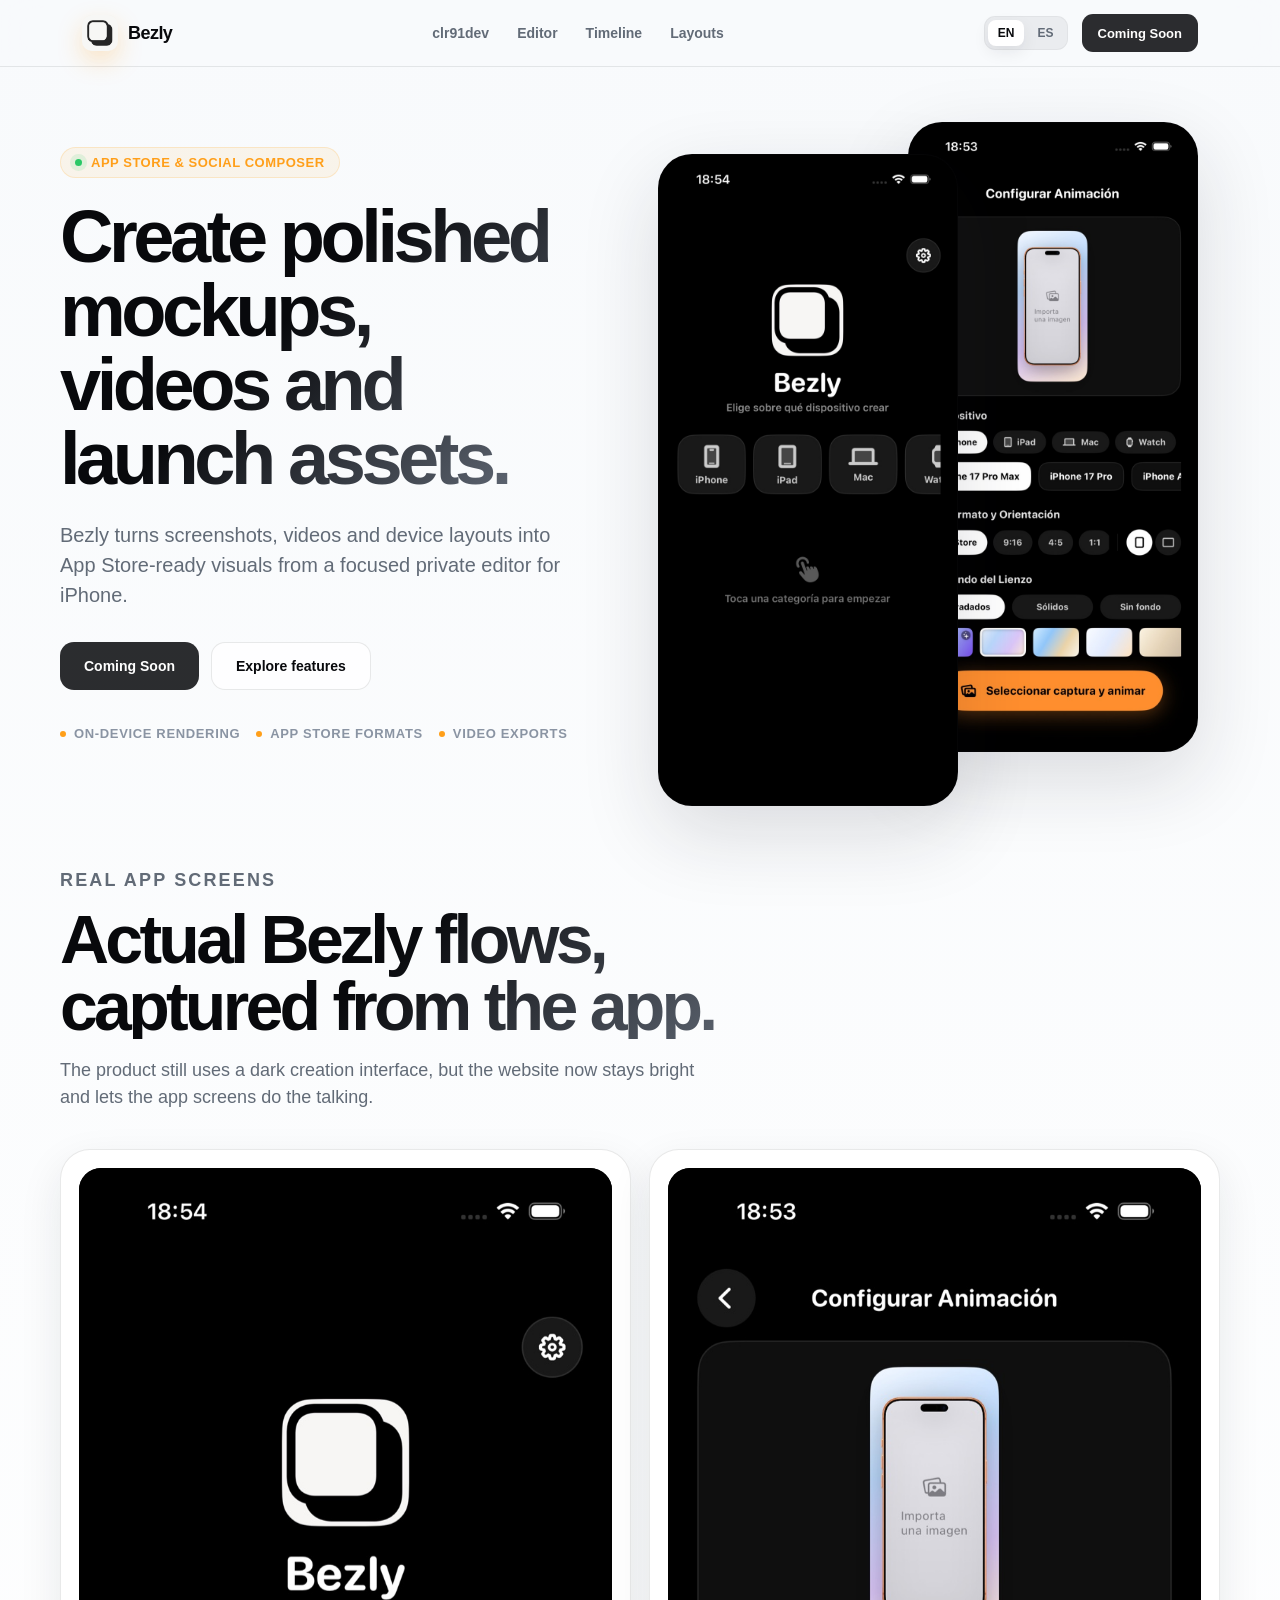
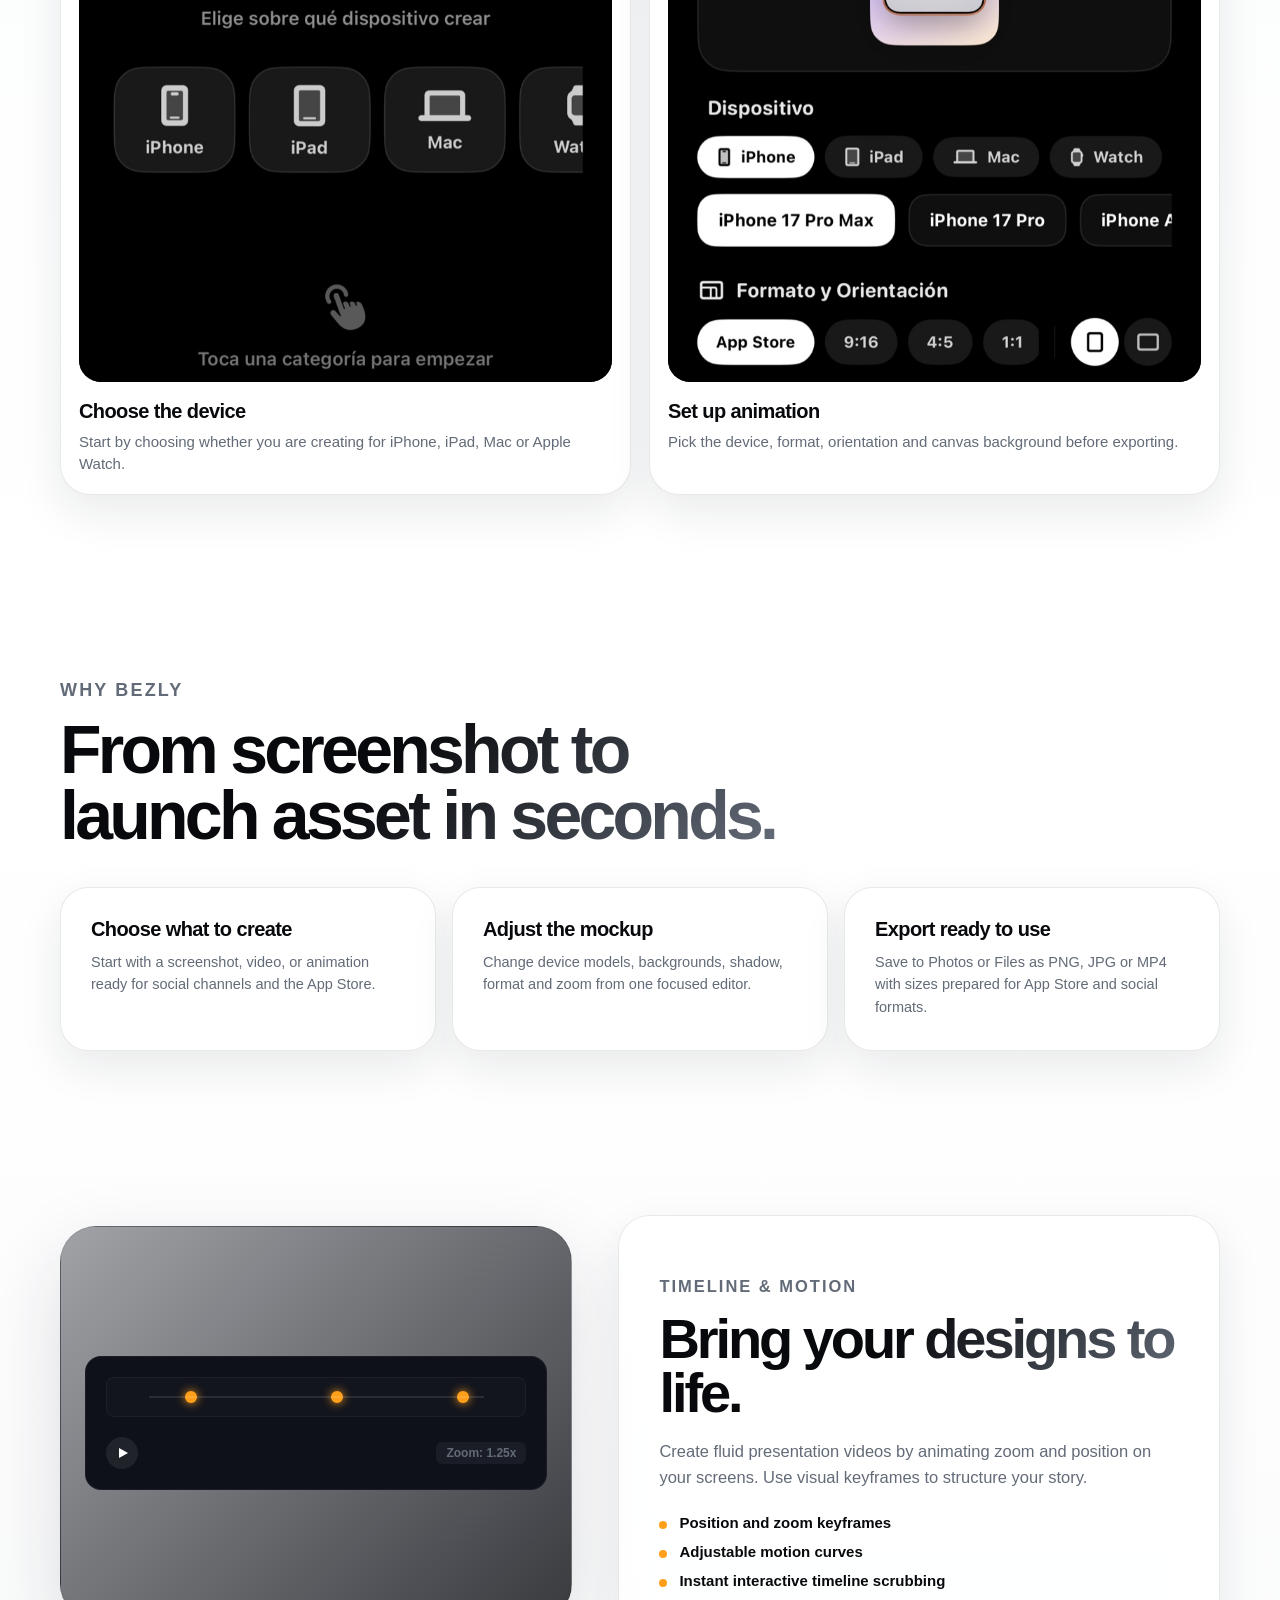
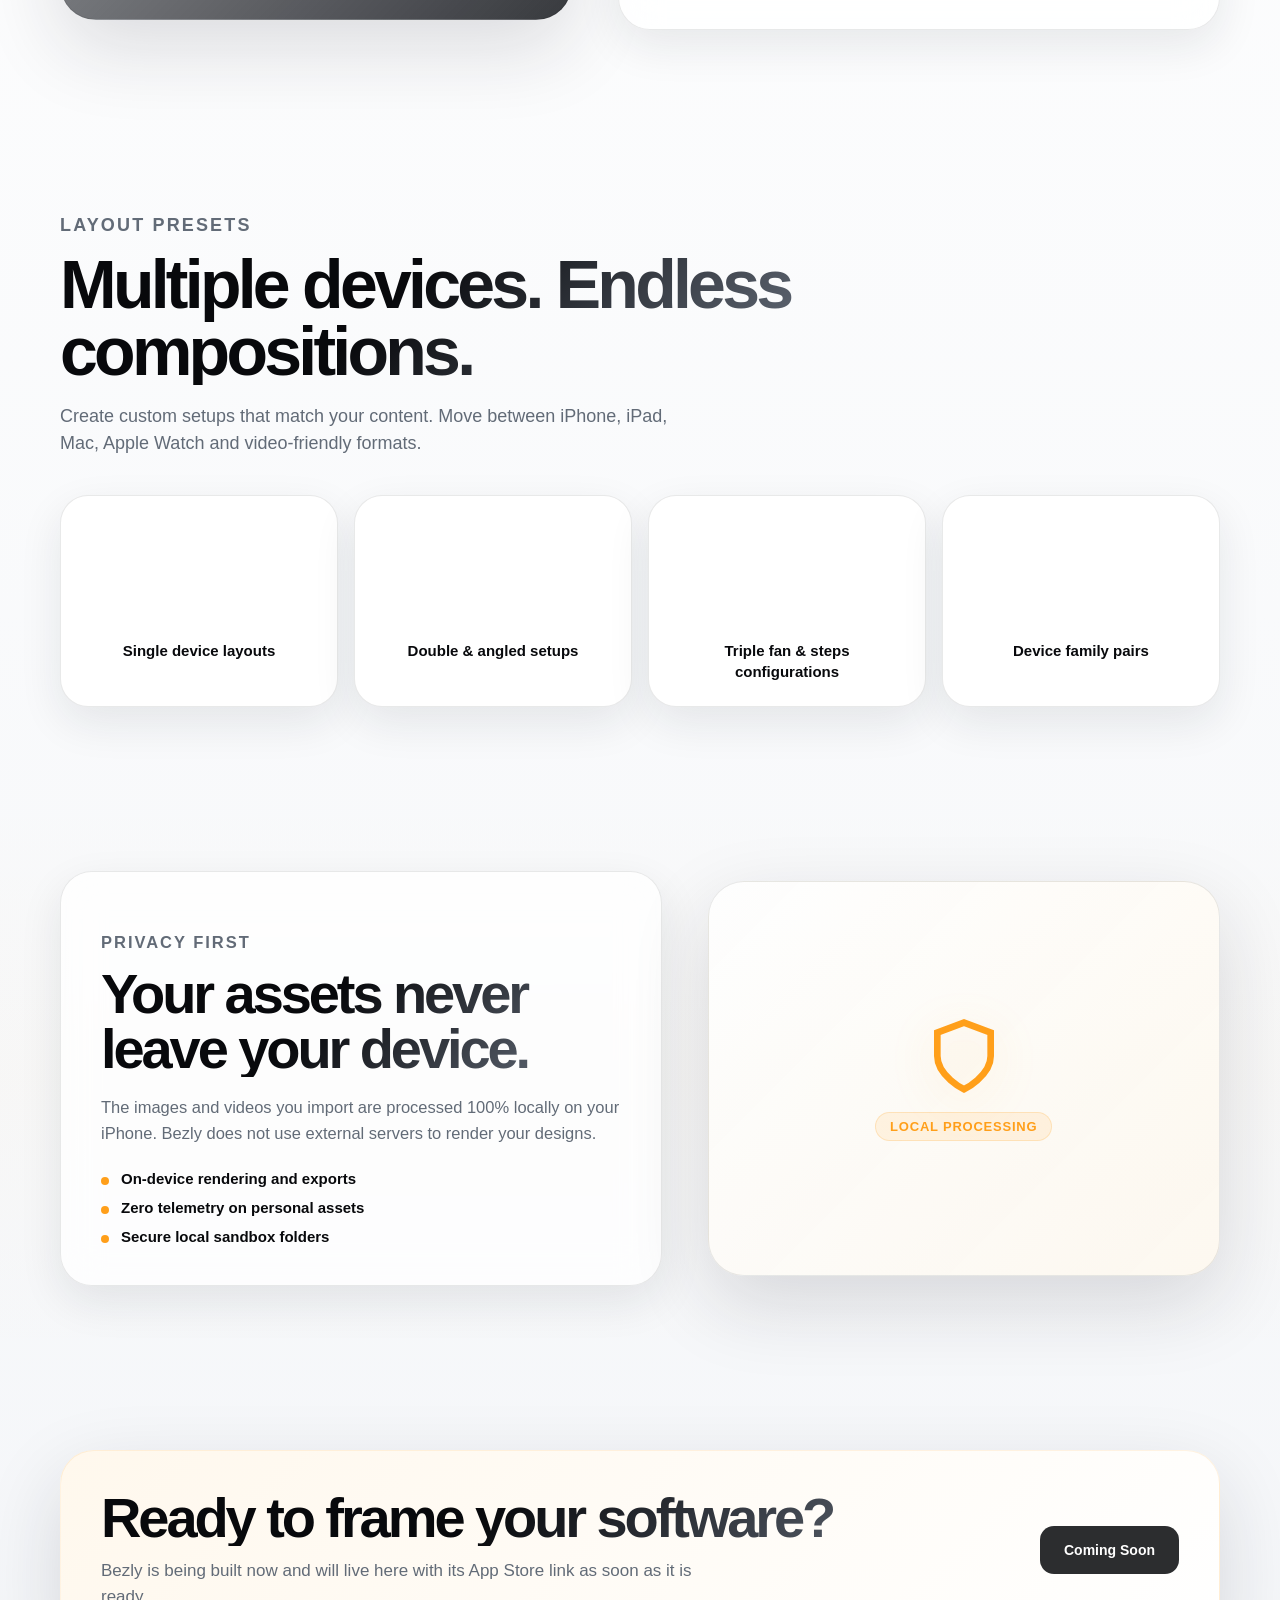
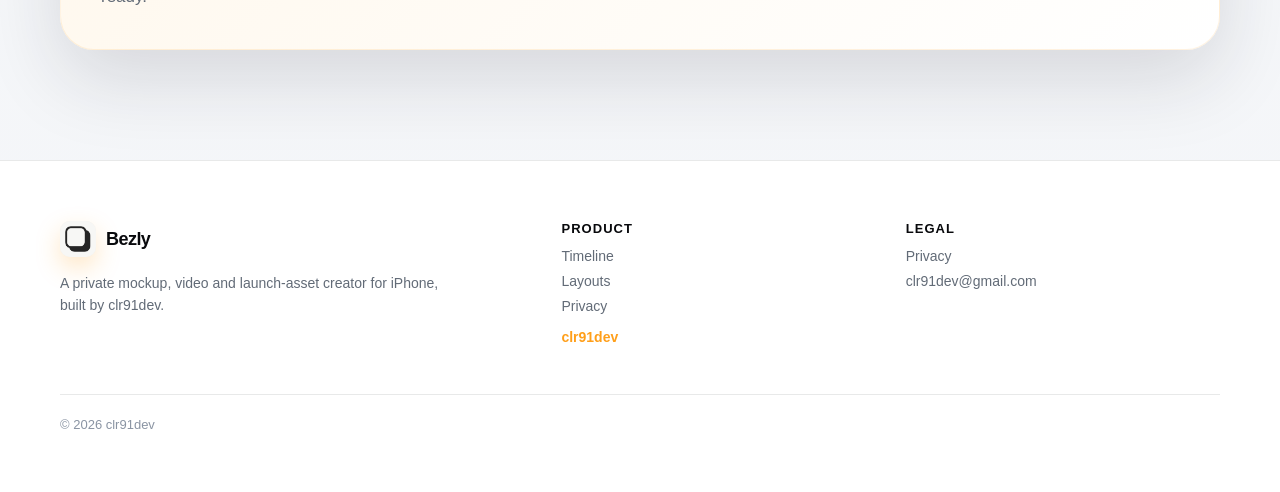
==== bezly/index.html @ 561a208e "Add Bezly landing page Commit directly to the main branch" ====
<!DOCTYPE html>
<html lang="en">
<head>
    <meta charset="UTF-8">
    <meta name="viewport" content="width=device-width, initial-scale=1.0">
    <title>Bezly — Mockup & Animation Creator for iOS</title>
    <meta name="description" content="Create stunning App Store screenshots, device-frame videos, and timeline animations ready for social channels from one private iPhone app.">
    <meta name="theme-color" content="#F7F8FA">

    <!-- Open Graph -->
    <meta property="og:title" content="Bezly — Mockup & Animation Creator for iOS">
    <meta property="og:description" content="Create stunning App Store screenshots, device-frame videos, and timeline animations ready for social channels from one private iPhone app.">
    <meta property="og:type" content="website">
    <meta property="og:url" content="https://samuelclr91-del.github.io/Trackle/bezly/">
    <meta property="og:image" content="https://samuelclr91-del.github.io/Trackle/assets/bezly-logo.png">

    <!-- Favicon -->
    <link rel="icon" href="../assets/bezly-logo.png">

    <link rel="stylesheet" href="./index.css">
</head>
<body>
    <div class="page">
        <header class="nav">
            <div class="nav-inner">
                <a href="../" class="brand" aria-label="clr91dev">
                    <div class="brand-logo-container">
                        <img src="../assets/bezly-logo.png" alt="">
                    </div>
                    <span>Bezly</span>
                </a>
                <div class="nav-links" aria-label="Primary navigation">
                    <a href="../" data-i18n="nav.home">clr91dev</a>
                    <a href="#features" data-i18n="nav.editor">Editor</a>
                    <a href="#timeline" data-i18n="nav.timeline">Timeline</a>
                    <a href="#layouts" data-i18n="nav.layouts">Layouts</a>
                </div>
                <div class="nav-right">
                    <div class="lang" aria-label="Language Selector">
                        <button class="active" data-lang="en">EN</button>
                        <button data-lang="es">ES</button>
                    </div>
                    <button class="app-button" disabled data-i18n="nav.download">Coming Soon</button>
                </div>
            </div>
        </header>

        <main>
            <section class="hero">
                <div class="hero-inner">
                    <div class="hero-copy">
                        <div class="eyebrow" data-i18n="hero.eyebrow">App Store & social composer</div>
                        <h1 data-i18n="hero.title">Create polished mockups, videos and launch assets.</h1>
                        <p data-i18n="hero.text">Bezly turns screenshots, videos and device layouts into App Store-ready visuals from a focused private editor for iPhone.</p>
                        <div class="hero-actions">
                            <button class="app-button-hero" disabled data-i18n="hero.primary">Coming Soon</button>
                            <a class="secondary-button" href="#features" data-i18n="hero.secondary">Explore features</a>
                        </div>
                        <div class="trust-row">
                            <span data-i18n="hero.trust1">On-device rendering</span>
                            <span data-i18n="hero.trust2">App Store formats</span>
                            <span data-i18n="hero.trust3">Video exports</span>
                        </div>
                    </div>

                    <div class="hero-visual-wrapper" aria-label="Bezly app screenshots">
                        <figure class="phone-shot phone-shot-main">
                            <img src="./assets/bezly-device-start.jpg" alt="Bezly device selection screen" fetchpriority="high">
                        </figure>
                        <figure class="phone-shot phone-shot-side">
                            <img src="./assets/bezly-animation-setup.jpg" alt="Bezly animation setup screen" loading="lazy">
                        </figure>
                    </div>
                </div>
            </section>

            <section id="screens" class="screens-section">
                <div class="section-inner">
                    <div class="section-head">
                        <p class="kicker" data-i18n="screens.kicker">Real app screens</p>
                        <h2 data-i18n="screens.title">Actual Bezly flows, captured from the app.</h2>
                        <p data-i18n="screens.text">The product still uses a dark creation interface, but the website now stays bright and lets the app screens do the talking.</p>
                    </div>
                    <div class="screen-gallery">
                        <article class="screen-card">
                            <img src="./assets/bezly-device-start.jpg" alt="Bezly start screen with device categories" loading="lazy">
                            <strong data-i18n="screens.one.title">Choose the device</strong>
                            <p data-i18n="screens.one.text">Start by choosing whether you are creating for iPhone, iPad, Mac or Apple Watch.</p>
                        </article>
                        <article class="screen-card">
                            <img src="./assets/bezly-animation-setup.jpg" alt="Bezly animation setup with device, format and background controls" loading="lazy">
                            <strong data-i18n="screens.two.title">Set up animation</strong>
                            <p data-i18n="screens.two.text">Pick the device, format, orientation and canvas background before exporting.</p>
                        </article>
                    </div>
                </div>
            </section>

            <section id="features">
                <div class="section-inner">
                    <div class="section-head">
                        <p class="kicker" data-i18n="features.kicker">Why Bezly</p>
                        <h2 data-i18n="features.title">From screenshot to launch asset in seconds.</h2>
                    </div>
                    <div class="feature-strip">
                        <article class="pill-card">
                            <strong data-i18n="features.one.title">Choose what to create</strong>
                            <p data-i18n="features.one.text">Start with a screenshot, video, or animation ready for social channels and the App Store.</p>
                        </article>
                        <article class="pill-card">
                            <strong data-i18n="features.two.title">Adjust the mockup</strong>
                            <p data-i18n="features.two.text">Change device models, backgrounds, shadow, format and zoom from one focused editor.</p>
                        </article>
                        <article class="pill-card">
                            <strong data-i18n="features.three.title">Export ready to use</strong>
                            <p data-i18n="features.three.text">Save to Photos or Files as PNG, JPG or MP4 with sizes prepared for App Store and social formats.</p>
                        </article>
                    </div>
                </div>
            </section>

            <section id="timeline">
                <div class="section-inner story">
                    <figure class="shot-timeline">
                        <!-- Simulation of timeline animation with keyframes -->
                        <div class="timeline-visual">
                            <div class="timeline-track">
                                <div class="timeline-keyframe" style="left: 20%;"></div>
                                <div class="timeline-keyframe" style="left: 55%;"></div>
                                <div class="timeline-keyframe" style="left: 85%;"></div>
                                <div class="timeline-line"></div>
                            </div>
                            <div class="timeline-controls">
                                <div class="timeline-play-btn"></div>
                                <div class="timeline-zoom-indicator" data-i18n="timeline.zoom">Zoom: 1.25x</div>
                            </div>
                        </div>
                    </figure>
                    <div class="copy-card">
                        <p class="kicker" data-i18n="timeline.kicker">Timeline & Motion</p>
                        <h2 data-i18n="timeline.title">Bring your designs to life.</h2>
                        <p data-i18n="timeline.text">Create fluid presentation videos by animating zoom and position on your screens. Use visual keyframes to structure your story.</p>
                        <ul>
                            <li data-i18n="timeline.b1">Position and zoom keyframes</li>
                            <li data-i18n="timeline.b2">Adjustable motion curves</li>
                            <li data-i18n="timeline.b3">Instant interactive timeline scrubbing</li>
                        </ul>
                    </div>
                </div>
            </section>

            <section id="layouts">
                <div class="section-inner">
                    <div class="section-head">
                        <p class="kicker" data-i18n="layouts.kicker">Layout presets</p>
                        <h2 data-i18n="layouts.title">Multiple devices. Endless compositions.</h2>
                        <p data-i18n="layouts.text">Create custom setups that match your content. Move between iPhone, iPad, Mac, Apple Watch and video-friendly formats.</p>
                    </div>
                    <div class="layout-grid">
                        <div class="layout-card">
                            <div class="layout-icon">
                                <div class="device-mini-bezel"></div>
                            </div>
                            <strong data-i18n="layouts.one">Single device layouts</strong>
                        </div>
                        <div class="layout-card">
                            <div class="layout-icon">
                                <div class="device-mini-bezel" style="margin-right: -10px;"></div>
                                <div class="device-mini-bezel"></div>
                            </div>
                            <strong data-i18n="layouts.two">Double & angled setups</strong>
                        </div>
                        <div class="layout-card">
                            <div class="layout-icon">
                                <div class="device-mini-bezel" style="transform: scale(0.85);"></div>
                                <div class="device-mini-bezel" style="transform: scale(1); margin: 0 -8px; z-index: 2;"></div>
                                <div class="device-mini-bezel" style="transform: scale(0.85);"></div>
                            </div>
                            <strong data-i18n="layouts.three">Triple fan & steps configurations</strong>
                        </div>
                        <div class="layout-card">
                            <div class="layout-icon">
                                <div class="device-mini-bezel" style="width: 26px; height: 44px;"></div>
                                <div class="watch-mini-bezel"></div>
                            </div>
                            <strong data-i18n="layouts.four">Device family pairs</strong>
                        </div>
                    </div>
                </div>
            </section>

            <section id="privacy" class="privacy-band">
                <div class="section-inner story reverse">
                    <div class="copy-card">
                        <p class="kicker" data-i18n="privacy.kicker">Privacy First</p>
                        <h2 data-i18n="privacy.title">Your assets never leave your device.</h2>
                        <p data-i18n="privacy.text">The images and videos you import are processed 100% locally on your iPhone. Bezly does not use external servers to render your designs.</p>
                        <ul>
                            <li data-i18n="privacy.b1">On-device rendering and exports</li>
                            <li data-i18n="privacy.b2">Zero telemetry on personal assets</li>
                            <li data-i18n="privacy.b3">Secure local sandbox folders</li>
                        </ul>
                    </div>
                    <div class="privacy-visual">
                        <div class="shield-container">
                            <svg viewBox="0 0 24 24" fill="none" stroke="currentColor" stroke-width="2">
                                <path d="M12 22s8-4 8-10V5l-8-3-8 3v7c0 6 8 10 8 10z"/>
                            </svg>
                            <span class="shield-tag" data-i18n="privacy.tag">Local processing</span>
                        </div>
                    </div>
                </div>
            </section>

            <section class="final">
                <div class="section-inner">
                    <div class="cta">
                        <div>
                            <h2 data-i18n="cta.title">Ready to frame your software?</h2>
                            <p data-i18n="cta.text">Bezly is being built now and will live here with its App Store link as soon as it is ready.</p>
                        </div>
                        <button class="app-button-cta" disabled data-i18n="cta.button">Coming Soon</button>
                    </div>
                </div>
            </section>
        </main>

        <footer>
            <div class="footer-inner">
                <div>
                    <a href="../" class="brand">
                        <div class="brand-logo-container">
                            <img src="../assets/bezly-logo.png" alt="">
                        </div>
                        <span>Bezly</span>
                    </a>
                    <p data-i18n="footer.text">A private mockup, video and launch-asset creator for iPhone, built by clr91dev.</p>
                </div>
                <div class="footer-col">
                    <h3 data-i18n="footer.product">Product</h3>
                    <a href="#timeline" data-i18n="nav.timeline">Timeline</a>
                    <a href="#layouts" data-i18n="nav.layouts">Layouts</a>
                    <a href="#privacy" data-i18n="nav.privacy">Privacy</a>
                    <a href="../" data-i18n="nav.clr91dev" style="margin-top: 15px; font-weight: 800; display: block; color: var(--orange);">clr91dev</a>
                </div>
                <div class="footer-col">
                    <h3 data-i18n="footer.legal">Legal</h3>
                    <a href="#privacy" data-i18n="nav.privacy">Privacy</a>
                    <a href="mailto:clr91dev@gmail.com">clr91dev@gmail.com</a>
                </div>
            </div>
            <div class="copyright">© 2026 clr91dev</div>
        </footer>
    </div>

    <script>
        const translations = {
            en: {
                "nav.home": "clr91dev",
                "nav.editor": "Editor",
                "nav.timeline": "Timeline",
                "nav.layouts": "Layouts",
                "nav.privacy": "Privacy",
                "nav.download": "Coming Soon",
                "nav.clr91dev": "clr91dev",
                "hero.eyebrow": "App Store & social composer",
                "hero.title": "Create polished mockups, videos and launch assets.",
                "hero.text": "Bezly turns screenshots, videos and device layouts into App Store-ready visuals from a focused private editor for iPhone.",
                "hero.primary": "Coming Soon",
                "hero.secondary": "Explore features",
                "hero.trust1": "On-device rendering",
                "hero.trust2": "App Store formats",
                "hero.trust3": "Video exports",
                "screens.kicker": "Real app screens",
                "screens.title": "Actual Bezly flows, captured from the app.",
                "screens.text": "The product still uses a dark creation interface, but the website now stays bright and lets the app screens do the talking.",
                "screens.one.title": "Choose the device",
                "screens.one.text": "Start by choosing whether you are creating for iPhone, iPad, Mac or Apple Watch.",
                "screens.two.title": "Set up animation",
                "screens.two.text": "Pick the device, format, orientation and canvas background before exporting.",
                "features.kicker": "Why Bezly",
                "features.title": "From screenshot to launch asset in seconds.",
                "features.one.title": "Choose what to create",
                "features.one.text": "Start with a screenshot, video, or animation ready for social channels and the App Store.",
                "features.two.title": "Adjust the mockup",
                "features.two.text": "Change device models, backgrounds, shadow, format and zoom from one focused editor.",
                "features.three.title": "Export ready to use",
                "features.three.text": "Save to Photos or Files as PNG, JPG or MP4 with sizes prepared for App Store and social formats.",
                "timeline.kicker": "Timeline & Motion",
                "timeline.title": "Bring your designs to life.",
                "timeline.text": "Create fluid presentation videos by animating zoom and position on your screens. Use visual keyframes to structure your story.",
                "timeline.zoom": "Zoom: 1.25x",
                "timeline.b1": "Position and zoom keyframes",
                "timeline.b2": "Adjustable motion curves",
                "timeline.b3": "Instant interactive timeline scrubbing",
                "layouts.kicker": "Layout presets",
                "layouts.title": "Multiple devices. Endless compositions.",
                "layouts.text": "Create custom setups that match your content. Move between iPhone, iPad, Mac, Apple Watch and video-friendly formats.",
                "layouts.one": "Single device layouts",
                "layouts.two": "Double & angled setups",
                "layouts.three": "Triple fan & steps configurations",
                "layouts.four": "Device family pairs",
                "privacy.kicker": "Privacy First",
                "privacy.title": "Your assets never leave your device.",
                "privacy.text": "The images and videos you import are processed 100% locally on your iPhone. Bezly does not use external servers to render your designs.",
                "privacy.b1": "On-device rendering and exports",
                "privacy.b2": "Zero telemetry on personal assets",
                "privacy.b3": "Secure local sandbox folders",
                "privacy.tag": "Local processing",
                "cta.title": "Ready to frame your software?",
                "cta.text": "Bezly is being built now and will live here with its App Store link as soon as it is ready.",
                "cta.button": "Coming Soon",
                "footer.text": "A private mockup, video and launch-asset creator for iPhone, built by clr91dev.",
                "footer.product": "Product",
                "footer.legal": "Legal",
                "footer.privacy": "Privacy Policy",
                "footer.terms": "Terms of Use"
            },
            es: {
                "nav.home": "clr91dev",
                "nav.editor": "Editor",
                "nav.timeline": "Línea de tiempo",
                "nav.layouts": "Composiciones",
                "nav.privacy": "Privacidad",
                "nav.download": "Próximamente",
                "nav.clr91dev": "clr91dev",
                "hero.eyebrow": "Editor para App Store y redes",
                "hero.title": "Crea mockups, vídeos y assets de lanzamiento pulidos.",
                "hero.text": "Bezly convierte capturas, vídeos y composiciones de dispositivo en visuales listos para App Store desde un editor privado para iPhone.",
                "hero.primary": "Próximamente",
                "hero.secondary": "Ver funciones",
                "hero.trust1": "Renderizado local",
                "hero.trust2": "Formatos App Store",
                "hero.trust3": "Exportación de vídeo",
                "screens.kicker": "Pantallas reales",
                "screens.title": "Flujos reales de Bezly, capturados desde la app.",
                "screens.text": "El producto mantiene una interfaz de creación oscura, pero la web ahora respira en claro y deja que las pantallas de la app hablen.",
                "screens.one.title": "Elige el dispositivo",
                "screens.one.text": "Empieza eligiendo si vas a crear para iPhone, iPad, Mac o Apple Watch.",
                "screens.two.title": "Configura la animación",
                "screens.two.text": "Selecciona dispositivo, formato, orientación y fondo del lienzo antes de exportar.",
                "features.kicker": "Por qué Bezly",
                "features.title": "De una captura a recurso de App Store en segundos.",
                "features.one.title": "Elige qué crear",
                "features.one.text": "Empieza con una captura, un vídeo o una animación preparada para redes y App Store.",
                "features.two.title": "Ajusta el mockup",
                "features.two.text": "Cambia dispositivo, fondo, sombra, relación de aspecto y zoom desde un editor enfocado.",
                "features.three.title": "Exporta listo para usar",
                "features.three.text": "Guarda en Fotos o Archivos como PNG, JPG o MP4 con tamaños preparados para App Store y redes.",
                "timeline.kicker": "Línea de Tiempo y Movimiento",
                "timeline.title": "Dale vida a tus diseños.",
                "timeline.text": "Crea vídeos fluidos animando zoom y posición sobre la imagen. Estructura el movimiento con fotogramas clave.",
                "timeline.zoom": "Zoom: 1.25x",
                "timeline.b1": "Fotogramas clave de zoom y posición",
                "timeline.b2": "Curvas de movimiento ajustables",
                "timeline.b3": "Previsualización interactiva al deslizar",
                "layouts.kicker": "Plantillas de diseño",
                "layouts.title": "Múltiples dispositivos. Composiciones sin fin.",
                "layouts.text": "Crea composiciones que se adapten a tu contenido. Cambia entre iPhone, iPad, Mac, Apple Watch y formatos de vídeo.",
                "layouts.one": "Diseños de dispositivo único",
                "layouts.two": "Composiciones dobles e inclinadas",
                "layouts.three": "Distribuciones triples y en abanico",
                "layouts.four": "Parejas de dispositivos diferentes",
                "privacy.kicker": "Privadas por Diseño",
                "privacy.title": "Tus capturas nunca salen del dispositivo.",
                "privacy.text": "Las imágenes y vídeos que importas se procesan de forma local en tu iPhone. Bezly nunca los sube a servidores externos.",
                "privacy.b1": "Renderizado y exportación local",
                "privacy.b2": "Sin telemetría en tus archivos personales",
                "privacy.b3": "Directorios locales completamente seguros",
                "privacy.tag": "Procesamiento local",
                "cta.title": "¿Listo para presentar tu app?",
                "cta.text": "Bezly está en desarrollo y aquí tendrá su enlace de App Store en cuanto esté listo.",
                "cta.button": "Próximamente",
                "footer.text": "Creador privado de mockups, vídeo y assets de lanzamiento para iPhone, por clr91dev.",
                "footer.product": "Producto",
                "footer.legal": "Legal",
                "footer.privacy": "Política de privacidad",
                "footer.terms": "Términos de uso"
            }
        };

        function applyLanguage(lang) {
            const dictionary = translations[lang] || translations.en;
            document.documentElement.lang = lang;
            document.querySelectorAll("[data-i18n]").forEach((node) => {
                const key = node.getAttribute("data-i18n");
                if (dictionary[key]) node.textContent = dictionary[key];
            });
            document.querySelectorAll("[data-lang]").forEach((button) => {
                button.classList.toggle("active", button.dataset.lang === lang);
            });
            try { localStorage.setItem("clr91dev-site-language", lang); } catch (_) {}
        }

        function initialLanguage() {
            try {
                const saved = localStorage.getItem("clr91dev-site-language") || localStorage.getItem("bezly-site-language");
                if (saved === "es" || saved === "en") return saved;
            } catch (_) {}
            return (navigator.language || "en").toLowerCase().startsWith("es") ? "es" : "en";
        }

        document.querySelectorAll("[data-lang]").forEach((button) => {
            button.addEventListener("click", () => applyLanguage(button.dataset.lang));
        });

        applyLanguage(initialLanguage());
    </script>
</body>
</html>
---- bezly/index.css ----
* {
    box-sizing: border-box;
    margin: 0;
    padding: 0;
}

:root {
    --bg: #f7f8fa;
    --paper: #ffffff;
    --muted: #626b77;
    --soft: #8a94a3;
    --line: rgba(10, 12, 18, 0.09);
    
    --orange: #ff9f1a;
    --teal: #0cd3ff;
    --green: #29c866;
    
    --ink: #08090c;
    --shadow: 0 28px 80px rgba(25, 30, 42, 0.14);
    --shadow-soft: 0 16px 44px rgba(25, 30, 42, 0.09);
}

html {
    scroll-behavior: smooth;
    background-color: var(--bg);
}

body {
    min-height: 100vh;
    font-family: -apple-system, BlinkMacSystemFont, "SF Pro Display", "SF Pro Text", "Helvetica Neue", Arial, sans-serif;
    color: var(--ink);
    background: linear-gradient(180deg, #f8fafc 0%, #ffffff 44%, #f3f5f8 100%);
    -webkit-font-smoothing: antialiased;
    text-rendering: optimizeLegibility;
    overflow-x: hidden;
}

a { color: inherit; text-decoration: none; }
button { border: 0; background: none; font: inherit; cursor: pointer; }
img { max-width: 100%; display: block; }

.page {
    overflow: hidden;
}

/* Nav */
.nav {
    position: sticky;
    top: 0;
    z-index: 100;
    backdrop-filter: blur(18px) saturate(160%);
    -webkit-backdrop-filter: blur(18px) saturate(160%);
    background: rgba(248, 250, 252, 0.86);
    border-bottom: 1px solid var(--line);
}

.nav-inner {
    max-width: 1160px;
    margin: 0 auto;
    padding: 14px 22px;
    display: flex;
    align-items: center;
    justify-content: space-between;
    gap: 18px;
}

.brand {
    display: inline-flex;
    align-items: center;
    gap: 10px;
    min-width: 0;
}

.brand-logo-container {
    width: 36px;
    height: 36px;
    border-radius: 10px;
    background: #f5f1e9;
    display: flex;
    align-items: center;
    justify-content: center;
    box-shadow: 0 10px 24px rgba(255, 159, 26, 0.25);
    overflow: hidden;
}

.brand-logo-container img {
    width: 100%;
    height: 100%;
    object-fit: cover;
}

.brand span {
    font-size: 18px;
    font-weight: 800;
    letter-spacing: -0.03em;
    background: none;
    -webkit-background-clip: text;
    -webkit-text-fill-color: currentColor;
    color: var(--ink);
}

.nav-links {
    display: flex;
    align-items: center;
    gap: 4px;
}

.nav-links a {
    padding: 9px 12px;
    border-radius: 10px;
    color: var(--muted);
    font-size: 14px;
    font-weight: 650;
    transition: all 0.2s ease;
}

.nav-links a:hover {
    color: var(--ink);
    background: rgba(10, 12, 18, 0.05);
}

.nav-right {
    display: flex;
    align-items: center;
    gap: 14px;
}

.lang {
    display: flex;
    gap: 3px;
    padding: 3px;
    border-radius: 11px;
    background: rgba(10, 12, 18, 0.055);
    border: 1px solid rgba(10, 12, 18, 0.04);
}

.lang button {
    padding: 6px 10px;
    border-radius: 8px;
    color: var(--muted);
    font-size: 12px;
    font-weight: 800;
    transition: all 0.2s ease;
}

.lang button.active {
    color: var(--ink);
    background: #ffffff;
    box-shadow: 0 6px 16px rgba(25, 30, 42, 0.08);
}

.app-button {
    display: inline-flex;
    align-items: center;
    justify-content: center;
    min-height: 38px;
    padding: 0 16px;
    border-radius: 11px;
    color: #ffffff;
    background: var(--ink);
    font-size: 13px;
    font-weight: 800;
    white-space: nowrap;
    opacity: 0.85;
    cursor: not-allowed;
}

/* Hero Section */
.hero {
    position: relative;
    padding: 80px 22px 60px;
}

.hero-inner {
    position: relative;
    max-width: 1160px;
    margin: 0 auto;
    display: grid;
    grid-template-columns: 0.95fr 1.05fr;
    gap: 46px;
    align-items: center;
}

.eyebrow {
    display: inline-flex;
    align-items: center;
    gap: 9px;
    margin-bottom: 22px;
    padding: 7px 14px;
    border: 1px solid rgba(255, 159, 26, 0.18);
    border-radius: 999px;
    background: rgba(255, 159, 26, 0.08);
    color: var(--orange);
    font-size: 13px;
    font-weight: 800;
    text-transform: uppercase;
    letter-spacing: 0.04em;
}

.eyebrow::before {
    content: "";
    width: 7px;
    height: 7px;
    border-radius: 50%;
    background: var(--green);
    box-shadow: 0 0 0 5px rgba(41, 200, 102, 0.12);
}

h1 {
    max-width: 760px;
    font-size: clamp(42px, 5.8vw, 74px);
    line-height: 1;
    letter-spacing: -0.06em;
    font-weight: 900;
    background: linear-gradient(135deg, #08090c 42%, #6f7886 100%);
    -webkit-background-clip: text;
    -webkit-text-fill-color: transparent;
}

.hero-copy p {
    max-width: 540px;
    margin-top: 24px;
    color: var(--muted);
    font-size: clamp(17px, 2.2vw, 20px);
    line-height: 1.5;
}

.hero-actions {
    display: flex;
    align-items: center;
    gap: 12px;
    flex-wrap: wrap;
    margin-top: 32px;
}

.app-button-hero {
    display: inline-flex;
    align-items: center;
    justify-content: center;
    min-height: 48px;
    padding: 0 24px;
    border-radius: 14px;
    color: #ffffff;
    background: var(--ink);
    font-size: 14px;
    font-weight: 800;
    white-space: nowrap;
    opacity: 0.85;
    cursor: not-allowed;
}

.secondary-button {
    display: inline-flex;
    align-items: center;
    justify-content: center;
    min-height: 48px;
    padding: 0 24px;
    border: 1px solid var(--line);
    border-radius: 14px;
    background: rgba(255, 255, 255, 0.75);
    color: var(--ink);
    font-size: 14px;
    font-weight: 800;
    transition: background 0.2s ease;
}

.secondary-button:hover {
    background: #ffffff;
}

.trust-row {
    display: flex;
    gap: 16px;
    flex-wrap: wrap;
    margin-top: 36px;
    color: var(--soft);
    font-size: 13px;
    font-weight: 700;
    text-transform: uppercase;
    letter-spacing: 0.05em;
}

.trust-row span {
    display: inline-flex;
    align-items: center;
    gap: 8px;
}

.trust-row span::before {
    content: "";
    width: 6px;
    height: 6px;
    border-radius: 50%;
    background: var(--orange);
}

.hero-visual-wrapper {
    position: relative;
    justify-self: center;
    width: min(540px, 100%);
    min-height: 580px;
}

.phone-shot {
    position: absolute;
    margin: 0;
    overflow: hidden;
    border-radius: 34px;
    background: #050505;
    border: 1px solid rgba(10, 12, 18, 0.12);
    box-shadow: var(--shadow);
}

.phone-shot img {
    width: 100%;
    height: 100%;
    object-fit: cover;
}

.phone-shot-main {
    top: 0;
    left: 0;
    z-index: 2;
    width: 300px;
    aspect-ratio: 760 / 1652;
}

.phone-shot-side {
    right: 0;
    bottom: 0;
    z-index: 1;
    width: 290px;
    aspect-ratio: 760 / 1652;
    transform: translateY(18px);
}

/* Section Setup */
section {
    padding: 82px 22px;
}

.section-inner {
    max-width: 1160px;
    margin: 0 auto;
}

.section-head {
    max-width: 770px;
    margin-bottom: 38px;
}

.kicker {
    margin-bottom: 12px;
    color: var(--orange);
    font-size: 13px;
    font-weight: 900;
    letter-spacing: 0.12em;
    text-transform: uppercase;
}

h2 {
    font-size: clamp(34px, 5.4vw, 68px);
    line-height: 0.98;
    letter-spacing: -0.055em;
    font-weight: 900;
    background: linear-gradient(135deg, #08090c 42%, #6f7886 100%);
    -webkit-background-clip: text;
    -webkit-text-fill-color: transparent;
}

.section-head p {
    max-width: 650px;
    margin-top: 18px;
    color: var(--muted);
    font-size: 18px;
    line-height: 1.5;
}

.screens-section {
    padding-top: 48px;
}

.screen-gallery {
    display: grid;
    grid-template-columns: repeat(2, minmax(0, 1fr));
    gap: 18px;
}

.screen-card {
    padding: 18px;
    border-radius: 30px;
    background: var(--paper);
    border: 1px solid var(--line);
    box-shadow: var(--shadow-soft);
}

.screen-card img {
    width: 100%;
    aspect-ratio: 760 / 1160;
    object-fit: cover;
    object-position: top center;
    border-radius: 22px;
    background: #050505;
}

.screen-card strong {
    display: block;
    margin-top: 18px;
    color: var(--ink);
    font-size: 20px;
    letter-spacing: -0.03em;
}

.screen-card p {
    margin-top: 8px;
    color: var(--muted);
    font-size: 15px;
    line-height: 1.5;
}

/* Feature cards */
.feature-strip {
    display: grid;
    grid-template-columns: repeat(3, 1fr);
    gap: 16px;
}

.pill-card {
    min-height: 164px;
    padding: 30px;
    border-radius: 28px;
    background: var(--paper);
    border: 1px solid var(--line);
    box-shadow: var(--shadow-soft);
    transition: all 0.3s cubic-bezier(0.16, 1, 0.3, 1);
}

.pill-card:hover {
    transform: translateY(-4px);
    border-color: rgba(255, 159, 26, 0.25);
}

.pill-card strong {
    display: block;
    margin-bottom: 10px;
    font-size: 20px;
    letter-spacing: -0.03em;
    color: var(--ink);
}

.pill-card p {
    color: var(--muted);
    font-size: 14.5px;
    line-height: 1.55;
}

/* Story columns */
.story {
    display: grid;
    grid-template-columns: 0.92fr 1.08fr;
    gap: 46px;
    align-items: center;
}

.story.reverse {
    grid-template-columns: 1.08fr 0.92fr;
}

.copy-card {
    padding: 40px;
    border-radius: 32px;
    background: rgba(255, 255, 255, 0.76);
    border: 1px solid var(--line);
    box-shadow: var(--shadow-soft);
    backdrop-filter: blur(20px);
}

.copy-card h2 {
    font-size: clamp(32px, 4.5vw, 56px);
}

.copy-card p {
    margin-top: 18px;
    color: var(--muted);
    font-size: 16.5px;
    line-height: 1.55;
}

.copy-card ul {
    list-style: none;
    display: grid;
    gap: 12px;
    margin-top: 24px;
}

.copy-card li {
    display: flex;
    gap: 12px;
    color: var(--ink);
    font-size: 15px;
    font-weight: 650;
}

.copy-card li::before {
    content: "";
    width: 8px;
    height: 8px;
    margin-top: 7px;
    border-radius: 50%;
    background: var(--orange);
    flex: none;
}

/* Simulation of motion keyframe editing */
.shot-timeline {
    width: 100%;
    aspect-ratio: 1.3 / 1;
    border-radius: 36px;
    padding: 24px;
    border: 1px solid var(--line);
    background: linear-gradient(135deg, rgba(22, 26, 37, 0.4), rgba(7, 9, 14, 0.8));
    display: flex;
    align-items: center;
    justify-content: center;
    box-shadow: var(--shadow);
}

.timeline-visual {
    width: 100%;
    background: #0f111a;
    border-radius: 16px;
    border: 1px solid rgba(255,255,255,0.05);
    padding: 20px;
    display: flex;
    flex-direction: column;
    gap: 20px;
}

.timeline-track {
    height: 40px;
    background: rgba(255,255,255,0.02);
    border-radius: 8px;
    position: relative;
    border: 1px solid rgba(255,255,255,0.04);
}

.timeline-line {
    position: absolute;
    top: 50%;
    left: 10%;
    right: 10%;
    height: 2px;
    background: rgba(255,255,255,0.1);
    transform: translateY(-50%);
}

.timeline-keyframe {
    position: absolute;
    width: 12px;
    height: 12px;
    background: var(--orange);
    border-radius: 50%;
    top: 50%;
    transform: translate(-50%, -50%) rotate(45deg);
    box-shadow: 0 0 10px var(--orange);
    cursor: pointer;
    transition: transform 0.2s ease;
}

.timeline-keyframe:hover {
    transform: translate(-50%, -50%) scale(1.3) rotate(45deg);
}

.timeline-controls {
    display: flex;
    justify-content: space-between;
    align-items: center;
}

.timeline-play-btn {
    width: 32px;
    height: 32px;
    border-radius: 50%;
    background: rgba(255,255,255,0.08);
    display: flex;
    align-items: center;
    justify-content: center;
    position: relative;
}

.timeline-play-btn::after {
    content: "";
    border-top: 5px solid transparent;
    border-bottom: 5px solid transparent;
    border-left: 9px solid #ffffff;
    margin-left: 3px;
}

.timeline-zoom-indicator {
    font-size: 12px;
    font-weight: 750;
    color: var(--muted);
    background: rgba(255,255,255,0.05);
    padding: 4px 10px;
    border-radius: 6px;
}

/* Layout Grid section */
.layout-grid {
    display: grid;
    grid-template-columns: repeat(4, 1fr);
    gap: 16px;
    margin-top: 20px;
}

.layout-card {
    padding: 24px;
    border-radius: 28px;
    background: var(--paper);
    border: 1px solid var(--line);
    box-shadow: var(--shadow-soft);
    display: flex;
    flex-direction: column;
    align-items: center;
    text-align: center;
    transition: border-color 0.3s ease;
}

.layout-card:hover {
    border-color: rgba(12, 211, 255, 0.25);
}

.layout-icon {
    height: 100px;
    display: flex;
    align-items: center;
    justify-content: center;
    margin-bottom: 20px;
}

.device-mini-bezel {
    width: 30px;
    height: 52px;
    border: 2px solid rgba(255,255,255,0.3);
    border-radius: 6px;
    background: rgba(255,255,255,0.02);
}

.watch-mini-bezel {
    width: 28px;
    height: 34px;
    border: 2px solid rgba(255,255,255,0.3);
    border-radius: 8px;
    background: rgba(255,255,255,0.02);
    margin-left: 8px;
}

.layout-card strong {
    font-size: 15px;
    font-weight: 700;
    color: var(--ink);
    line-height: 1.4;
}

/* Privacy shield band visual */
.privacy-band {
    background: linear-gradient(180deg, transparent 0%, rgba(255, 159, 26, 0.02) 50%, transparent 100%);
}

.privacy-visual {
    display: flex;
    align-items: center;
    justify-content: center;
    aspect-ratio: 1.3 / 1;
    border-radius: 36px;
    border: 1px solid var(--line);
    background: linear-gradient(135deg, rgba(255, 255, 255, 0.78), rgba(255, 248, 236, 0.76));
    position: relative;
    box-shadow: var(--shadow);
}

.shield-container {
    display: flex;
    flex-direction: column;
    align-items: center;
    gap: 16px;
    color: var(--orange);
}

.shield-container svg {
    width: 80px;
    height: 80px;
    filter: drop-shadow(0 10px 20px rgba(255, 159, 26, 0.2));
}

.shield-tag {
    font-size: 13px;
    font-weight: 800;
    text-transform: uppercase;
    letter-spacing: 0.06em;
    padding: 6px 14px;
    border-radius: 99px;
    background: rgba(255, 159, 26, 0.1);
    border: 1px solid rgba(255, 159, 26, 0.2);
}

/* CTA */
.final {
    padding-bottom: 110px;
}

.cta {
    display: grid;
    grid-template-columns: 1fr auto;
    gap: 24px;
    align-items: center;
    padding: 40px;
    border-radius: 34px;
    background: linear-gradient(135deg, #fff8ed 0%, #ffffff 100%);
    border: 1px solid rgba(255, 159, 26, 0.12);
    box-shadow: var(--shadow);
}

.cta h2 {
    font-size: clamp(32px, 5vw, 56px);
}

.cta p {
    max-width: 620px;
    margin-top: 12px;
    color: var(--muted);
    font-size: 17px;
    line-height: 1.5;
}

.app-button-cta {
    display: inline-flex;
    align-items: center;
    justify-content: center;
    min-height: 48px;
    padding: 0 24px;
    border-radius: 14px;
    color: #ffffff;
    background: var(--ink);
    font-size: 14px;
    font-weight: 800;
    opacity: 0.85;
    cursor: not-allowed;
}

/* Footer */
footer {
    padding: 60px 22px;
    border-top: 1px solid var(--line);
    background: #ffffff;
}

.footer-inner {
    max-width: 1160px;
    margin: 0 auto;
    display: grid;
    grid-template-columns: 1.5fr 1fr 1fr;
    gap: 30px;
    color: var(--muted);
    font-size: 14px;
}

.footer-inner p {
    max-width: 380px;
    margin-top: 12px;
    line-height: 1.6;
}

.footer-col h3 {
    margin-bottom: 12px;
    color: var(--ink);
    font-size: 13px;
    text-transform: uppercase;
    letter-spacing: 0.08em;
}

.footer-col a {
    display: block;
    margin: 9px 0;
    color: var(--muted);
    transition: color 0.2s ease;
}

.footer-col a:hover {
    color: var(--orange);
}

.copyright {
    max-width: 1160px;
    margin: 40px auto 0;
    padding-top: 22px;
    border-top: 1px solid var(--line);
    color: var(--soft);
    font-size: 13px;
}

@media (max-width: 980px) {
    .hero-inner,
    .story,
    .story.reverse,
    .cta {
        grid-template-columns: 1fr;
    }

    .hero-copy {
        text-align: center;
    }

    .hero-copy p,
    .trust-row,
    .hero-actions {
        justify-content: center;
        margin-left: auto;
        margin-right: auto;
    }

    .feature-strip,
    .screen-gallery,
    .layout-grid,
    .footer-inner {
        grid-template-columns: 1fr 1fr;
    }

    .hero-visual-wrapper {
        min-height: 540px;
    }
    
    .shot-timeline,
    .privacy-visual {
        max-width: 480px;
        margin: 0 auto;
    }
}

@media (max-width: 680px) {
    .nav-links {
        display: none;
    }

    .nav-inner {
        padding: 12px 16px;
    }

    .brand span {
        font-size: 16px;
    }

    .nav-right .app-button {
        display: none;
    }

    .hero {
        padding: 44px 16px 34px;
    }

    section {
        padding: 64px 16px;
    }

    h1 {
        font-size: clamp(34px, 10vw, 48px);
        line-height: 1.02;
    }

    .hero-copy p {
        font-size: 17px;
    }

    .feature-strip,
    .screen-gallery,
    .layout-grid,
    .footer-inner {
        grid-template-columns: 1fr;
    }

    .copy-card {
        padding: 24px;
    }

    .hero-visual-wrapper,
    .shot-timeline,
    .privacy-visual {
        width: 100%;
        max-width: 320px;
    }

    .hero-visual-wrapper {
        min-height: 520px;
    }

    .phone-shot-main {
        width: 220px;
    }

    .phone-shot-side {
        width: 210px;
    }

    .cta {
        padding: 26px;
        border-radius: 28px;
    }
}
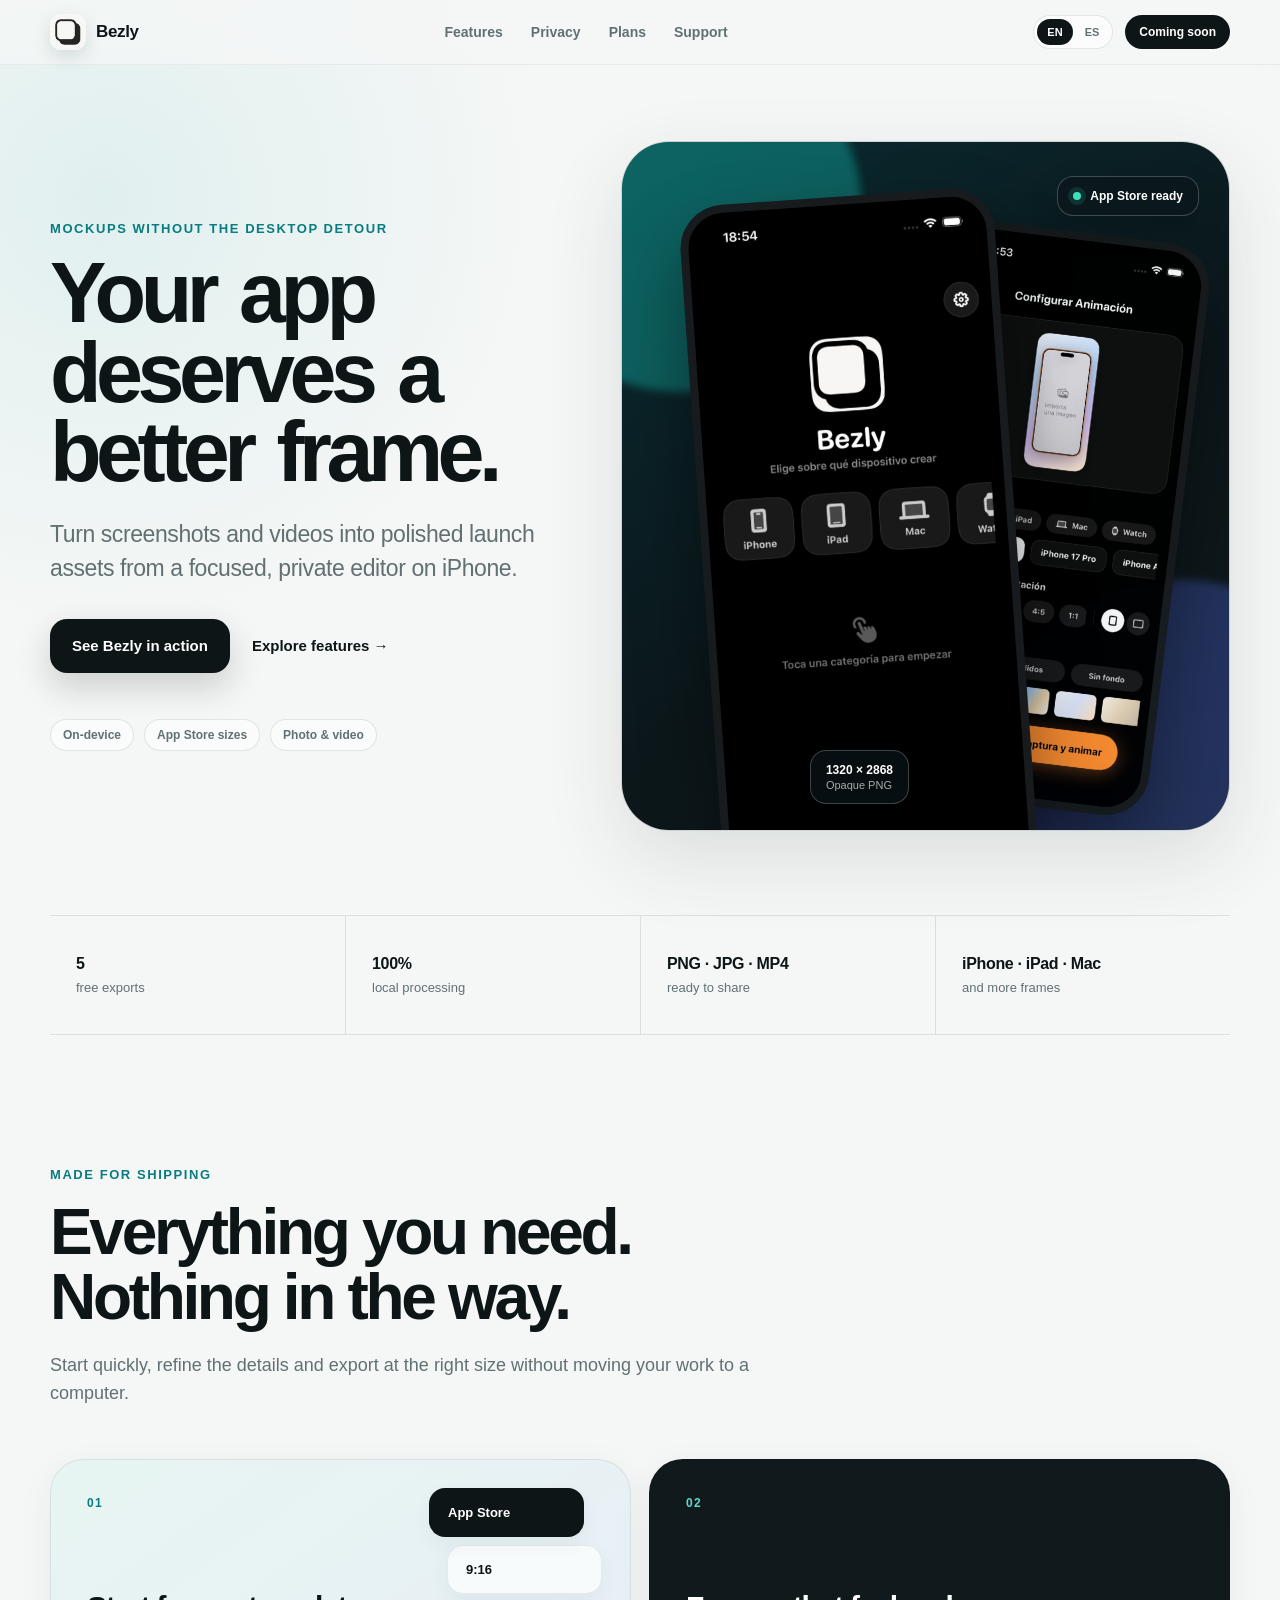
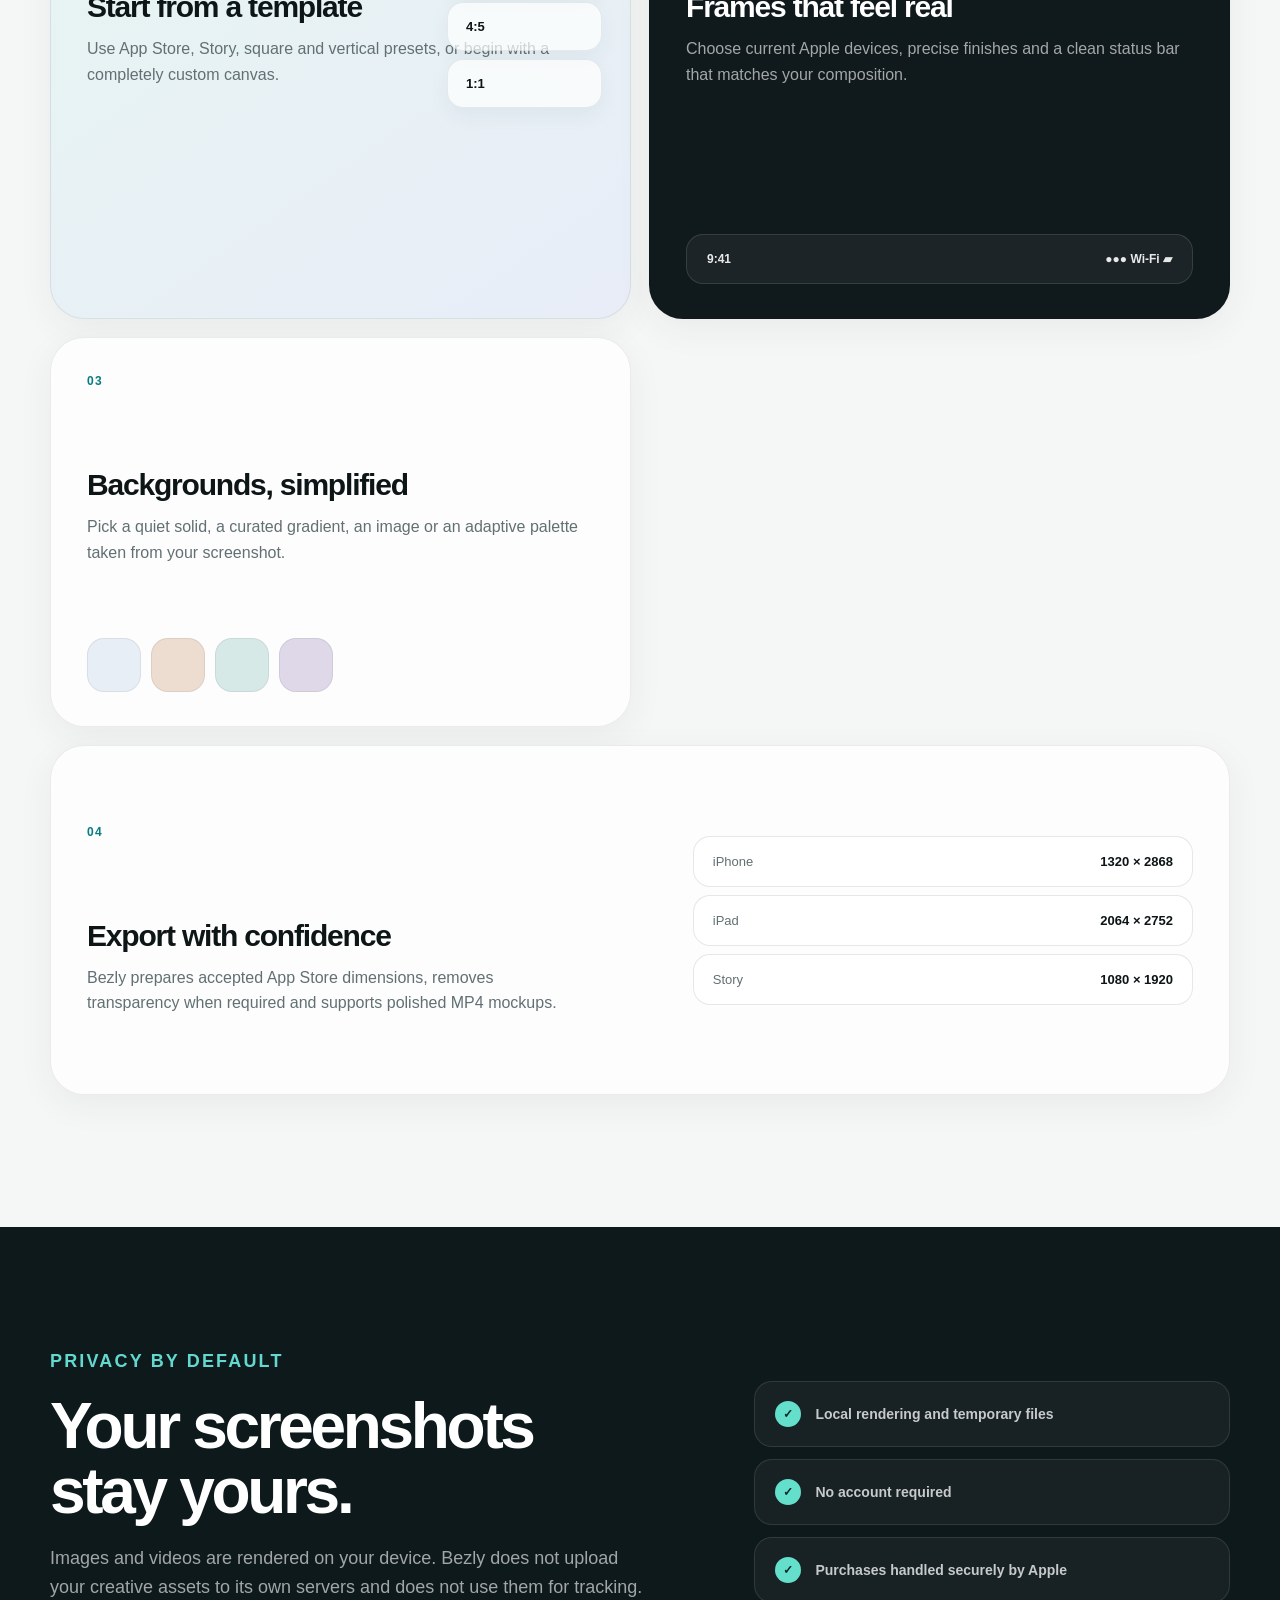
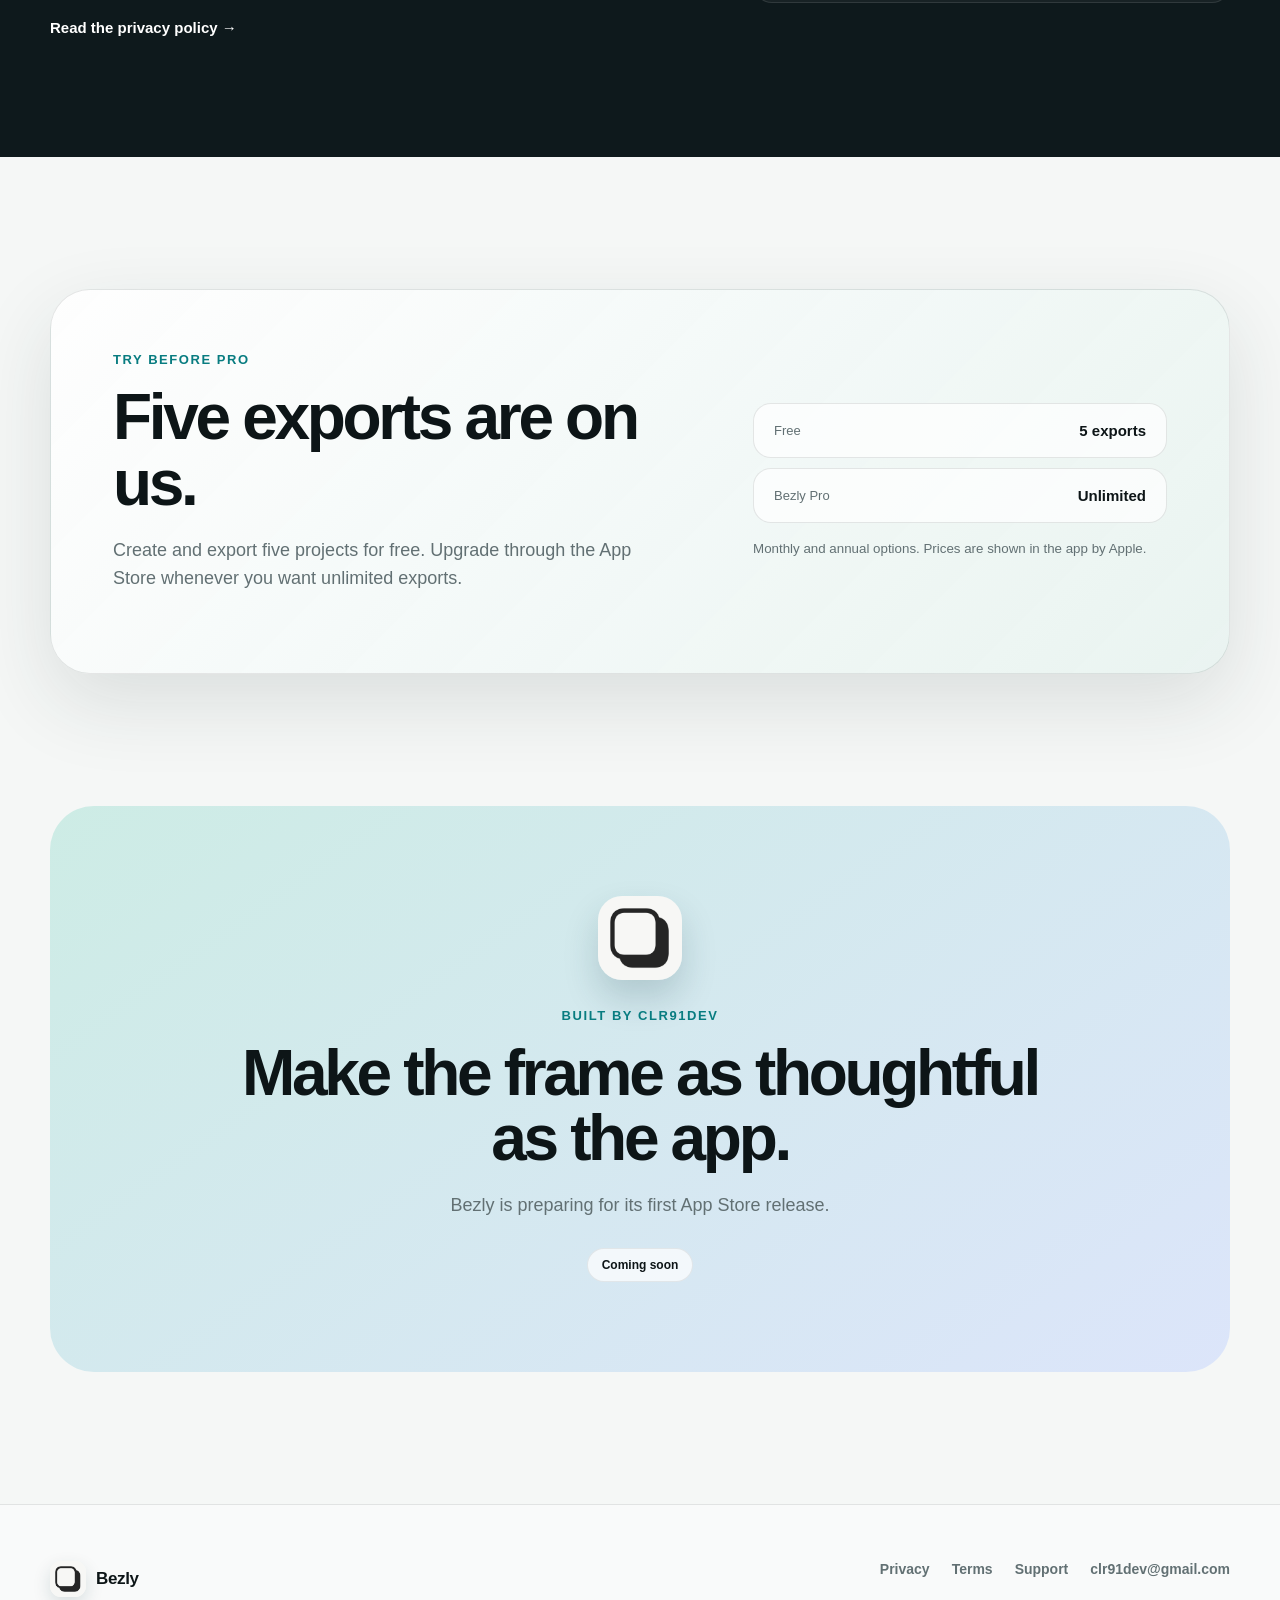
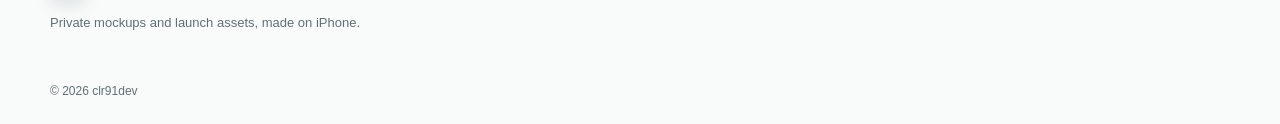
==== commit 8d8bb3f8: "Refresh Bezly website and legal pages" ====
--- a/bezly/index.html
+++ b/bezly/index.html
@@ -1,410 +1,284 @@
-<!DOCTYPE html>
+<!doctype html>
 <html lang="en">
 <head>
-    <meta charset="UTF-8">
-    <meta name="viewport" content="width=device-width, initial-scale=1.0">
-    <title>Bezly — Mockup & Animation Creator for iOS</title>
-    <meta name="description" content="Create stunning App Store screenshots, device-frame videos, and timeline animations ready for social channels from one private iPhone app.">
-    <meta name="theme-color" content="#F7F8FA">
-
-    <!-- Open Graph -->
-    <meta property="og:title" content="Bezly — Mockup & Animation Creator for iOS">
-    <meta property="og:description" content="Create stunning App Store screenshots, device-frame videos, and timeline animations ready for social channels from one private iPhone app.">
+    <meta charset="utf-8">
+    <meta name="viewport" content="width=device-width, initial-scale=1">
+    <meta name="theme-color" content="#f5f7f6">
+    <title>Bezly — App mockups, made on iPhone</title>
+    <meta name="description" content="Create polished App Store screenshots, social assets and device-frame videos privately on your iPhone.">
+    <link rel="canonical" href="https://samuelclr91-del.github.io/Trackle/bezly/">
     <meta property="og:type" content="website">
+    <meta property="og:title" content="Bezly — App mockups, made on iPhone">
+    <meta property="og:description" content="Create polished App Store screenshots, social assets and device-frame videos privately on your iPhone.">
     <meta property="og:url" content="https://samuelclr91-del.github.io/Trackle/bezly/">
     <meta property="og:image" content="https://samuelclr91-del.github.io/Trackle/assets/bezly-logo.png">
-
-    <!-- Favicon -->
     <link rel="icon" href="../assets/bezly-logo.png">
-
     <link rel="stylesheet" href="./index.css">
 </head>
 <body>
-    <div class="page">
-        <header class="nav">
-            <div class="nav-inner">
-                <a href="../" class="brand" aria-label="clr91dev">
-                    <div class="brand-logo-container">
-                        <img src="../assets/bezly-logo.png" alt="">
-                    </div>
+    <header class="site-header">
+        <nav class="nav-shell" aria-label="Primary navigation">
+            <a class="brand" href="../" aria-label="Bezly home">
+                <img src="../assets/bezly-logo.png" alt="">
+                <span>Bezly</span>
+            </a>
+            <div class="nav-links">
+                <a href="#features" data-i18n="nav.features">Features</a>
+                <a href="#privacy" data-i18n="nav.privacy">Privacy</a>
+                <a href="#plans" data-i18n="nav.plans">Plans</a>
+                <a href="./support/" data-i18n="nav.support">Support</a>
+            </div>
+            <div class="nav-actions">
+                <div class="language-switch" aria-label="Language">
+                    <button class="active" type="button" data-language="en">EN</button>
+                    <button type="button" data-language="es">ES</button>
+                </div>
+                <span class="release-pill" data-i18n="nav.status">Coming soon</span>
+            </div>
+        </nav>
+    </header>
+
+    <main>
+        <section class="hero section-shell">
+            <div class="hero-copy">
+                <p class="eyebrow" data-i18n="hero.eyebrow">Mockups without the desktop detour</p>
+                <h1 data-i18n="hero.title">Your app deserves a better frame.</h1>
+                <p class="hero-lead" data-i18n="hero.text">Turn screenshots and videos into polished launch assets from a focused, private editor on iPhone.</p>
+                <div class="hero-actions">
+                    <a class="primary-button" href="#preview" data-i18n="hero.primary">See Bezly in action</a>
+                    <a class="text-button" href="#features" data-i18n="hero.secondary">Explore features <span aria-hidden="true">→</span></a>
+                </div>
+                <div class="trust-list" aria-label="Highlights">
+                    <span data-i18n="hero.trust1">On-device</span>
+                    <span data-i18n="hero.trust2">App Store sizes</span>
+                    <span data-i18n="hero.trust3">Photo & video</span>
+                </div>
+            </div>
+
+            <div class="hero-stage" id="preview" aria-label="Bezly app preview">
+                <div class="stage-glow stage-glow-one"></div>
+                <div class="stage-glow stage-glow-two"></div>
+                <figure class="device-card device-card-main">
+                    <img src="./assets/bezly-device-start.jpg" alt="Bezly device selection screen" fetchpriority="high">
+                </figure>
+                <figure class="device-card device-card-secondary">
+                    <img src="./assets/bezly-animation-setup.jpg" alt="Bezly editor setup screen" fetchpriority="high">
+                </figure>
+                <div class="floating-note floating-note-top">
+                    <span class="note-dot"></span>
+                    <strong data-i18n="preview.note1">App Store ready</strong>
+                </div>
+                <div class="floating-note floating-note-bottom">
+                    <strong>1320 × 2868</strong>
+                    <span data-i18n="preview.note2">Opaque PNG</span>
+                </div>
+            </div>
+        </section>
+
+        <section class="proof-strip" aria-label="Product facts">
+            <div class="proof-item">
+                <strong>5</strong>
+                <span data-i18n="proof.free">free exports</span>
+            </div>
+            <div class="proof-item">
+                <strong>100%</strong>
+                <span data-i18n="proof.local">local processing</span>
+            </div>
+            <div class="proof-item">
+                <strong>PNG · JPG · MP4</strong>
+                <span data-i18n="proof.formats">ready to share</span>
+            </div>
+            <div class="proof-item">
+                <strong>iPhone · iPad · Mac</strong>
+                <span data-i18n="proof.devices">and more frames</span>
+            </div>
+        </section>
+
+        <section class="content-section section-shell" id="features">
+            <div class="section-heading">
+                <p class="eyebrow" data-i18n="features.eyebrow">Made for shipping</p>
+                <h2 data-i18n="features.title">Everything you need. Nothing in the way.</h2>
+                <p data-i18n="features.text">Start quickly, refine the details and export at the right size without moving your work to a computer.</p>
+            </div>
+
+            <div class="bento-grid">
+                <article class="feature-card feature-card-large feature-gradient">
+                    <div class="feature-copy">
+                        <span class="feature-index">01</span>
+                        <h3 data-i18n="features.one.title">Start from a template</h3>
+                        <p data-i18n="features.one.text">Use App Store, Story, square and vertical presets, or begin with a completely custom canvas.</p>
+                    </div>
+                    <div class="template-stack" aria-hidden="true">
+                        <div class="template-chip active">App Store</div>
+                        <div class="template-chip">9:16</div>
+                        <div class="template-chip">4:5</div>
+                        <div class="template-chip">1:1</div>
+                    </div>
+                </article>
+
+                <article class="feature-card feature-card-dark">
+                    <span class="feature-index">02</span>
+                    <h3 data-i18n="features.two.title">Frames that feel real</h3>
+                    <p data-i18n="features.two.text">Choose current Apple devices, precise finishes and a clean status bar that matches your composition.</p>
+                    <div class="status-preview" aria-hidden="true">
+                        <span>9:41</span>
+                        <span>●●●  Wi‑Fi  ▰</span>
+                    </div>
+                </article>
+
+                <article class="feature-card">
+                    <span class="feature-index">03</span>
+                    <h3 data-i18n="features.three.title">Backgrounds, simplified</h3>
+                    <p data-i18n="features.three.text">Pick a quiet solid, a curated gradient, an image or an adaptive palette taken from your screenshot.</p>
+                    <div class="swatches" aria-hidden="true">
+                        <span style="--swatch:#e8eef5"></span>
+                        <span style="--swatch:#eddcd0"></span>
+                        <span style="--swatch:#d7e9e7"></span>
+                        <span style="--swatch:#ded8e9"></span>
+                    </div>
+                </article>
+
+                <article class="feature-card feature-card-wide">
+                    <div class="feature-copy">
+                        <span class="feature-index">04</span>
+                        <h3 data-i18n="features.four.title">Export with confidence</h3>
+                        <p data-i18n="features.four.text">Bezly prepares accepted App Store dimensions, removes transparency when required and supports polished MP4 mockups.</p>
+                    </div>
+                    <div class="export-list" aria-hidden="true">
+                        <div><span>iPhone</span><strong>1320 × 2868</strong></div>
+                        <div><span>iPad</span><strong>2064 × 2752</strong></div>
+                        <div><span>Story</span><strong>1080 × 1920</strong></div>
+                    </div>
+                </article>
+            </div>
+        </section>
+
+        <section class="privacy-section" id="privacy">
+            <div class="section-shell privacy-grid">
+                <div class="privacy-copy">
+                    <p class="eyebrow" data-i18n="privacy.eyebrow">Privacy by default</p>
+                    <h2 data-i18n="privacy.title">Your screenshots stay yours.</h2>
+                    <p data-i18n="privacy.text">Images and videos are rendered on your device. Bezly does not upload your creative assets to its own servers and does not use them for tracking.</p>
+                    <a class="text-button" href="./privacy/" data-i18n="privacy.link">Read the privacy policy <span aria-hidden="true">→</span></a>
+                </div>
+                <div class="privacy-points">
+                    <div><span aria-hidden="true">✓</span><p data-i18n="privacy.point1">Local rendering and temporary files</p></div>
+                    <div><span aria-hidden="true">✓</span><p data-i18n="privacy.point2">No account required</p></div>
+                    <div><span aria-hidden="true">✓</span><p data-i18n="privacy.point3">Purchases handled securely by Apple</p></div>
+                </div>
+            </div>
+        </section>
+
+        <section class="content-section section-shell" id="plans">
+            <div class="plans-card">
+                <div>
+                    <p class="eyebrow" data-i18n="plans.eyebrow">Try before Pro</p>
+                    <h2 data-i18n="plans.title">Five exports are on us.</h2>
+                    <p data-i18n="plans.text">Create and export five projects for free. Upgrade through the App Store whenever you want unlimited exports.</p>
+                </div>
+                <div class="plan-summary">
+                    <div>
+                        <span data-i18n="plans.free.label">Free</span>
+                        <strong data-i18n="plans.free.value">5 exports</strong>
+                    </div>
+                    <div>
+                        <span>Bezly Pro</span>
+                        <strong data-i18n="plans.pro.value">Unlimited</strong>
+                    </div>
+                    <small data-i18n="plans.note">Monthly and annual options. Prices are shown in the app by Apple.</small>
+                </div>
+            </div>
+        </section>
+
+        <section class="closing-section section-shell">
+            <div class="closing-card">
+                <img src="../assets/bezly-logo.png" alt="Bezly">
+                <p class="eyebrow" data-i18n="closing.eyebrow">Built by clr91dev</p>
+                <h2 data-i18n="closing.title">Make the frame as thoughtful as the app.</h2>
+                <p data-i18n="closing.text">Bezly is preparing for its first App Store release.</p>
+                <span class="release-pill release-pill-light" data-i18n="nav.status">Coming soon</span>
+            </div>
+        </section>
+    </main>
+
+    <footer class="site-footer">
+        <div class="footer-shell">
+            <div>
+                <a class="brand" href="../">
+                    <img src="../assets/bezly-logo.png" alt="">
                     <span>Bezly</span>
                 </a>
-                <div class="nav-links" aria-label="Primary navigation">
-                    <a href="../" data-i18n="nav.home">clr91dev</a>
-                    <a href="#features" data-i18n="nav.editor">Editor</a>
-                    <a href="#timeline" data-i18n="nav.timeline">Timeline</a>
-                    <a href="#layouts" data-i18n="nav.layouts">Layouts</a>
-                </div>
-                <div class="nav-right">
-                    <div class="lang" aria-label="Language Selector">
-                        <button class="active" data-lang="en">EN</button>
-                        <button data-lang="es">ES</button>
-                    </div>
-                    <button class="app-button" disabled data-i18n="nav.download">Coming Soon</button>
-                </div>
-            </div>
-        </header>
-
-        <main>
-            <section class="hero">
-                <div class="hero-inner">
-                    <div class="hero-copy">
-                        <div class="eyebrow" data-i18n="hero.eyebrow">App Store & social composer</div>
-                        <h1 data-i18n="hero.title">Create polished mockups, videos and launch assets.</h1>
-                        <p data-i18n="hero.text">Bezly turns screenshots, videos and device layouts into App Store-ready visuals from a focused private editor for iPhone.</p>
-                        <div class="hero-actions">
-                            <button class="app-button-hero" disabled data-i18n="hero.primary">Coming Soon</button>
-                            <a class="secondary-button" href="#features" data-i18n="hero.secondary">Explore features</a>
-                        </div>
-                        <div class="trust-row">
-                            <span data-i18n="hero.trust1">On-device rendering</span>
-                            <span data-i18n="hero.trust2">App Store formats</span>
-                            <span data-i18n="hero.trust3">Video exports</span>
-                        </div>
-                    </div>
-
-                    <div class="hero-visual-wrapper" aria-label="Bezly app screenshots">
-                        <figure class="phone-shot phone-shot-main">
-                            <img src="./assets/bezly-device-start.jpg" alt="Bezly device selection screen" fetchpriority="high">
-                        </figure>
-                        <figure class="phone-shot phone-shot-side">
-                            <img src="./assets/bezly-animation-setup.jpg" alt="Bezly animation setup screen" loading="lazy">
-                        </figure>
-                    </div>
-                </div>
-            </section>
-
-            <section id="screens" class="screens-section">
-                <div class="section-inner">
-                    <div class="section-head">
-                        <p class="kicker" data-i18n="screens.kicker">Real app screens</p>
-                        <h2 data-i18n="screens.title">Actual Bezly flows, captured from the app.</h2>
-                        <p data-i18n="screens.text">The product still uses a dark creation interface, but the website now stays bright and lets the app screens do the talking.</p>
-                    </div>
-                    <div class="screen-gallery">
-                        <article class="screen-card">
-                            <img src="./assets/bezly-device-start.jpg" alt="Bezly start screen with device categories" loading="lazy">
-                            <strong data-i18n="screens.one.title">Choose the device</strong>
-                            <p data-i18n="screens.one.text">Start by choosing whether you are creating for iPhone, iPad, Mac or Apple Watch.</p>
-                        </article>
-                        <article class="screen-card">
-                            <img src="./assets/bezly-animation-setup.jpg" alt="Bezly animation setup with device, format and background controls" loading="lazy">
-                            <strong data-i18n="screens.two.title">Set up animation</strong>
-                            <p data-i18n="screens.two.text">Pick the device, format, orientation and canvas background before exporting.</p>
-                        </article>
-                    </div>
-                </div>
-            </section>
-
-            <section id="features">
-                <div class="section-inner">
-                    <div class="section-head">
-                        <p class="kicker" data-i18n="features.kicker">Why Bezly</p>
-                        <h2 data-i18n="features.title">From screenshot to launch asset in seconds.</h2>
-                    </div>
-                    <div class="feature-strip">
-                        <article class="pill-card">
-                            <strong data-i18n="features.one.title">Choose what to create</strong>
-                            <p data-i18n="features.one.text">Start with a screenshot, video, or animation ready for social channels and the App Store.</p>
-                        </article>
-                        <article class="pill-card">
-                            <strong data-i18n="features.two.title">Adjust the mockup</strong>
-                            <p data-i18n="features.two.text">Change device models, backgrounds, shadow, format and zoom from one focused editor.</p>
-                        </article>
-                        <article class="pill-card">
-                            <strong data-i18n="features.three.title">Export ready to use</strong>
-                            <p data-i18n="features.three.text">Save to Photos or Files as PNG, JPG or MP4 with sizes prepared for App Store and social formats.</p>
-                        </article>
-                    </div>
-                </div>
-            </section>
-
-            <section id="timeline">
-                <div class="section-inner story">
-                    <figure class="shot-timeline">
-                        <!-- Simulation of timeline animation with keyframes -->
-                        <div class="timeline-visual">
-                            <div class="timeline-track">
-                                <div class="timeline-keyframe" style="left: 20%;"></div>
-                                <div class="timeline-keyframe" style="left: 55%;"></div>
-                                <div class="timeline-keyframe" style="left: 85%;"></div>
-                                <div class="timeline-line"></div>
-                            </div>
-                            <div class="timeline-controls">
-                                <div class="timeline-play-btn"></div>
-                                <div class="timeline-zoom-indicator" data-i18n="timeline.zoom">Zoom: 1.25x</div>
-                            </div>
-                        </div>
-                    </figure>
-                    <div class="copy-card">
-                        <p class="kicker" data-i18n="timeline.kicker">Timeline & Motion</p>
-                        <h2 data-i18n="timeline.title">Bring your designs to life.</h2>
-                        <p data-i18n="timeline.text">Create fluid presentation videos by animating zoom and position on your screens. Use visual keyframes to structure your story.</p>
-                        <ul>
-                            <li data-i18n="timeline.b1">Position and zoom keyframes</li>
-                            <li data-i18n="timeline.b2">Adjustable motion curves</li>
-                            <li data-i18n="timeline.b3">Instant interactive timeline scrubbing</li>
-                        </ul>
-                    </div>
-                </div>
-            </section>
-
-            <section id="layouts">
-                <div class="section-inner">
-                    <div class="section-head">
-                        <p class="kicker" data-i18n="layouts.kicker">Layout presets</p>
-                        <h2 data-i18n="layouts.title">Multiple devices. Endless compositions.</h2>
-                        <p data-i18n="layouts.text">Create custom setups that match your content. Move between iPhone, iPad, Mac, Apple Watch and video-friendly formats.</p>
-                    </div>
-                    <div class="layout-grid">
-                        <div class="layout-card">
-                            <div class="layout-icon">
-                                <div class="device-mini-bezel"></div>
-                            </div>
-                            <strong data-i18n="layouts.one">Single device layouts</strong>
-                        </div>
-                        <div class="layout-card">
-                            <div class="layout-icon">
-                                <div class="device-mini-bezel" style="margin-right: -10px;"></div>
-                                <div class="device-mini-bezel"></div>
-                            </div>
-                            <strong data-i18n="layouts.two">Double & angled setups</strong>
-                        </div>
-                        <div class="layout-card">
-                            <div class="layout-icon">
-                                <div class="device-mini-bezel" style="transform: scale(0.85);"></div>
-                                <div class="device-mini-bezel" style="transform: scale(1); margin: 0 -8px; z-index: 2;"></div>
-                                <div class="device-mini-bezel" style="transform: scale(0.85);"></div>
-                            </div>
-                            <strong data-i18n="layouts.three">Triple fan & steps configurations</strong>
-                        </div>
-                        <div class="layout-card">
-                            <div class="layout-icon">
-                                <div class="device-mini-bezel" style="width: 26px; height: 44px;"></div>
-                                <div class="watch-mini-bezel"></div>
-                            </div>
-                            <strong data-i18n="layouts.four">Device family pairs</strong>
-                        </div>
-                    </div>
-                </div>
-            </section>
-
-            <section id="privacy" class="privacy-band">
-                <div class="section-inner story reverse">
-                    <div class="copy-card">
-                        <p class="kicker" data-i18n="privacy.kicker">Privacy First</p>
-                        <h2 data-i18n="privacy.title">Your assets never leave your device.</h2>
-                        <p data-i18n="privacy.text">The images and videos you import are processed 100% locally on your iPhone. Bezly does not use external servers to render your designs.</p>
-                        <ul>
-                            <li data-i18n="privacy.b1">On-device rendering and exports</li>
-                            <li data-i18n="privacy.b2">Zero telemetry on personal assets</li>
-                            <li data-i18n="privacy.b3">Secure local sandbox folders</li>
-                        </ul>
-                    </div>
-                    <div class="privacy-visual">
-                        <div class="shield-container">
-                            <svg viewBox="0 0 24 24" fill="none" stroke="currentColor" stroke-width="2">
-                                <path d="M12 22s8-4 8-10V5l-8-3-8 3v7c0 6 8 10 8 10z"/>
-                            </svg>
-                            <span class="shield-tag" data-i18n="privacy.tag">Local processing</span>
-                        </div>
-                    </div>
-                </div>
-            </section>
-
-            <section class="final">
-                <div class="section-inner">
-                    <div class="cta">
-                        <div>
-                            <h2 data-i18n="cta.title">Ready to frame your software?</h2>
-                            <p data-i18n="cta.text">Bezly is being built now and will live here with its App Store link as soon as it is ready.</p>
-                        </div>
-                        <button class="app-button-cta" disabled data-i18n="cta.button">Coming Soon</button>
-                    </div>
-                </div>
-            </section>
-        </main>
-
-        <footer>
-            <div class="footer-inner">
-                <div>
-                    <a href="../" class="brand">
-                        <div class="brand-logo-container">
-                            <img src="../assets/bezly-logo.png" alt="">
-                        </div>
-                        <span>Bezly</span>
-                    </a>
-                    <p data-i18n="footer.text">A private mockup, video and launch-asset creator for iPhone, built by clr91dev.</p>
-                </div>
-                <div class="footer-col">
-                    <h3 data-i18n="footer.product">Product</h3>
-                    <a href="#timeline" data-i18n="nav.timeline">Timeline</a>
-                    <a href="#layouts" data-i18n="nav.layouts">Layouts</a>
-                    <a href="#privacy" data-i18n="nav.privacy">Privacy</a>
-                    <a href="../" data-i18n="nav.clr91dev" style="margin-top: 15px; font-weight: 800; display: block; color: var(--orange);">clr91dev</a>
-                </div>
-                <div class="footer-col">
-                    <h3 data-i18n="footer.legal">Legal</h3>
-                    <a href="#privacy" data-i18n="nav.privacy">Privacy</a>
-                    <a href="mailto:clr91dev@gmail.com">clr91dev@gmail.com</a>
-                </div>
-            </div>
-            <div class="copyright">© 2026 clr91dev</div>
-        </footer>
-    </div>
+                <p data-i18n="footer.text">Private mockups and launch assets, made on iPhone.</p>
+            </div>
+            <div class="footer-links">
+                <a href="./privacy/" data-i18n="footer.privacy">Privacy</a>
+                <a href="./terms/" data-i18n="footer.terms">Terms</a>
+                <a href="./support/" data-i18n="footer.support">Support</a>
+                <a href="mailto:clr91dev@gmail.com">clr91dev@gmail.com</a>
+            </div>
+        </div>
+        <p class="copyright">© 2026 clr91dev</p>
+    </footer>
 
     <script>
         const translations = {
             en: {
-                "nav.home": "clr91dev",
-                "nav.editor": "Editor",
-                "nav.timeline": "Timeline",
-                "nav.layouts": "Layouts",
-                "nav.privacy": "Privacy",
-                "nav.download": "Coming Soon",
-                "nav.clr91dev": "clr91dev",
-                "hero.eyebrow": "App Store & social composer",
-                "hero.title": "Create polished mockups, videos and launch assets.",
-                "hero.text": "Bezly turns screenshots, videos and device layouts into App Store-ready visuals from a focused private editor for iPhone.",
-                "hero.primary": "Coming Soon",
-                "hero.secondary": "Explore features",
-                "hero.trust1": "On-device rendering",
-                "hero.trust2": "App Store formats",
-                "hero.trust3": "Video exports",
-                "screens.kicker": "Real app screens",
-                "screens.title": "Actual Bezly flows, captured from the app.",
-                "screens.text": "The product still uses a dark creation interface, but the website now stays bright and lets the app screens do the talking.",
-                "screens.one.title": "Choose the device",
-                "screens.one.text": "Start by choosing whether you are creating for iPhone, iPad, Mac or Apple Watch.",
-                "screens.two.title": "Set up animation",
-                "screens.two.text": "Pick the device, format, orientation and canvas background before exporting.",
-                "features.kicker": "Why Bezly",
-                "features.title": "From screenshot to launch asset in seconds.",
-                "features.one.title": "Choose what to create",
-                "features.one.text": "Start with a screenshot, video, or animation ready for social channels and the App Store.",
-                "features.two.title": "Adjust the mockup",
-                "features.two.text": "Change device models, backgrounds, shadow, format and zoom from one focused editor.",
-                "features.three.title": "Export ready to use",
-                "features.three.text": "Save to Photos or Files as PNG, JPG or MP4 with sizes prepared for App Store and social formats.",
-                "timeline.kicker": "Timeline & Motion",
-                "timeline.title": "Bring your designs to life.",
-                "timeline.text": "Create fluid presentation videos by animating zoom and position on your screens. Use visual keyframes to structure your story.",
-                "timeline.zoom": "Zoom: 1.25x",
-                "timeline.b1": "Position and zoom keyframes",
-                "timeline.b2": "Adjustable motion curves",
-                "timeline.b3": "Instant interactive timeline scrubbing",
-                "layouts.kicker": "Layout presets",
-                "layouts.title": "Multiple devices. Endless compositions.",
-                "layouts.text": "Create custom setups that match your content. Move between iPhone, iPad, Mac, Apple Watch and video-friendly formats.",
-                "layouts.one": "Single device layouts",
-                "layouts.two": "Double & angled setups",
-                "layouts.three": "Triple fan & steps configurations",
-                "layouts.four": "Device family pairs",
-                "privacy.kicker": "Privacy First",
-                "privacy.title": "Your assets never leave your device.",
-                "privacy.text": "The images and videos you import are processed 100% locally on your iPhone. Bezly does not use external servers to render your designs.",
-                "privacy.b1": "On-device rendering and exports",
-                "privacy.b2": "Zero telemetry on personal assets",
-                "privacy.b3": "Secure local sandbox folders",
-                "privacy.tag": "Local processing",
-                "cta.title": "Ready to frame your software?",
-                "cta.text": "Bezly is being built now and will live here with its App Store link as soon as it is ready.",
-                "cta.button": "Coming Soon",
-                "footer.text": "A private mockup, video and launch-asset creator for iPhone, built by clr91dev.",
-                "footer.product": "Product",
-                "footer.legal": "Legal",
-                "footer.privacy": "Privacy Policy",
-                "footer.terms": "Terms of Use"
+                "nav.features": "Features", "nav.privacy": "Privacy", "nav.plans": "Plans", "nav.support": "Support", "nav.status": "Coming soon",
+                "hero.eyebrow": "Mockups without the desktop detour", "hero.title": "Your app deserves a better frame.", "hero.text": "Turn screenshots and videos into polished launch assets from a focused, private editor on iPhone.", "hero.primary": "See Bezly in action", "hero.secondary": "Explore features →", "hero.trust1": "On-device", "hero.trust2": "App Store sizes", "hero.trust3": "Photo & video",
+                "preview.note1": "App Store ready", "preview.note2": "Opaque PNG",
+                "proof.free": "free exports", "proof.local": "local processing", "proof.formats": "ready to share", "proof.devices": "and more frames",
+                "features.eyebrow": "Made for shipping", "features.title": "Everything you need. Nothing in the way.", "features.text": "Start quickly, refine the details and export at the right size without moving your work to a computer.",
+                "features.one.title": "Start from a template", "features.one.text": "Use App Store, Story, square and vertical presets, or begin with a completely custom canvas.",
+                "features.two.title": "Frames that feel real", "features.two.text": "Choose current Apple devices, precise finishes and a clean status bar that matches your composition.",
+                "features.three.title": "Backgrounds, simplified", "features.three.text": "Pick a quiet solid, a curated gradient, an image or an adaptive palette taken from your screenshot.",
+                "features.four.title": "Export with confidence", "features.four.text": "Bezly prepares accepted App Store dimensions, removes transparency when required and supports polished MP4 mockups.",
+                "privacy.eyebrow": "Privacy by default", "privacy.title": "Your screenshots stay yours.", "privacy.text": "Images and videos are rendered on your device. Bezly does not upload your creative assets to its own servers and does not use them for tracking.", "privacy.link": "Read the privacy policy →", "privacy.point1": "Local rendering and temporary files", "privacy.point2": "No account required", "privacy.point3": "Purchases handled securely by Apple",
+                "plans.eyebrow": "Try before Pro", "plans.title": "Five exports are on us.", "plans.text": "Create and export five projects for free. Upgrade through the App Store whenever you want unlimited exports.", "plans.free.label": "Free", "plans.free.value": "5 exports", "plans.pro.value": "Unlimited", "plans.note": "Monthly and annual options. Prices are shown in the app by Apple.",
+                "closing.eyebrow": "Built by clr91dev", "closing.title": "Make the frame as thoughtful as the app.", "closing.text": "Bezly is preparing for its first App Store release.",
+                "footer.text": "Private mockups and launch assets, made on iPhone.", "footer.privacy": "Privacy", "footer.terms": "Terms", "footer.support": "Support"
             },
             es: {
-                "nav.home": "clr91dev",
-                "nav.editor": "Editor",
-                "nav.timeline": "Línea de tiempo",
-                "nav.layouts": "Composiciones",
-                "nav.privacy": "Privacidad",
-                "nav.download": "Próximamente",
-                "nav.clr91dev": "clr91dev",
-                "hero.eyebrow": "Editor para App Store y redes",
-                "hero.title": "Crea mockups, vídeos y assets de lanzamiento pulidos.",
-                "hero.text": "Bezly convierte capturas, vídeos y composiciones de dispositivo en visuales listos para App Store desde un editor privado para iPhone.",
-                "hero.primary": "Próximamente",
-                "hero.secondary": "Ver funciones",
-                "hero.trust1": "Renderizado local",
-                "hero.trust2": "Formatos App Store",
-                "hero.trust3": "Exportación de vídeo",
-                "screens.kicker": "Pantallas reales",
-                "screens.title": "Flujos reales de Bezly, capturados desde la app.",
-                "screens.text": "El producto mantiene una interfaz de creación oscura, pero la web ahora respira en claro y deja que las pantallas de la app hablen.",
-                "screens.one.title": "Elige el dispositivo",
-                "screens.one.text": "Empieza eligiendo si vas a crear para iPhone, iPad, Mac o Apple Watch.",
-                "screens.two.title": "Configura la animación",
-                "screens.two.text": "Selecciona dispositivo, formato, orientación y fondo del lienzo antes de exportar.",
-                "features.kicker": "Por qué Bezly",
-                "features.title": "De una captura a recurso de App Store en segundos.",
-                "features.one.title": "Elige qué crear",
-                "features.one.text": "Empieza con una captura, un vídeo o una animación preparada para redes y App Store.",
-                "features.two.title": "Ajusta el mockup",
-                "features.two.text": "Cambia dispositivo, fondo, sombra, relación de aspecto y zoom desde un editor enfocado.",
-                "features.three.title": "Exporta listo para usar",
-                "features.three.text": "Guarda en Fotos o Archivos como PNG, JPG o MP4 con tamaños preparados para App Store y redes.",
-                "timeline.kicker": "Línea de Tiempo y Movimiento",
-                "timeline.title": "Dale vida a tus diseños.",
-                "timeline.text": "Crea vídeos fluidos animando zoom y posición sobre la imagen. Estructura el movimiento con fotogramas clave.",
-                "timeline.zoom": "Zoom: 1.25x",
-                "timeline.b1": "Fotogramas clave de zoom y posición",
-                "timeline.b2": "Curvas de movimiento ajustables",
-                "timeline.b3": "Previsualización interactiva al deslizar",
-                "layouts.kicker": "Plantillas de diseño",
-                "layouts.title": "Múltiples dispositivos. Composiciones sin fin.",
-                "layouts.text": "Crea composiciones que se adapten a tu contenido. Cambia entre iPhone, iPad, Mac, Apple Watch y formatos de vídeo.",
-                "layouts.one": "Diseños de dispositivo único",
-                "layouts.two": "Composiciones dobles e inclinadas",
-                "layouts.three": "Distribuciones triples y en abanico",
-                "layouts.four": "Parejas de dispositivos diferentes",
-                "privacy.kicker": "Privadas por Diseño",
-                "privacy.title": "Tus capturas nunca salen del dispositivo.",
-                "privacy.text": "Las imágenes y vídeos que importas se procesan de forma local en tu iPhone. Bezly nunca los sube a servidores externos.",
-                "privacy.b1": "Renderizado y exportación local",
-                "privacy.b2": "Sin telemetría en tus archivos personales",
-                "privacy.b3": "Directorios locales completamente seguros",
-                "privacy.tag": "Procesamiento local",
-                "cta.title": "¿Listo para presentar tu app?",
-                "cta.text": "Bezly está en desarrollo y aquí tendrá su enlace de App Store en cuanto esté listo.",
-                "cta.button": "Próximamente",
-                "footer.text": "Creador privado de mockups, vídeo y assets de lanzamiento para iPhone, por clr91dev.",
-                "footer.product": "Producto",
-                "footer.legal": "Legal",
-                "footer.privacy": "Política de privacidad",
-                "footer.terms": "Términos de uso"
+                "nav.features": "Funciones", "nav.privacy": "Privacidad", "nav.plans": "Planes", "nav.support": "Soporte", "nav.status": "Próximamente",
+                "hero.eyebrow": "Mockups sin pasar por el ordenador", "hero.title": "Tu app merece un marco mejor.", "hero.text": "Convierte capturas y vídeos en assets de lanzamiento pulidos desde un editor privado y enfocado en el iPhone.", "hero.primary": "Ver Bezly en acción", "hero.secondary": "Explorar funciones →", "hero.trust1": "En el dispositivo", "hero.trust2": "Tamaños App Store", "hero.trust3": "Foto y vídeo",
+                "preview.note1": "Listo para App Store", "preview.note2": "PNG sin transparencia",
+                "proof.free": "exportaciones gratis", "proof.local": "procesamiento local", "proof.formats": "listos para compartir", "proof.devices": "y más dispositivos",
+                "features.eyebrow": "Hecho para publicar", "features.title": "Todo lo necesario. Nada que estorbe.", "features.text": "Empieza rápido, cuida los detalles y exporta al tamaño correcto sin trasladar el trabajo al ordenador.",
+                "features.one.title": "Empieza con una plantilla", "features.one.text": "Usa ajustes para App Store, Stories, cuadrados y verticales, o crea un lienzo totalmente personalizado.",
+                "features.two.title": "Marcos que se sienten reales", "features.two.text": "Elige dispositivos Apple actuales, acabados precisos y una barra de estado limpia que encaje con tu composición.",
+                "features.three.title": "Fondos, simplificados", "features.three.text": "Elige un color sólido, un degradado cuidado, una imagen o una paleta adaptada a tu captura.",
+                "features.four.title": "Exporta con confianza", "features.four.text": "Bezly prepara dimensiones admitidas por App Store, elimina la transparencia cuando hace falta y crea mockups MP4 pulidos.",
+                "privacy.eyebrow": "Privacidad desde el principio", "privacy.title": "Tus capturas siguen siendo tuyas.", "privacy.text": "Las imágenes y vídeos se procesan en tu dispositivo. Bezly no sube tus assets creativos a servidores propios ni los utiliza para seguimiento.", "privacy.link": "Leer la política de privacidad →", "privacy.point1": "Renderizado local y archivos temporales", "privacy.point2": "Sin cuenta obligatoria", "privacy.point3": "Compras gestionadas de forma segura por Apple",
+                "plans.eyebrow": "Pruébalo antes de Pro", "plans.title": "Las primeras cinco exportaciones corren de nuestra cuenta.", "plans.text": "Crea y exporta cinco proyectos gratis. Pásate a Pro desde App Store cuando quieras exportaciones ilimitadas.", "plans.free.label": "Gratis", "plans.free.value": "5 exportaciones", "plans.pro.value": "Ilimitadas", "plans.note": "Opciones mensual y anual. Apple muestra los precios dentro de la app.",
+                "closing.eyebrow": "Creado por clr91dev", "closing.title": "Cuida el marco tanto como cuidaste la app.", "closing.text": "Bezly se está preparando para su primer lanzamiento en App Store.",
+                "footer.text": "Mockups y assets de lanzamiento privados, creados en iPhone.", "footer.privacy": "Privacidad", "footer.terms": "Términos", "footer.support": "Soporte"
             }
         };
 
-        function applyLanguage(lang) {
-            const dictionary = translations[lang] || translations.en;
-            document.documentElement.lang = lang;
-            document.querySelectorAll("[data-i18n]").forEach((node) => {
-                const key = node.getAttribute("data-i18n");
-                if (dictionary[key]) node.textContent = dictionary[key];
+        function applyLanguage(language) {
+            const dictionary = translations[language] || translations.en;
+            document.documentElement.lang = language;
+            document.querySelectorAll("[data-i18n]").forEach((element) => {
+                const value = dictionary[element.dataset.i18n];
+                if (value) element.textContent = value;
             });
-            document.querySelectorAll("[data-lang]").forEach((button) => {
-                button.classList.toggle("active", button.dataset.lang === lang);
+            document.querySelectorAll("[data-language]").forEach((button) => {
+                button.classList.toggle("active", button.dataset.language === language);
             });
-            try { localStorage.setItem("clr91dev-site-language", lang); } catch (_) {}
+            try { localStorage.setItem("clr91dev-site-language", language); } catch (_) {}
         }
 
-        function initialLanguage() {
+        function preferredLanguage() {
             try {
-                const saved = localStorage.getItem("clr91dev-site-language") || localStorage.getItem("bezly-site-language");
-                if (saved === "es" || saved === "en") return saved;
+                const saved = localStorage.getItem("clr91dev-site-language");
+                if (saved === "en" || saved === "es") return saved;
             } catch (_) {}
             return (navigator.language || "en").toLowerCase().startsWith("es") ? "es" : "en";
         }
 
-        document.querySelectorAll("[data-lang]").forEach((button) => {
-            button.addEventListener("click", () => applyLanguage(button.dataset.lang));
+        document.querySelectorAll("[data-language]").forEach((button) => {
+            button.addEventListener("click", () => applyLanguage(button.dataset.language));
         });
-
-        applyLanguage(initialLanguage());
+        applyLanguage(preferredLanguage());
     </script>
 </body>
 </html>
--- a/bezly/index.css
+++ b/bezly/index.css
@@ -1,908 +1,361 @@
-* {
-    box-sizing: border-box;
+:root {
+    --ink: #0d1517;
+    --muted: #627073;
+    --line: rgba(13, 21, 23, 0.1);
+    --paper: #f5f7f6;
+    --card: rgba(255, 255, 255, 0.78);
+    --accent: #0fa7a7;
+    --accent-dark: #087c80;
+    --blue: #4f6ce8;
+    --radius-lg: 34px;
+    --radius-md: 24px;
+    --shadow: 0 28px 80px rgba(30, 50, 53, 0.12);
+}
+
+* { box-sizing: border-box; }
+html { scroll-behavior: smooth; }
+body {
     margin: 0;
-    padding: 0;
-}
-
-:root {
-    --bg: #f7f8fa;
-    --paper: #ffffff;
-    --muted: #626b77;
-    --soft: #8a94a3;
-    --line: rgba(10, 12, 18, 0.09);
-    
-    --orange: #ff9f1a;
-    --teal: #0cd3ff;
-    --green: #29c866;
-    
-    --ink: #08090c;
-    --shadow: 0 28px 80px rgba(25, 30, 42, 0.14);
-    --shadow-soft: 0 16px 44px rgba(25, 30, 42, 0.09);
-}
-
-html {
-    scroll-behavior: smooth;
-    background-color: var(--bg);
-}
-
-body {
-    min-height: 100vh;
-    font-family: -apple-system, BlinkMacSystemFont, "SF Pro Display", "SF Pro Text", "Helvetica Neue", Arial, sans-serif;
+    background:
+        radial-gradient(circle at 8% 4%, rgba(15, 167, 167, 0.09), transparent 28rem),
+        var(--paper);
     color: var(--ink);
-    background: linear-gradient(180deg, #f8fafc 0%, #ffffff 44%, #f3f5f8 100%);
+    font-family: -apple-system, BlinkMacSystemFont, "SF Pro Display", "Helvetica Neue", sans-serif;
     -webkit-font-smoothing: antialiased;
-    text-rendering: optimizeLegibility;
-    overflow-x: hidden;
-}
-
-a { color: inherit; text-decoration: none; }
-button { border: 0; background: none; font: inherit; cursor: pointer; }
+}
+
 img { max-width: 100%; display: block; }
-
-.page {
-    overflow: hidden;
-}
-
-/* Nav */
-.nav {
+a { color: inherit; }
+button, a { -webkit-tap-highlight-color: transparent; }
+
+.section-shell,
+.nav-shell,
+.footer-shell,
+.proof-strip {
+    width: min(1180px, calc(100% - 40px));
+    margin-inline: auto;
+}
+
+.site-header {
     position: sticky;
     top: 0;
-    z-index: 100;
-    backdrop-filter: blur(18px) saturate(160%);
-    -webkit-backdrop-filter: blur(18px) saturate(160%);
-    background: rgba(248, 250, 252, 0.86);
-    border-bottom: 1px solid var(--line);
-}
-
-.nav-inner {
-    max-width: 1160px;
-    margin: 0 auto;
-    padding: 14px 22px;
+    z-index: 20;
+    padding: 14px 0;
+    backdrop-filter: blur(20px);
+    -webkit-backdrop-filter: blur(20px);
+    background: rgba(245, 247, 246, 0.78);
+    border-bottom: 1px solid rgba(13, 21, 23, 0.05);
+}
+
+.nav-shell,
+.nav-actions,
+.nav-links,
+.brand,
+.language-switch,
+.hero-actions,
+.trust-list,
+.footer-links {
     display: flex;
     align-items: center;
-    justify-content: space-between;
-    gap: 18px;
-}
-
-.brand {
+}
+
+.nav-shell { justify-content: space-between; gap: 28px; }
+.brand { gap: 10px; font-size: 17px; font-weight: 760; text-decoration: none; letter-spacing: -0.02em; }
+.brand img { width: 36px; height: 36px; border-radius: 11px; box-shadow: 0 7px 18px rgba(15, 58, 64, 0.14); }
+.nav-links { gap: 28px; }
+.nav-links a,
+.footer-links a {
+    color: var(--muted);
+    font-size: 14px;
+    font-weight: 620;
+    text-decoration: none;
+    transition: color 160ms ease;
+}
+.nav-links a:hover,
+.footer-links a:hover { color: var(--ink); }
+.nav-actions { gap: 12px; }
+.language-switch { padding: 3px; gap: 2px; border: 1px solid var(--line); border-radius: 999px; background: rgba(255,255,255,.64); }
+.language-switch button {
+    border: 0;
+    background: transparent;
+    color: var(--muted);
+    border-radius: 999px;
+    padding: 7px 10px;
+    font: inherit;
+    font-size: 11px;
+    font-weight: 760;
+    cursor: pointer;
+}
+.language-switch button.active { background: var(--ink); color: white; }
+.release-pill {
     display: inline-flex;
     align-items: center;
-    gap: 10px;
-    min-width: 0;
-}
-
-.brand-logo-container {
-    width: 36px;
-    height: 36px;
-    border-radius: 10px;
-    background: #f5f1e9;
-    display: flex;
+    min-height: 34px;
+    padding: 0 14px;
+    border-radius: 999px;
+    background: var(--ink);
+    color: white;
+    font-size: 12px;
+    font-weight: 720;
+}
+
+.hero {
+    min-height: 820px;
+    display: grid;
+    grid-template-columns: 0.9fr 1.1fr;
+    align-items: center;
+    gap: 72px;
+    padding-block: 76px 84px;
+}
+.hero-copy { max-width: 590px; position: relative; z-index: 2; }
+.eyebrow {
+    margin: 0 0 18px;
+    color: var(--accent-dark);
+    font-size: 13px;
+    font-weight: 760;
+    letter-spacing: .12em;
+    text-transform: uppercase;
+}
+h1, h2, h3, p { margin-top: 0; }
+h1 {
+    max-width: 680px;
+    margin-bottom: 24px;
+    font-size: clamp(58px, 6.6vw, 92px);
+    line-height: .94;
+    letter-spacing: -.065em;
+    word-spacing: .08em;
+    font-weight: 800;
+}
+.hero-lead {
+    max-width: 570px;
+    margin-bottom: 34px;
+    color: var(--muted);
+    font-size: clamp(19px, 2vw, 23px);
+    line-height: 1.48;
+    letter-spacing: -.018em;
+}
+.hero-actions { gap: 22px; flex-wrap: wrap; }
+.primary-button {
+    display: inline-flex;
     align-items: center;
     justify-content: center;
-    box-shadow: 0 10px 24px rgba(255, 159, 26, 0.25);
+    min-height: 54px;
+    padding: 0 22px;
+    border-radius: 17px;
+    background: var(--ink);
+    color: white;
+    text-decoration: none;
+    font-size: 15px;
+    font-weight: 700;
+    box-shadow: 0 14px 34px rgba(13, 21, 23, .18);
+    transition: transform 160ms ease, box-shadow 160ms ease;
+}
+.primary-button:hover { transform: translateY(-2px); box-shadow: 0 18px 40px rgba(13, 21, 23, .23); }
+.text-button { color: var(--ink); font-size: 15px; font-weight: 700; text-decoration: none; }
+.trust-list { margin-top: 46px; gap: 10px; flex-wrap: wrap; }
+.trust-list span {
+    padding: 8px 12px;
+    border: 1px solid var(--line);
+    border-radius: 999px;
+    background: rgba(255,255,255,.5);
+    color: var(--muted);
+    font-size: 12px;
+    font-weight: 680;
+}
+
+.hero-stage {
+    position: relative;
+    min-height: 690px;
     overflow: hidden;
-}
-
-.brand-logo-container img {
-    width: 100%;
-    height: 100%;
-    object-fit: cover;
-}
-
-.brand span {
-    font-size: 18px;
-    font-weight: 800;
-    letter-spacing: -0.03em;
-    background: none;
-    -webkit-background-clip: text;
-    -webkit-text-fill-color: currentColor;
-    color: var(--ink);
-}
-
-.nav-links {
-    display: flex;
-    align-items: center;
-    gap: 4px;
-}
-
-.nav-links a {
-    padding: 9px 12px;
-    border-radius: 10px;
-    color: var(--muted);
-    font-size: 14px;
-    font-weight: 650;
-    transition: all 0.2s ease;
-}
-
-.nav-links a:hover {
-    color: var(--ink);
-    background: rgba(10, 12, 18, 0.05);
-}
-
-.nav-right {
-    display: flex;
-    align-items: center;
-    gap: 14px;
-}
-
-.lang {
-    display: flex;
-    gap: 3px;
-    padding: 3px;
-    border-radius: 11px;
-    background: rgba(10, 12, 18, 0.055);
-    border: 1px solid rgba(10, 12, 18, 0.04);
-}
-
-.lang button {
-    padding: 6px 10px;
-    border-radius: 8px;
-    color: var(--muted);
-    font-size: 12px;
-    font-weight: 800;
-    transition: all 0.2s ease;
-}
-
-.lang button.active {
-    color: var(--ink);
-    background: #ffffff;
-    box-shadow: 0 6px 16px rgba(25, 30, 42, 0.08);
-}
-
-.app-button {
-    display: inline-flex;
-    align-items: center;
-    justify-content: center;
-    min-height: 38px;
-    padding: 0 16px;
-    border-radius: 11px;
-    color: #ffffff;
-    background: var(--ink);
-    font-size: 13px;
-    font-weight: 800;
-    white-space: nowrap;
-    opacity: 0.85;
-    cursor: not-allowed;
-}
-
-/* Hero Section */
-.hero {
-    position: relative;
-    padding: 80px 22px 60px;
-}
-
-.hero-inner {
-    position: relative;
-    max-width: 1160px;
-    margin: 0 auto;
-    display: grid;
-    grid-template-columns: 0.95fr 1.05fr;
-    gap: 46px;
-    align-items: center;
-}
-
-.eyebrow {
-    display: inline-flex;
-    align-items: center;
-    gap: 9px;
-    margin-bottom: 22px;
-    padding: 7px 14px;
-    border: 1px solid rgba(255, 159, 26, 0.18);
-    border-radius: 999px;
-    background: rgba(255, 159, 26, 0.08);
-    color: var(--orange);
-    font-size: 13px;
-    font-weight: 800;
-    text-transform: uppercase;
-    letter-spacing: 0.04em;
-}
-
-.eyebrow::before {
-    content: "";
-    width: 7px;
-    height: 7px;
-    border-radius: 50%;
-    background: var(--green);
-    box-shadow: 0 0 0 5px rgba(41, 200, 102, 0.12);
-}
-
-h1 {
-    max-width: 760px;
-    font-size: clamp(42px, 5.8vw, 74px);
-    line-height: 1;
-    letter-spacing: -0.06em;
-    font-weight: 900;
-    background: linear-gradient(135deg, #08090c 42%, #6f7886 100%);
-    -webkit-background-clip: text;
-    -webkit-text-fill-color: transparent;
-}
-
-.hero-copy p {
-    max-width: 540px;
-    margin-top: 24px;
-    color: var(--muted);
-    font-size: clamp(17px, 2.2vw, 20px);
-    line-height: 1.5;
-}
-
-.hero-actions {
-    display: flex;
-    align-items: center;
-    gap: 12px;
-    flex-wrap: wrap;
-    margin-top: 32px;
-}
-
-.app-button-hero {
-    display: inline-flex;
-    align-items: center;
-    justify-content: center;
-    min-height: 48px;
-    padding: 0 24px;
-    border-radius: 14px;
-    color: #ffffff;
-    background: var(--ink);
-    font-size: 14px;
-    font-weight: 800;
-    white-space: nowrap;
-    opacity: 0.85;
-    cursor: not-allowed;
-}
-
-.secondary-button {
-    display: inline-flex;
-    align-items: center;
-    justify-content: center;
-    min-height: 48px;
-    padding: 0 24px;
-    border: 1px solid var(--line);
-    border-radius: 14px;
-    background: rgba(255, 255, 255, 0.75);
-    color: var(--ink);
-    font-size: 14px;
-    font-weight: 800;
-    transition: background 0.2s ease;
-}
-
-.secondary-button:hover {
-    background: #ffffff;
-}
-
-.trust-row {
-    display: flex;
-    gap: 16px;
-    flex-wrap: wrap;
-    margin-top: 36px;
-    color: var(--soft);
-    font-size: 13px;
-    font-weight: 700;
-    text-transform: uppercase;
-    letter-spacing: 0.05em;
-}
-
-.trust-row span {
-    display: inline-flex;
-    align-items: center;
-    gap: 8px;
-}
-
-.trust-row span::before {
-    content: "";
-    width: 6px;
-    height: 6px;
-    border-radius: 50%;
-    background: var(--orange);
-}
-
-.hero-visual-wrapper {
-    position: relative;
-    justify-self: center;
-    width: min(540px, 100%);
-    min-height: 580px;
-}
-
-.phone-shot {
+    border: 1px solid rgba(255,255,255,.8);
+    border-radius: 48px;
+    background: linear-gradient(145deg, #092c32 0%, #0c171b 56%, #11171a 100%);
+    box-shadow: var(--shadow);
+    isolation: isolate;
+}
+.stage-glow { position: absolute; border-radius: 50%; filter: blur(4px); opacity: .65; }
+.stage-glow-one { width: 360px; height: 360px; left: -120px; top: -110px; background: rgba(20, 202, 190, .55); }
+.stage-glow-two { width: 420px; height: 420px; right: -160px; bottom: -170px; background: rgba(79, 108, 232, .5); }
+.device-card {
     position: absolute;
     margin: 0;
     overflow: hidden;
-    border-radius: 34px;
-    background: #050505;
-    border: 1px solid rgba(10, 12, 18, 0.12);
-    box-shadow: var(--shadow);
-}
-
-.phone-shot img {
-    width: 100%;
-    height: 100%;
-    object-fit: cover;
-}
-
-.phone-shot-main {
-    top: 0;
-    left: 0;
-    z-index: 2;
-    width: 300px;
-    aspect-ratio: 760 / 1652;
-}
-
-.phone-shot-side {
-    right: 0;
-    bottom: 0;
-    z-index: 1;
-    width: 290px;
-    aspect-ratio: 760 / 1652;
-    transform: translateY(18px);
-}
-
-/* Section Setup */
-section {
-    padding: 82px 22px;
-}
-
-.section-inner {
-    max-width: 1160px;
-    margin: 0 auto;
-}
-
-.section-head {
-    max-width: 770px;
-    margin-bottom: 38px;
-}
-
-.kicker {
-    margin-bottom: 12px;
-    color: var(--orange);
-    font-size: 13px;
-    font-weight: 900;
-    letter-spacing: 0.12em;
-    text-transform: uppercase;
-}
-
-h2 {
-    font-size: clamp(34px, 5.4vw, 68px);
-    line-height: 0.98;
-    letter-spacing: -0.055em;
-    font-weight: 900;
-    background: linear-gradient(135deg, #08090c 42%, #6f7886 100%);
-    -webkit-background-clip: text;
-    -webkit-text-fill-color: transparent;
-}
-
-.section-head p {
-    max-width: 650px;
-    margin-top: 18px;
-    color: var(--muted);
-    font-size: 18px;
-    line-height: 1.5;
-}
-
-.screens-section {
-    padding-top: 48px;
-}
-
-.screen-gallery {
-    display: grid;
-    grid-template-columns: repeat(2, minmax(0, 1fr));
-    gap: 18px;
-}
-
-.screen-card {
-    padding: 18px;
-    border-radius: 30px;
-    background: var(--paper);
-    border: 1px solid var(--line);
-    box-shadow: var(--shadow-soft);
-}
-
-.screen-card img {
-    width: 100%;
-    aspect-ratio: 760 / 1160;
-    object-fit: cover;
-    object-position: top center;
-    border-radius: 22px;
-    background: #050505;
-}
-
-.screen-card strong {
-    display: block;
-    margin-top: 18px;
-    color: var(--ink);
-    font-size: 20px;
-    letter-spacing: -0.03em;
-}
-
-.screen-card p {
-    margin-top: 8px;
-    color: var(--muted);
-    font-size: 15px;
-    line-height: 1.5;
-}
-
-/* Feature cards */
-.feature-strip {
-    display: grid;
-    grid-template-columns: repeat(3, 1fr);
-    gap: 16px;
-}
-
-.pill-card {
-    min-height: 164px;
-    padding: 30px;
-    border-radius: 28px;
-    background: var(--paper);
-    border: 1px solid var(--line);
-    box-shadow: var(--shadow-soft);
-    transition: all 0.3s cubic-bezier(0.16, 1, 0.3, 1);
-}
-
-.pill-card:hover {
-    transform: translateY(-4px);
-    border-color: rgba(255, 159, 26, 0.25);
-}
-
-.pill-card strong {
-    display: block;
-    margin-bottom: 10px;
-    font-size: 20px;
-    letter-spacing: -0.03em;
-    color: var(--ink);
-}
-
-.pill-card p {
-    color: var(--muted);
-    font-size: 14.5px;
-    line-height: 1.55;
-}
-
-/* Story columns */
-.story {
-    display: grid;
-    grid-template-columns: 0.92fr 1.08fr;
-    gap: 46px;
-    align-items: center;
-}
-
-.story.reverse {
-    grid-template-columns: 1.08fr 0.92fr;
-}
-
-.copy-card {
-    padding: 40px;
-    border-radius: 32px;
-    background: rgba(255, 255, 255, 0.76);
-    border: 1px solid var(--line);
-    box-shadow: var(--shadow-soft);
-    backdrop-filter: blur(20px);
-}
-
-.copy-card h2 {
-    font-size: clamp(32px, 4.5vw, 56px);
-}
-
-.copy-card p {
-    margin-top: 18px;
-    color: var(--muted);
-    font-size: 16.5px;
-    line-height: 1.55;
-}
-
-.copy-card ul {
-    list-style: none;
-    display: grid;
-    gap: 12px;
-    margin-top: 24px;
-}
-
-.copy-card li {
+    border: 8px solid #171b1d;
+    border-radius: 44px;
+    background: #111;
+    box-shadow: 0 36px 70px rgba(0,0,0,.42);
+}
+.device-card img { width: 100%; height: 100%; object-fit: cover; }
+.device-card-main { width: 315px; height: 684px; left: 13%; top: 54px; transform: rotate(-4deg); z-index: 3; }
+.device-card-secondary { width: 265px; height: 576px; right: 8%; top: 88px; transform: rotate(7deg); z-index: 2; opacity: .95; }
+.floating-note {
+    position: absolute;
+    z-index: 5;
     display: flex;
-    gap: 12px;
-    color: var(--ink);
-    font-size: 15px;
-    font-weight: 650;
-}
-
-.copy-card li::before {
-    content: "";
-    width: 8px;
-    height: 8px;
-    margin-top: 7px;
-    border-radius: 50%;
-    background: var(--orange);
-    flex: none;
-}
-
-/* Simulation of motion keyframe editing */
-.shot-timeline {
-    width: 100%;
-    aspect-ratio: 1.3 / 1;
-    border-radius: 36px;
-    padding: 24px;
-    border: 1px solid var(--line);
-    background: linear-gradient(135deg, rgba(22, 26, 37, 0.4), rgba(7, 9, 14, 0.8));
-    display: flex;
-    align-items: center;
-    justify-content: center;
-    box-shadow: var(--shadow);
-}
-
-.timeline-visual {
-    width: 100%;
-    background: #0f111a;
+    align-items: center;
+    gap: 9px;
+    padding: 12px 15px;
+    border: 1px solid rgba(255,255,255,.22);
     border-radius: 16px;
-    border: 1px solid rgba(255,255,255,0.05);
-    padding: 20px;
-    display: flex;
-    flex-direction: column;
-    gap: 20px;
-}
-
-.timeline-track {
-    height: 40px;
-    background: rgba(255,255,255,0.02);
-    border-radius: 8px;
-    position: relative;
-    border: 1px solid rgba(255,255,255,0.04);
-}
-
-.timeline-line {
-    position: absolute;
-    top: 50%;
-    left: 10%;
-    right: 10%;
-    height: 2px;
-    background: rgba(255,255,255,0.1);
-    transform: translateY(-50%);
-}
-
-.timeline-keyframe {
-    position: absolute;
-    width: 12px;
-    height: 12px;
-    background: var(--orange);
-    border-radius: 50%;
-    top: 50%;
-    transform: translate(-50%, -50%) rotate(45deg);
-    box-shadow: 0 0 10px var(--orange);
-    cursor: pointer;
-    transition: transform 0.2s ease;
-}
-
-.timeline-keyframe:hover {
-    transform: translate(-50%, -50%) scale(1.3) rotate(45deg);
-}
-
-.timeline-controls {
-    display: flex;
-    justify-content: space-between;
-    align-items: center;
-}
-
-.timeline-play-btn {
-    width: 32px;
-    height: 32px;
-    border-radius: 50%;
-    background: rgba(255,255,255,0.08);
-    display: flex;
-    align-items: center;
-    justify-content: center;
-    position: relative;
-}
-
-.timeline-play-btn::after {
-    content: "";
-    border-top: 5px solid transparent;
-    border-bottom: 5px solid transparent;
-    border-left: 9px solid #ffffff;
-    margin-left: 3px;
-}
-
-.timeline-zoom-indicator {
-    font-size: 12px;
-    font-weight: 750;
-    color: var(--muted);
-    background: rgba(255,255,255,0.05);
-    padding: 4px 10px;
-    border-radius: 6px;
-}
-
-/* Layout Grid section */
-.layout-grid {
+    color: white;
+    background: rgba(12, 22, 26, .66);
+    backdrop-filter: blur(16px);
+    -webkit-backdrop-filter: blur(16px);
+    box-shadow: 0 12px 30px rgba(0,0,0,.2);
+}
+.floating-note strong { font-size: 12px; }
+.floating-note span { font-size: 11px; color: rgba(255,255,255,.65); }
+.floating-note-top { top: 34px; right: 30px; }
+.floating-note-bottom { bottom: 26px; left: 31%; flex-direction: column; align-items: flex-start; gap: 2px; }
+.note-dot { width: 8px; height: 8px; border-radius: 50%; background: #3de0bd; box-shadow: 0 0 0 5px rgba(61,224,189,.12); }
+
+.proof-strip {
     display: grid;
     grid-template-columns: repeat(4, 1fr);
-    gap: 16px;
-    margin-top: 20px;
-}
-
-.layout-card {
-    padding: 24px;
-    border-radius: 28px;
-    background: var(--paper);
-    border: 1px solid var(--line);
-    box-shadow: var(--shadow-soft);
-    display: flex;
-    flex-direction: column;
-    align-items: center;
-    text-align: center;
-    transition: border-color 0.3s ease;
-}
-
-.layout-card:hover {
-    border-color: rgba(12, 211, 255, 0.25);
-}
-
-.layout-icon {
-    height: 100px;
-    display: flex;
-    align-items: center;
-    justify-content: center;
+    border-top: 1px solid var(--line);
+    border-bottom: 1px solid var(--line);
+}
+.proof-item { min-height: 118px; padding: 28px 26px; display: flex; flex-direction: column; justify-content: center; gap: 7px; }
+.proof-item + .proof-item { border-left: 1px solid var(--line); }
+.proof-item strong { font-size: 16px; letter-spacing: -.02em; }
+.proof-item span { color: var(--muted); font-size: 13px; }
+
+.content-section { padding-block: 132px; }
+.section-heading { max-width: 760px; margin-bottom: 52px; }
+.section-heading h2,
+.privacy-copy h2,
+.plans-card h2,
+.closing-card h2 {
     margin-bottom: 20px;
-}
-
-.device-mini-bezel {
-    width: 30px;
-    height: 52px;
-    border: 2px solid rgba(255,255,255,0.3);
-    border-radius: 6px;
-    background: rgba(255,255,255,0.02);
-}
-
-.watch-mini-bezel {
-    width: 28px;
-    height: 34px;
-    border: 2px solid rgba(255,255,255,0.3);
-    border-radius: 8px;
-    background: rgba(255,255,255,0.02);
-    margin-left: 8px;
-}
-
-.layout-card strong {
-    font-size: 15px;
-    font-weight: 700;
-    color: var(--ink);
-    line-height: 1.4;
-}
-
-/* Privacy shield band visual */
-.privacy-band {
-    background: linear-gradient(180deg, transparent 0%, rgba(255, 159, 26, 0.02) 50%, transparent 100%);
-}
-
-.privacy-visual {
-    display: flex;
-    align-items: center;
-    justify-content: center;
-    aspect-ratio: 1.3 / 1;
-    border-radius: 36px;
-    border: 1px solid var(--line);
-    background: linear-gradient(135deg, rgba(255, 255, 255, 0.78), rgba(255, 248, 236, 0.76));
+    font-size: clamp(42px, 5vw, 68px);
+    line-height: 1.02;
+    letter-spacing: -.052em;
+}
+.section-heading > p:last-child,
+.privacy-copy > p,
+.plans-card > div > p:last-child,
+.closing-card > p:not(.eyebrow) {
+    color: var(--muted);
+    font-size: 18px;
+    line-height: 1.58;
+}
+.bento-grid { display: grid; grid-template-columns: repeat(2, 1fr); gap: 18px; }
+.feature-card {
     position: relative;
-    box-shadow: var(--shadow);
-}
-
-.shield-container {
-    display: flex;
-    flex-direction: column;
-    align-items: center;
-    gap: 16px;
-    color: var(--orange);
-}
-
-.shield-container svg {
-    width: 80px;
-    height: 80px;
-    filter: drop-shadow(0 10px 20px rgba(255, 159, 26, 0.2));
-}
-
-.shield-tag {
-    font-size: 13px;
-    font-weight: 800;
-    text-transform: uppercase;
-    letter-spacing: 0.06em;
-    padding: 6px 14px;
-    border-radius: 99px;
-    background: rgba(255, 159, 26, 0.1);
-    border: 1px solid rgba(255, 159, 26, 0.2);
-}
-
-/* CTA */
-.final {
-    padding-bottom: 110px;
-}
-
-.cta {
-    display: grid;
-    grid-template-columns: 1fr auto;
-    gap: 24px;
-    align-items: center;
-    padding: 40px;
-    border-radius: 34px;
-    background: linear-gradient(135deg, #fff8ed 0%, #ffffff 100%);
-    border: 1px solid rgba(255, 159, 26, 0.12);
-    box-shadow: var(--shadow);
-}
-
-.cta h2 {
-    font-size: clamp(32px, 5vw, 56px);
-}
-
-.cta p {
-    max-width: 620px;
-    margin-top: 12px;
-    color: var(--muted);
-    font-size: 17px;
-    line-height: 1.5;
-}
-
-.app-button-cta {
-    display: inline-flex;
-    align-items: center;
-    justify-content: center;
-    min-height: 48px;
-    padding: 0 24px;
-    border-radius: 14px;
-    color: #ffffff;
-    background: var(--ink);
-    font-size: 14px;
-    font-weight: 800;
-    opacity: 0.85;
-    cursor: not-allowed;
-}
-
-/* Footer */
-footer {
-    padding: 60px 22px;
-    border-top: 1px solid var(--line);
-    background: #ffffff;
-}
-
-.footer-inner {
-    max-width: 1160px;
-    margin: 0 auto;
-    display: grid;
-    grid-template-columns: 1.5fr 1fr 1fr;
-    gap: 30px;
-    color: var(--muted);
-    font-size: 14px;
-}
-
-.footer-inner p {
-    max-width: 380px;
-    margin-top: 12px;
-    line-height: 1.6;
-}
-
-.footer-col h3 {
-    margin-bottom: 12px;
-    color: var(--ink);
-    font-size: 13px;
-    text-transform: uppercase;
-    letter-spacing: 0.08em;
-}
-
-.footer-col a {
-    display: block;
-    margin: 9px 0;
-    color: var(--muted);
-    transition: color 0.2s ease;
-}
-
-.footer-col a:hover {
-    color: var(--orange);
-}
-
-.copyright {
-    max-width: 1160px;
-    margin: 40px auto 0;
-    padding-top: 22px;
-    border-top: 1px solid var(--line);
-    color: var(--soft);
-    font-size: 13px;
-}
-
-@media (max-width: 980px) {
-    .hero-inner,
-    .story,
-    .story.reverse,
-    .cta {
-        grid-template-columns: 1fr;
-    }
-
-    .hero-copy {
-        text-align: center;
-    }
-
-    .hero-copy p,
-    .trust-row,
-    .hero-actions {
-        justify-content: center;
-        margin-left: auto;
-        margin-right: auto;
-    }
-
-    .feature-strip,
-    .screen-gallery,
-    .layout-grid,
-    .footer-inner {
-        grid-template-columns: 1fr 1fr;
-    }
-
-    .hero-visual-wrapper {
-        min-height: 540px;
-    }
-    
-    .shot-timeline,
-    .privacy-visual {
-        max-width: 480px;
-        margin: 0 auto;
-    }
-}
-
-@media (max-width: 680px) {
-    .nav-links {
-        display: none;
-    }
-
-    .nav-inner {
-        padding: 12px 16px;
-    }
-
-    .brand span {
-        font-size: 16px;
-    }
-
-    .nav-right .app-button {
-        display: none;
-    }
-
-    .hero {
-        padding: 44px 16px 34px;
-    }
-
-    section {
-        padding: 64px 16px;
-    }
-
-    h1 {
-        font-size: clamp(34px, 10vw, 48px);
-        line-height: 1.02;
-    }
-
-    .hero-copy p {
-        font-size: 17px;
-    }
-
-    .feature-strip,
-    .screen-gallery,
-    .layout-grid,
-    .footer-inner {
-        grid-template-columns: 1fr;
-    }
-
-    .copy-card {
-        padding: 24px;
-    }
-
-    .hero-visual-wrapper,
-    .shot-timeline,
-    .privacy-visual {
-        width: 100%;
-        max-width: 320px;
-    }
-
-    .hero-visual-wrapper {
-        min-height: 520px;
-    }
-
-    .phone-shot-main {
-        width: 220px;
-    }
-
-    .phone-shot-side {
-        width: 210px;
-    }
-
-    .cta {
-        padding: 26px;
-        border-radius: 28px;
-    }
-}
+    min-height: 390px;
+    padding: 36px;
+    overflow: hidden;
+    border: 1px solid rgba(13,21,23,.08);
+    border-radius: var(--radius-lg);
+    background: var(--card);
+    box-shadow: 0 10px 36px rgba(28, 52, 55, .06);
+}
+.feature-card-large { min-height: 460px; }
+.feature-card-wide { grid-column: 1 / -1; min-height: 350px; display: grid; grid-template-columns: 1fr .9fr; align-items: center; gap: 50px; }
+.feature-gradient { background: linear-gradient(145deg, #e7f5f2, #e8edf8); }
+.feature-card-dark { background: #10191c; color: white; }
+.feature-index { display: block; margin-bottom: 80px; color: var(--accent-dark); font-size: 12px; font-weight: 780; letter-spacing: .12em; }
+.feature-card-dark .feature-index { color: #60d7ce; }
+.feature-card h3 { max-width: 420px; margin-bottom: 12px; font-size: 30px; letter-spacing: -.04em; }
+.feature-card p { max-width: 500px; margin-bottom: 0; color: var(--muted); font-size: 16px; line-height: 1.58; }
+.feature-card-dark p { color: rgba(255,255,255,.62); }
+.template-stack { position: absolute; right: 28px; top: 28px; display: grid; gap: 8px; width: 155px; }
+.template-chip { padding: 16px 18px; border: 1px solid rgba(13,21,23,.08); border-radius: 16px; background: rgba(255,255,255,.7); font-size: 13px; font-weight: 720; box-shadow: 0 8px 20px rgba(28,52,55,.05); }
+.template-chip.active { background: var(--ink); color: white; transform: translateX(-18px); }
+.status-preview { position: absolute; left: 36px; right: 36px; bottom: 34px; display: flex; justify-content: space-between; padding: 17px 20px; border: 1px solid rgba(255,255,255,.12); border-radius: 17px; color: rgba(255,255,255,.9); background: rgba(255,255,255,.05); font-size: 12px; font-weight: 700; }
+.swatches { position: absolute; left: 36px; bottom: 34px; display: flex; gap: 10px; }
+.swatches span { width: 54px; height: 54px; border-radius: 17px; background: var(--swatch); border: 1px solid rgba(13,21,23,.07); }
+.export-list { display: grid; gap: 8px; }
+.export-list div { display: flex; justify-content: space-between; padding: 17px 19px; border: 1px solid var(--line); border-radius: 17px; background: rgba(255,255,255,.72); font-size: 13px; }
+.export-list span { color: var(--muted); }
+
+.privacy-section { padding-block: 120px; background: #0e191c; color: white; }
+.privacy-grid { display: grid; grid-template-columns: 1fr .8fr; gap: 110px; align-items: center; }
+.privacy-copy .eyebrow { color: #62d8cf; }
+.privacy-copy > p { color: rgba(255,255,255,.61); }
+.privacy-copy .text-button { color: white; }
+.privacy-points { display: grid; gap: 12px; }
+.privacy-points div { display: flex; align-items: center; gap: 14px; padding: 19px 20px; border: 1px solid rgba(255,255,255,.1); border-radius: 18px; background: rgba(255,255,255,.045); }
+.privacy-points span { display: grid; place-items: center; flex: 0 0 auto; width: 26px; height: 26px; border-radius: 50%; color: #082927; background: #64dfcc; font-size: 12px; font-weight: 900; }
+.privacy-points p { margin: 0; color: rgba(255,255,255,.76); font-size: 14px; font-weight: 620; }
+
+.plans-card { display: grid; grid-template-columns: 1.15fr .85fr; gap: 80px; align-items: center; padding: 62px; border: 1px solid var(--line); border-radius: 40px; background: linear-gradient(135deg, rgba(255,255,255,.84), rgba(230,242,239,.78)); box-shadow: var(--shadow); }
+.plan-summary { display: grid; gap: 10px; }
+.plan-summary > div { display: flex; justify-content: space-between; align-items: center; padding: 18px 20px; border: 1px solid var(--line); border-radius: 18px; background: rgba(255,255,255,.7); }
+.plan-summary span { color: var(--muted); font-size: 13px; }
+.plan-summary strong { font-size: 15px; }
+.plan-summary small { margin-top: 6px; color: var(--muted); line-height: 1.5; }
+
+.closing-section { padding-bottom: 132px; }
+.closing-card { padding: 90px 30px; text-align: center; border-radius: 44px; background: linear-gradient(145deg, #cdece5, #dce5fa); }
+.closing-card img { width: 84px; height: 84px; margin: 0 auto 28px; border-radius: 24px; box-shadow: 0 18px 35px rgba(15,58,64,.18); }
+.closing-card h2 { max-width: 800px; margin-inline: auto; }
+.closing-card > p:not(.eyebrow) { margin-bottom: 28px; }
+.release-pill-light { background: rgba(255,255,255,.7); color: var(--ink); border: 1px solid rgba(13,21,23,.08); }
+
+.site-footer { padding: 56px 0 26px; border-top: 1px solid var(--line); background: rgba(255,255,255,.38); }
+.footer-shell { display: flex; justify-content: space-between; gap: 50px; }
+.footer-shell > div > p { margin: 18px 0 0; color: var(--muted); font-size: 13px; }
+.footer-links { align-items: flex-start; gap: 22px; flex-wrap: wrap; }
+.copyright { width: min(1180px, calc(100% - 40px)); margin: 54px auto 0; color: var(--muted); font-size: 12px; }
+
+@media (max-width: 1020px) {
+    .nav-links { display: none; }
+    .hero { min-height: auto; grid-template-columns: 1fr; gap: 54px; padding-top: 70px; }
+    .hero-copy { max-width: 760px; }
+    .hero-stage { width: min(720px, 100%); min-height: 660px; margin-inline: auto; }
+    .proof-strip { grid-template-columns: repeat(2, 1fr); }
+    .proof-item:nth-child(3) { border-left: 0; border-top: 1px solid var(--line); }
+    .proof-item:nth-child(4) { border-top: 1px solid var(--line); }
+    .privacy-grid, .plans-card { grid-template-columns: 1fr; gap: 48px; }
+}
+
+@media (max-width: 720px) {
+    .section-shell, .nav-shell, .footer-shell, .proof-strip { width: min(100% - 28px, 1180px); }
+    .site-header { padding: 10px 0; }
+    .brand span, .release-pill { display: none; }
+    .nav-actions { margin-left: auto; }
+    .hero { padding-block: 54px 64px; gap: 42px; }
+    h1 { font-size: clamp(52px, 15vw, 72px); }
+    .hero-lead { font-size: 18px; }
+    .trust-list { margin-top: 34px; }
+    .hero-stage { min-height: 550px; border-radius: 32px; }
+    .device-card { border-width: 6px; border-radius: 34px; }
+    .device-card-main { width: 238px; height: 518px; left: 8%; top: 44px; }
+    .device-card-secondary { width: 205px; height: 446px; right: 3%; top: 75px; }
+    .floating-note-top { right: 15px; top: 18px; }
+    .floating-note-bottom { left: 24%; bottom: 16px; }
+    .proof-strip { grid-template-columns: 1fr; }
+    .proof-item { min-height: 90px; }
+    .proof-item + .proof-item { border-left: 0; border-top: 1px solid var(--line); }
+    .content-section { padding-block: 90px; }
+    .bento-grid { grid-template-columns: 1fr; }
+    .feature-card, .feature-card-large { min-height: 410px; padding: 28px; }
+    .feature-card-wide { grid-column: auto; display: block; min-height: auto; }
+    .feature-card-wide .export-list { margin-top: 34px; }
+    .feature-index { margin-bottom: 64px; }
+    .template-stack { width: 130px; }
+    .privacy-section { padding-block: 90px; }
+    .plans-card { padding: 36px 24px; border-radius: 30px; }
+    .closing-section { padding-bottom: 90px; }
+    .closing-card { padding: 70px 20px; border-radius: 32px; }
+    .footer-shell { flex-direction: column; }
+    .footer-shell .brand span { display: inline; }
+    .footer-links { flex-direction: column; gap: 14px; }
+}
+
+@media (max-width: 430px) {
+    .hero-stage { min-height: 500px; }
+    .device-card-main { width: 210px; height: 456px; left: 5%; }
+    .device-card-secondary { width: 178px; height: 387px; right: 1%; }
+    .floating-note-top { display: none; }
+    .floating-note-bottom { left: auto; right: 12px; }
+    .template-stack { right: 18px; top: 20px; width: 115px; }
+    .template-chip { padding: 13px 14px; }
+    .swatches span { width: 46px; height: 46px; }
+}
+
+@media (prefers-reduced-motion: reduce) {
+    html { scroll-behavior: auto; }
+    *, *::before, *::after { transition: none !important; }
+}
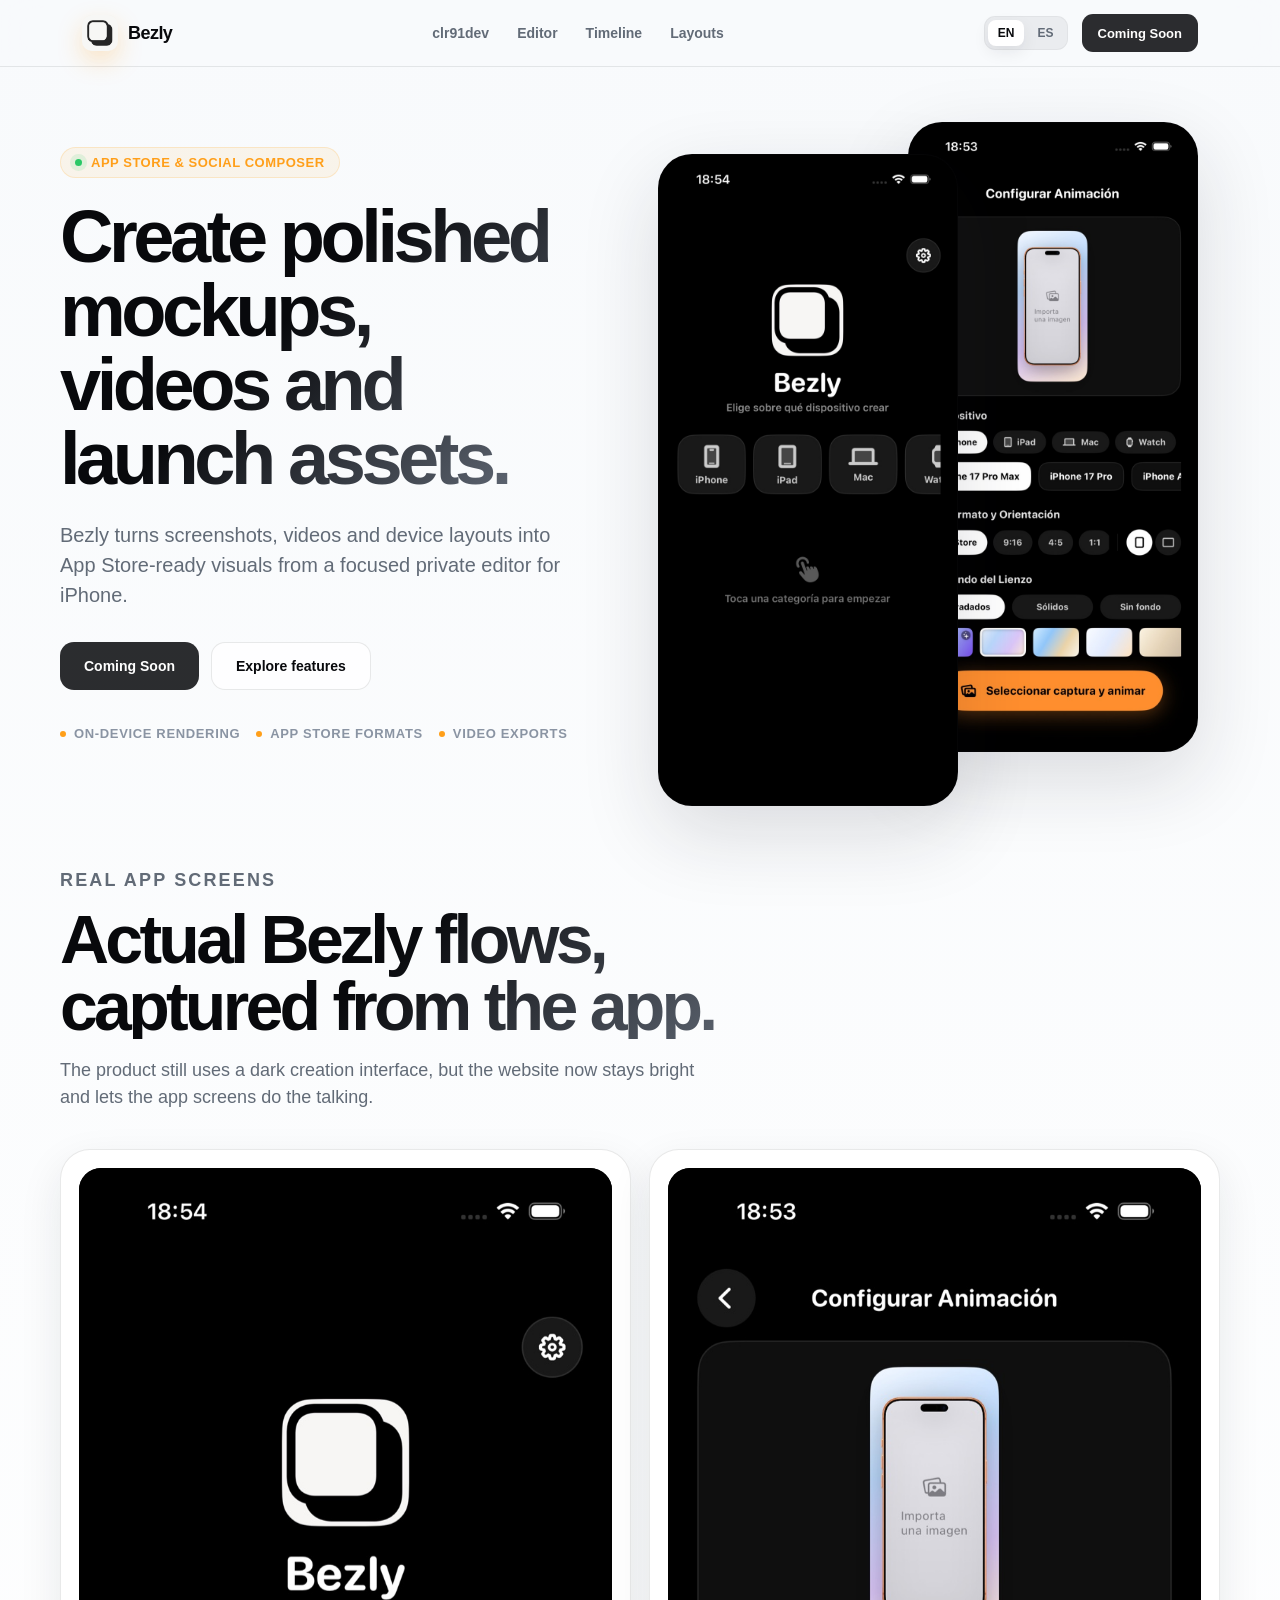
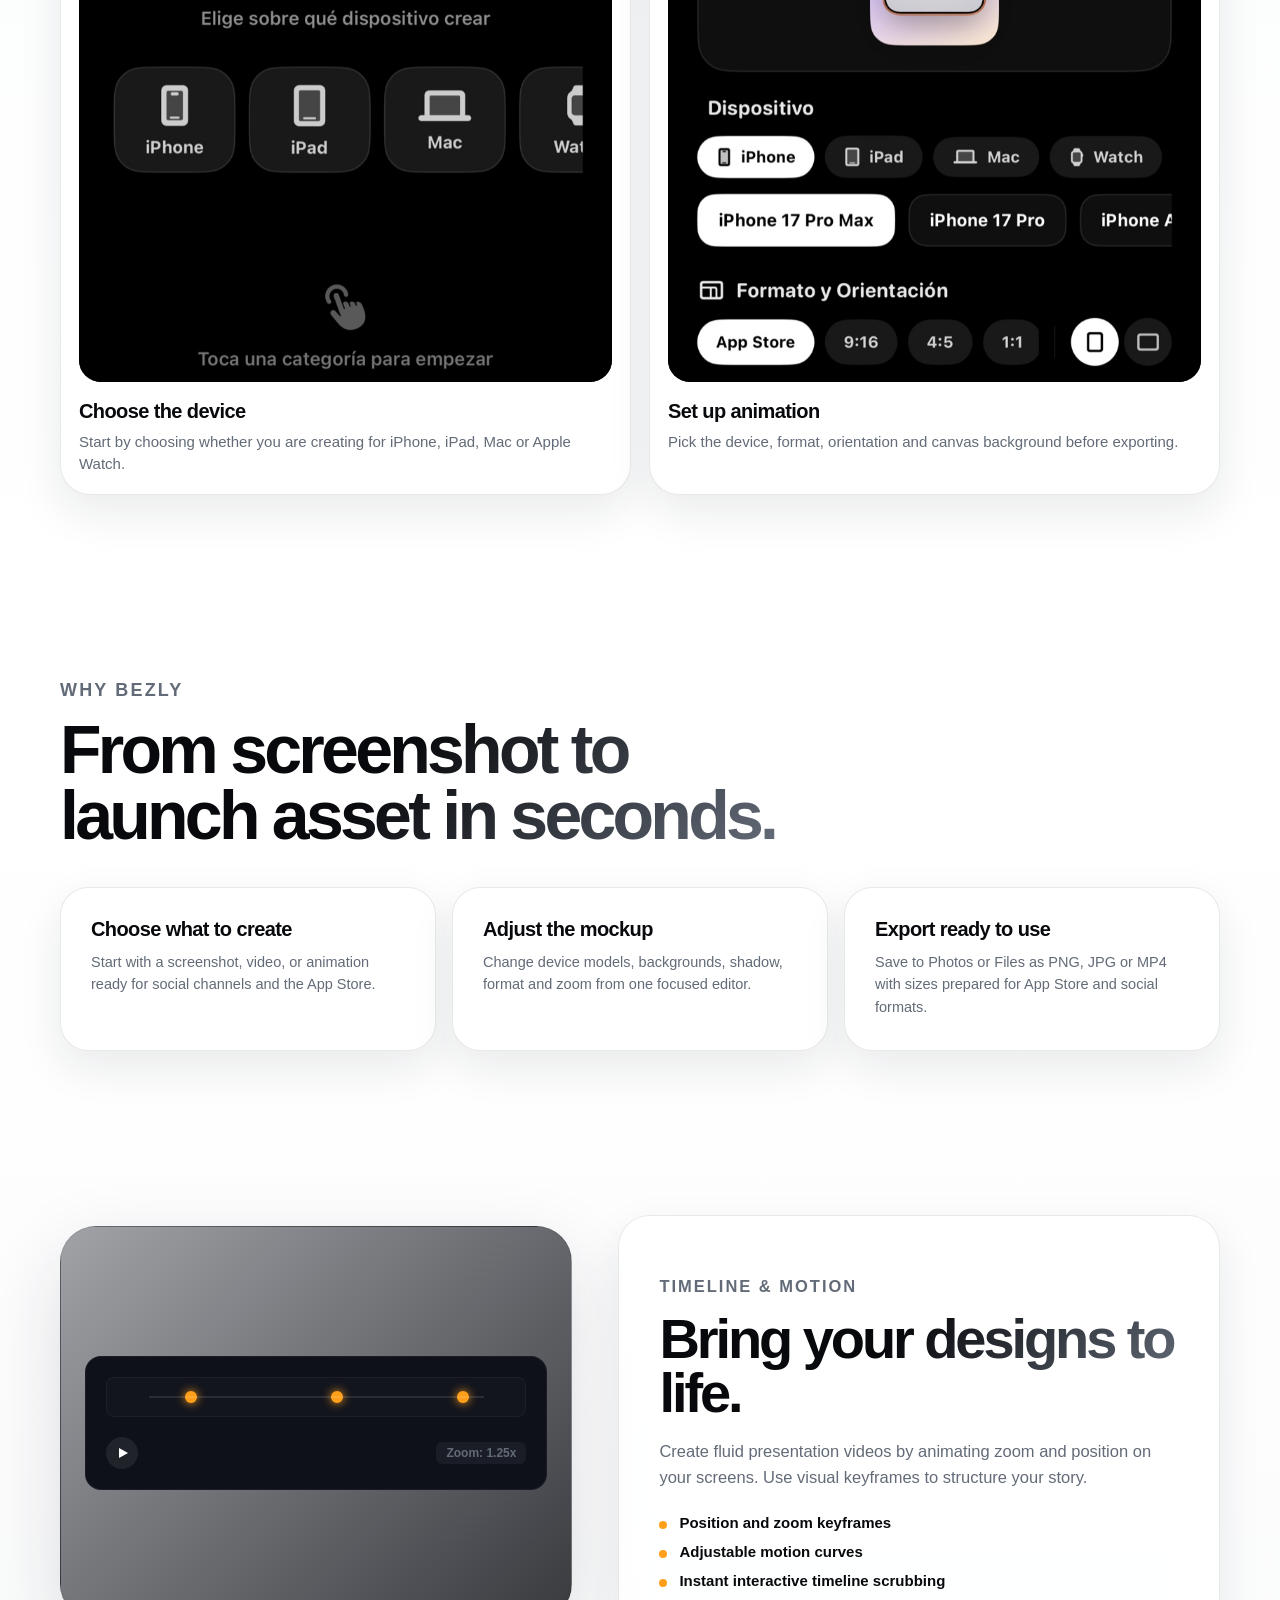
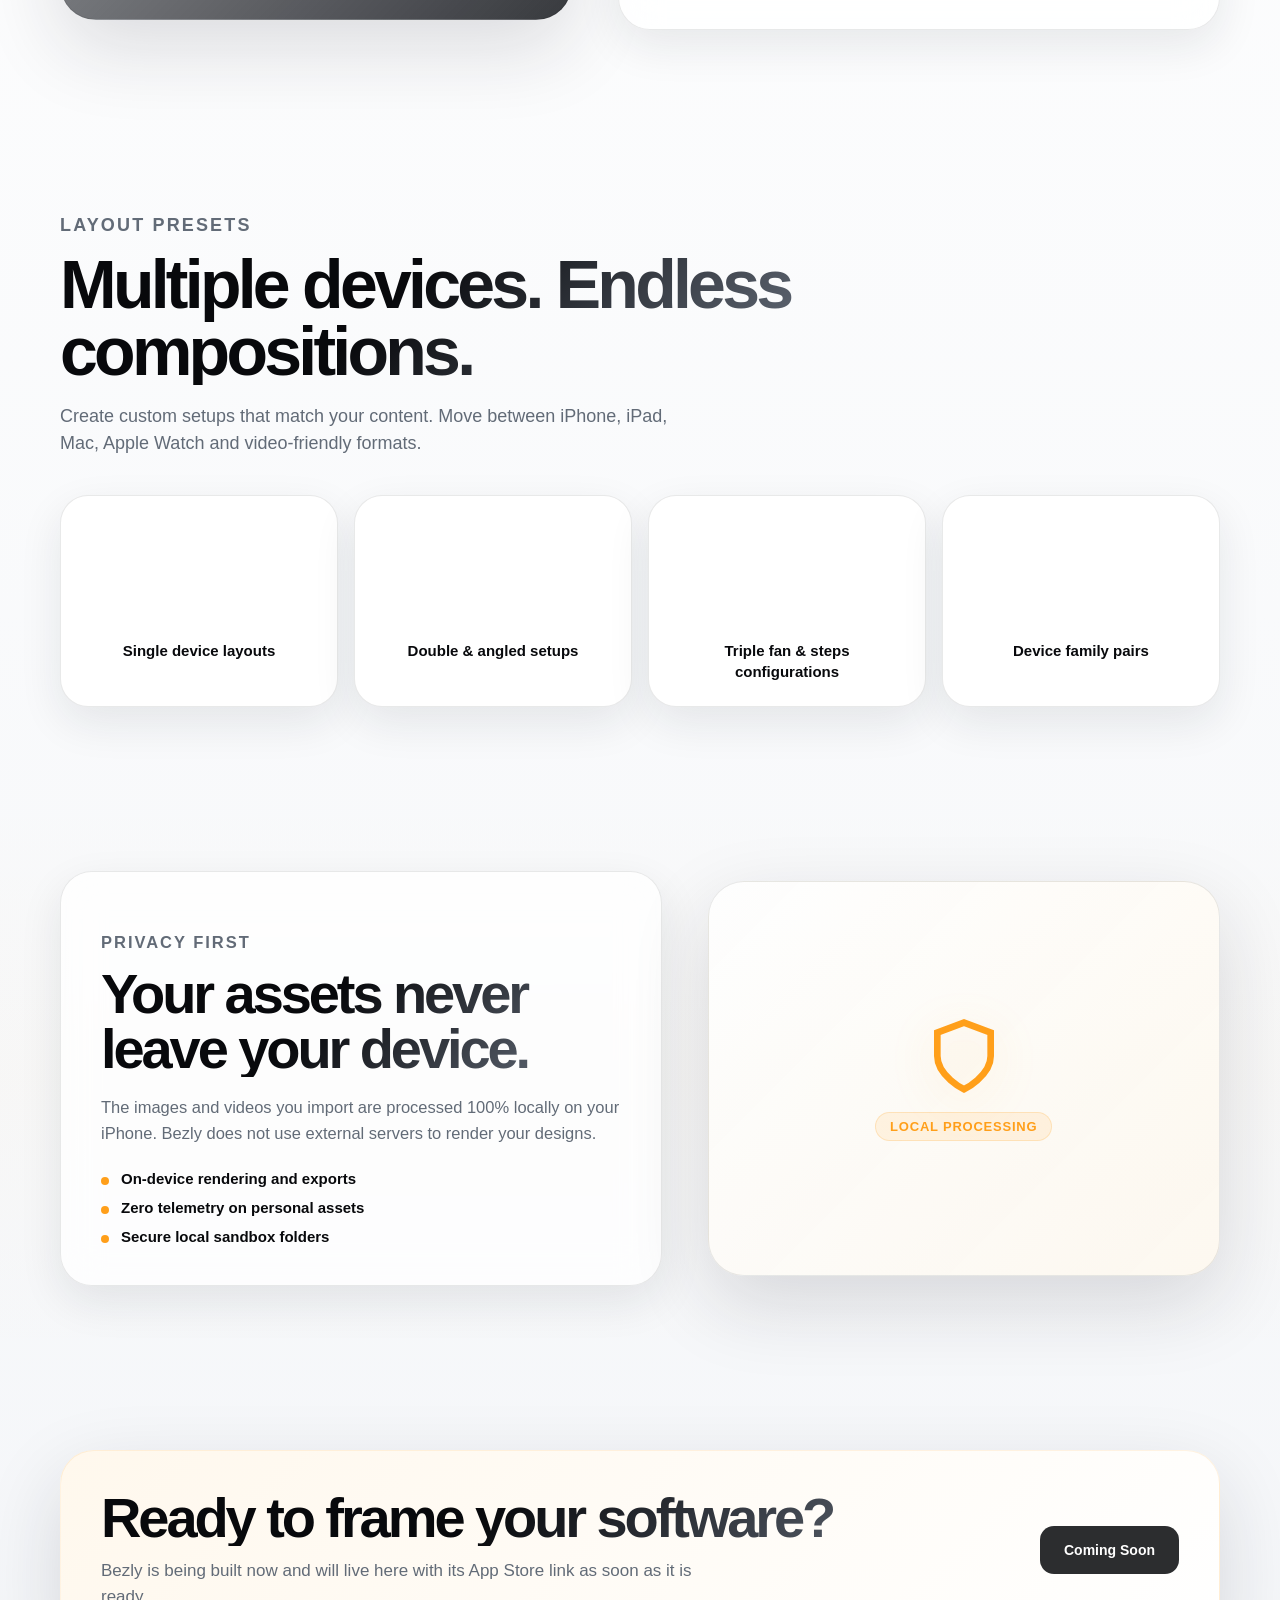
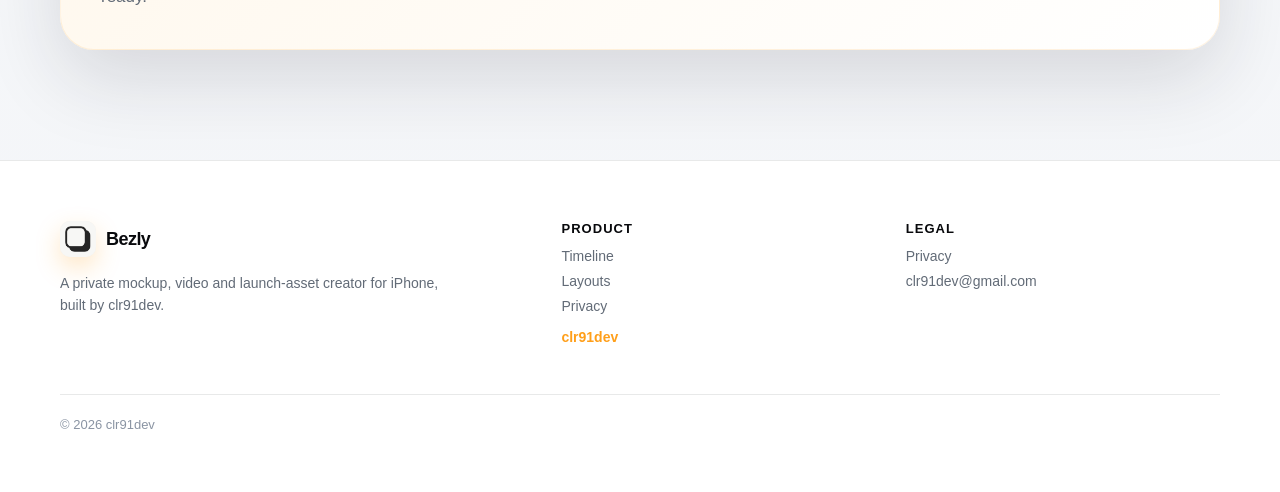
==== commit 53c09727: "Refresh clr91dev branding and app visuals" ====
--- a/bezly/index.html
+++ b/bezly/index.html
@@ -1,284 +1,410 @@
-<!doctype html>
+<!DOCTYPE html>
 <html lang="en">
 <head>
-    <meta charset="utf-8">
-    <meta name="viewport" content="width=device-width, initial-scale=1">
-    <meta name="theme-color" content="#f5f7f6">
-    <title>Bezly — App mockups, made on iPhone</title>
-    <meta name="description" content="Create polished App Store screenshots, social assets and device-frame videos privately on your iPhone.">
-    <link rel="canonical" href="https://samuelclr91-del.github.io/Trackle/bezly/">
+    <meta charset="UTF-8">
+    <meta name="viewport" content="width=device-width, initial-scale=1.0">
+    <title>Bezly — Mockup & Animation Creator for iOS</title>
+    <meta name="description" content="Create stunning App Store screenshots, device-frame videos, and timeline animations ready for social channels from one private iPhone app.">
+    <meta name="theme-color" content="#F7F8FA">
+
+    <!-- Open Graph -->
+    <meta property="og:title" content="Bezly — Mockup & Animation Creator for iOS">
+    <meta property="og:description" content="Create stunning App Store screenshots, device-frame videos, and timeline animations ready for social channels from one private iPhone app.">
     <meta property="og:type" content="website">
-    <meta property="og:title" content="Bezly — App mockups, made on iPhone">
-    <meta property="og:description" content="Create polished App Store screenshots, social assets and device-frame videos privately on your iPhone.">
     <meta property="og:url" content="https://samuelclr91-del.github.io/Trackle/bezly/">
     <meta property="og:image" content="https://samuelclr91-del.github.io/Trackle/assets/bezly-logo.png">
+
+    <!-- Favicon -->
     <link rel="icon" href="../assets/bezly-logo.png">
+
     <link rel="stylesheet" href="./index.css">
 </head>
 <body>
-    <header class="site-header">
-        <nav class="nav-shell" aria-label="Primary navigation">
-            <a class="brand" href="../" aria-label="Bezly home">
-                <img src="../assets/bezly-logo.png" alt="">
-                <span>Bezly</span>
-            </a>
-            <div class="nav-links">
-                <a href="#features" data-i18n="nav.features">Features</a>
-                <a href="#privacy" data-i18n="nav.privacy">Privacy</a>
-                <a href="#plans" data-i18n="nav.plans">Plans</a>
-                <a href="./support/" data-i18n="nav.support">Support</a>
-            </div>
-            <div class="nav-actions">
-                <div class="language-switch" aria-label="Language">
-                    <button class="active" type="button" data-language="en">EN</button>
-                    <button type="button" data-language="es">ES</button>
-                </div>
-                <span class="release-pill" data-i18n="nav.status">Coming soon</span>
-            </div>
-        </nav>
-    </header>
-
-    <main>
-        <section class="hero section-shell">
-            <div class="hero-copy">
-                <p class="eyebrow" data-i18n="hero.eyebrow">Mockups without the desktop detour</p>
-                <h1 data-i18n="hero.title">Your app deserves a better frame.</h1>
-                <p class="hero-lead" data-i18n="hero.text">Turn screenshots and videos into polished launch assets from a focused, private editor on iPhone.</p>
-                <div class="hero-actions">
-                    <a class="primary-button" href="#preview" data-i18n="hero.primary">See Bezly in action</a>
-                    <a class="text-button" href="#features" data-i18n="hero.secondary">Explore features <span aria-hidden="true">→</span></a>
-                </div>
-                <div class="trust-list" aria-label="Highlights">
-                    <span data-i18n="hero.trust1">On-device</span>
-                    <span data-i18n="hero.trust2">App Store sizes</span>
-                    <span data-i18n="hero.trust3">Photo & video</span>
-                </div>
-            </div>
-
-            <div class="hero-stage" id="preview" aria-label="Bezly app preview">
-                <div class="stage-glow stage-glow-one"></div>
-                <div class="stage-glow stage-glow-two"></div>
-                <figure class="device-card device-card-main">
-                    <img src="./assets/bezly-device-start.jpg" alt="Bezly device selection screen" fetchpriority="high">
-                </figure>
-                <figure class="device-card device-card-secondary">
-                    <img src="./assets/bezly-animation-setup.jpg" alt="Bezly editor setup screen" fetchpriority="high">
-                </figure>
-                <div class="floating-note floating-note-top">
-                    <span class="note-dot"></span>
-                    <strong data-i18n="preview.note1">App Store ready</strong>
-                </div>
-                <div class="floating-note floating-note-bottom">
-                    <strong>1320 × 2868</strong>
-                    <span data-i18n="preview.note2">Opaque PNG</span>
-                </div>
-            </div>
-        </section>
-
-        <section class="proof-strip" aria-label="Product facts">
-            <div class="proof-item">
-                <strong>5</strong>
-                <span data-i18n="proof.free">free exports</span>
-            </div>
-            <div class="proof-item">
-                <strong>100%</strong>
-                <span data-i18n="proof.local">local processing</span>
-            </div>
-            <div class="proof-item">
-                <strong>PNG · JPG · MP4</strong>
-                <span data-i18n="proof.formats">ready to share</span>
-            </div>
-            <div class="proof-item">
-                <strong>iPhone · iPad · Mac</strong>
-                <span data-i18n="proof.devices">and more frames</span>
-            </div>
-        </section>
-
-        <section class="content-section section-shell" id="features">
-            <div class="section-heading">
-                <p class="eyebrow" data-i18n="features.eyebrow">Made for shipping</p>
-                <h2 data-i18n="features.title">Everything you need. Nothing in the way.</h2>
-                <p data-i18n="features.text">Start quickly, refine the details and export at the right size without moving your work to a computer.</p>
-            </div>
-
-            <div class="bento-grid">
-                <article class="feature-card feature-card-large feature-gradient">
-                    <div class="feature-copy">
-                        <span class="feature-index">01</span>
-                        <h3 data-i18n="features.one.title">Start from a template</h3>
-                        <p data-i18n="features.one.text">Use App Store, Story, square and vertical presets, or begin with a completely custom canvas.</p>
-                    </div>
-                    <div class="template-stack" aria-hidden="true">
-                        <div class="template-chip active">App Store</div>
-                        <div class="template-chip">9:16</div>
-                        <div class="template-chip">4:5</div>
-                        <div class="template-chip">1:1</div>
-                    </div>
-                </article>
-
-                <article class="feature-card feature-card-dark">
-                    <span class="feature-index">02</span>
-                    <h3 data-i18n="features.two.title">Frames that feel real</h3>
-                    <p data-i18n="features.two.text">Choose current Apple devices, precise finishes and a clean status bar that matches your composition.</p>
-                    <div class="status-preview" aria-hidden="true">
-                        <span>9:41</span>
-                        <span>●●●  Wi‑Fi  ▰</span>
-                    </div>
-                </article>
-
-                <article class="feature-card">
-                    <span class="feature-index">03</span>
-                    <h3 data-i18n="features.three.title">Backgrounds, simplified</h3>
-                    <p data-i18n="features.three.text">Pick a quiet solid, a curated gradient, an image or an adaptive palette taken from your screenshot.</p>
-                    <div class="swatches" aria-hidden="true">
-                        <span style="--swatch:#e8eef5"></span>
-                        <span style="--swatch:#eddcd0"></span>
-                        <span style="--swatch:#d7e9e7"></span>
-                        <span style="--swatch:#ded8e9"></span>
-                    </div>
-                </article>
-
-                <article class="feature-card feature-card-wide">
-                    <div class="feature-copy">
-                        <span class="feature-index">04</span>
-                        <h3 data-i18n="features.four.title">Export with confidence</h3>
-                        <p data-i18n="features.four.text">Bezly prepares accepted App Store dimensions, removes transparency when required and supports polished MP4 mockups.</p>
-                    </div>
-                    <div class="export-list" aria-hidden="true">
-                        <div><span>iPhone</span><strong>1320 × 2868</strong></div>
-                        <div><span>iPad</span><strong>2064 × 2752</strong></div>
-                        <div><span>Story</span><strong>1080 × 1920</strong></div>
-                    </div>
-                </article>
-            </div>
-        </section>
-
-        <section class="privacy-section" id="privacy">
-            <div class="section-shell privacy-grid">
-                <div class="privacy-copy">
-                    <p class="eyebrow" data-i18n="privacy.eyebrow">Privacy by default</p>
-                    <h2 data-i18n="privacy.title">Your screenshots stay yours.</h2>
-                    <p data-i18n="privacy.text">Images and videos are rendered on your device. Bezly does not upload your creative assets to its own servers and does not use them for tracking.</p>
-                    <a class="text-button" href="./privacy/" data-i18n="privacy.link">Read the privacy policy <span aria-hidden="true">→</span></a>
-                </div>
-                <div class="privacy-points">
-                    <div><span aria-hidden="true">✓</span><p data-i18n="privacy.point1">Local rendering and temporary files</p></div>
-                    <div><span aria-hidden="true">✓</span><p data-i18n="privacy.point2">No account required</p></div>
-                    <div><span aria-hidden="true">✓</span><p data-i18n="privacy.point3">Purchases handled securely by Apple</p></div>
-                </div>
-            </div>
-        </section>
-
-        <section class="content-section section-shell" id="plans">
-            <div class="plans-card">
-                <div>
-                    <p class="eyebrow" data-i18n="plans.eyebrow">Try before Pro</p>
-                    <h2 data-i18n="plans.title">Five exports are on us.</h2>
-                    <p data-i18n="plans.text">Create and export five projects for free. Upgrade through the App Store whenever you want unlimited exports.</p>
-                </div>
-                <div class="plan-summary">
-                    <div>
-                        <span data-i18n="plans.free.label">Free</span>
-                        <strong data-i18n="plans.free.value">5 exports</strong>
-                    </div>
-                    <div>
-                        <span>Bezly Pro</span>
-                        <strong data-i18n="plans.pro.value">Unlimited</strong>
-                    </div>
-                    <small data-i18n="plans.note">Monthly and annual options. Prices are shown in the app by Apple.</small>
-                </div>
-            </div>
-        </section>
-
-        <section class="closing-section section-shell">
-            <div class="closing-card">
-                <img src="../assets/bezly-logo.png" alt="Bezly">
-                <p class="eyebrow" data-i18n="closing.eyebrow">Built by clr91dev</p>
-                <h2 data-i18n="closing.title">Make the frame as thoughtful as the app.</h2>
-                <p data-i18n="closing.text">Bezly is preparing for its first App Store release.</p>
-                <span class="release-pill release-pill-light" data-i18n="nav.status">Coming soon</span>
-            </div>
-        </section>
-    </main>
-
-    <footer class="site-footer">
-        <div class="footer-shell">
-            <div>
-                <a class="brand" href="../">
-                    <img src="../assets/bezly-logo.png" alt="">
+    <div class="page">
+        <header class="nav">
+            <div class="nav-inner">
+                <a href="../" class="brand" aria-label="clr91dev">
+                    <div class="brand-logo-container">
+                        <img src="../assets/bezly-logo.png" alt="">
+                    </div>
                     <span>Bezly</span>
                 </a>
-                <p data-i18n="footer.text">Private mockups and launch assets, made on iPhone.</p>
+                <div class="nav-links" aria-label="Primary navigation">
+                    <a href="../" data-i18n="nav.home">clr91dev</a>
+                    <a href="#features" data-i18n="nav.editor">Editor</a>
+                    <a href="#timeline" data-i18n="nav.timeline">Timeline</a>
+                    <a href="#layouts" data-i18n="nav.layouts">Layouts</a>
+                </div>
+                <div class="nav-right">
+                    <div class="lang" aria-label="Language Selector">
+                        <button class="active" data-lang="en">EN</button>
+                        <button data-lang="es">ES</button>
+                    </div>
+                    <button class="app-button" disabled data-i18n="nav.download">Coming Soon</button>
+                </div>
             </div>
-            <div class="footer-links">
-                <a href="./privacy/" data-i18n="footer.privacy">Privacy</a>
-                <a href="./terms/" data-i18n="footer.terms">Terms</a>
-                <a href="./support/" data-i18n="footer.support">Support</a>
-                <a href="mailto:clr91dev@gmail.com">clr91dev@gmail.com</a>
+        </header>
+
+        <main>
+            <section class="hero">
+                <div class="hero-inner">
+                    <div class="hero-copy">
+                        <div class="eyebrow" data-i18n="hero.eyebrow">App Store & social composer</div>
+                        <h1 data-i18n="hero.title">Create polished mockups, videos and launch assets.</h1>
+                        <p data-i18n="hero.text">Bezly turns screenshots, videos and device layouts into App Store-ready visuals from a focused private editor for iPhone.</p>
+                        <div class="hero-actions">
+                            <button class="app-button-hero" disabled data-i18n="hero.primary">Coming Soon</button>
+                            <a class="secondary-button" href="#features" data-i18n="hero.secondary">Explore features</a>
+                        </div>
+                        <div class="trust-row">
+                            <span data-i18n="hero.trust1">On-device rendering</span>
+                            <span data-i18n="hero.trust2">App Store formats</span>
+                            <span data-i18n="hero.trust3">Video exports</span>
+                        </div>
+                    </div>
+
+                    <div class="hero-visual-wrapper" aria-label="Bezly app screenshots">
+                        <figure class="phone-shot phone-shot-main">
+                            <img src="./assets/bezly-device-start.jpg" alt="Bezly device selection screen" fetchpriority="high">
+                        </figure>
+                        <figure class="phone-shot phone-shot-side">
+                            <img src="./assets/bezly-animation-setup.jpg" alt="Bezly animation setup screen" loading="lazy">
+                        </figure>
+                    </div>
+                </div>
+            </section>
+
+            <section id="screens" class="screens-section">
+                <div class="section-inner">
+                    <div class="section-head">
+                        <p class="kicker" data-i18n="screens.kicker">Real app screens</p>
+                        <h2 data-i18n="screens.title">Actual Bezly flows, captured from the app.</h2>
+                        <p data-i18n="screens.text">The product still uses a dark creation interface, but the website now stays bright and lets the app screens do the talking.</p>
+                    </div>
+                    <div class="screen-gallery">
+                        <article class="screen-card">
+                            <img src="./assets/bezly-device-start.jpg" alt="Bezly start screen with device categories" loading="lazy">
+                            <strong data-i18n="screens.one.title">Choose the device</strong>
+                            <p data-i18n="screens.one.text">Start by choosing whether you are creating for iPhone, iPad, Mac or Apple Watch.</p>
+                        </article>
+                        <article class="screen-card">
+                            <img src="./assets/bezly-animation-setup.jpg" alt="Bezly animation setup with device, format and background controls" loading="lazy">
+                            <strong data-i18n="screens.two.title">Set up animation</strong>
+                            <p data-i18n="screens.two.text">Pick the device, format, orientation and canvas background before exporting.</p>
+                        </article>
+                    </div>
+                </div>
+            </section>
+
+            <section id="features">
+                <div class="section-inner">
+                    <div class="section-head">
+                        <p class="kicker" data-i18n="features.kicker">Why Bezly</p>
+                        <h2 data-i18n="features.title">From screenshot to launch asset in seconds.</h2>
+                    </div>
+                    <div class="feature-strip">
+                        <article class="pill-card">
+                            <strong data-i18n="features.one.title">Choose what to create</strong>
+                            <p data-i18n="features.one.text">Start with a screenshot, video, or animation ready for social channels and the App Store.</p>
+                        </article>
+                        <article class="pill-card">
+                            <strong data-i18n="features.two.title">Adjust the mockup</strong>
+                            <p data-i18n="features.two.text">Change device models, backgrounds, shadow, format and zoom from one focused editor.</p>
+                        </article>
+                        <article class="pill-card">
+                            <strong data-i18n="features.three.title">Export ready to use</strong>
+                            <p data-i18n="features.three.text">Save to Photos or Files as PNG, JPG or MP4 with sizes prepared for App Store and social formats.</p>
+                        </article>
+                    </div>
+                </div>
+            </section>
+
+            <section id="timeline">
+                <div class="section-inner story">
+                    <figure class="shot-timeline">
+                        <!-- Simulation of timeline animation with keyframes -->
+                        <div class="timeline-visual">
+                            <div class="timeline-track">
+                                <div class="timeline-keyframe" style="left: 20%;"></div>
+                                <div class="timeline-keyframe" style="left: 55%;"></div>
+                                <div class="timeline-keyframe" style="left: 85%;"></div>
+                                <div class="timeline-line"></div>
+                            </div>
+                            <div class="timeline-controls">
+                                <div class="timeline-play-btn"></div>
+                                <div class="timeline-zoom-indicator" data-i18n="timeline.zoom">Zoom: 1.25x</div>
+                            </div>
+                        </div>
+                    </figure>
+                    <div class="copy-card">
+                        <p class="kicker" data-i18n="timeline.kicker">Timeline & Motion</p>
+                        <h2 data-i18n="timeline.title">Bring your designs to life.</h2>
+                        <p data-i18n="timeline.text">Create fluid presentation videos by animating zoom and position on your screens. Use visual keyframes to structure your story.</p>
+                        <ul>
+                            <li data-i18n="timeline.b1">Position and zoom keyframes</li>
+                            <li data-i18n="timeline.b2">Adjustable motion curves</li>
+                            <li data-i18n="timeline.b3">Instant interactive timeline scrubbing</li>
+                        </ul>
+                    </div>
+                </div>
+            </section>
+
+            <section id="layouts">
+                <div class="section-inner">
+                    <div class="section-head">
+                        <p class="kicker" data-i18n="layouts.kicker">Layout presets</p>
+                        <h2 data-i18n="layouts.title">Multiple devices. Endless compositions.</h2>
+                        <p data-i18n="layouts.text">Create custom setups that match your content. Move between iPhone, iPad, Mac, Apple Watch and video-friendly formats.</p>
+                    </div>
+                    <div class="layout-grid">
+                        <div class="layout-card">
+                            <div class="layout-icon">
+                                <div class="device-mini-bezel"></div>
+                            </div>
+                            <strong data-i18n="layouts.one">Single device layouts</strong>
+                        </div>
+                        <div class="layout-card">
+                            <div class="layout-icon">
+                                <div class="device-mini-bezel" style="margin-right: -10px;"></div>
+                                <div class="device-mini-bezel"></div>
+                            </div>
+                            <strong data-i18n="layouts.two">Double & angled setups</strong>
+                        </div>
+                        <div class="layout-card">
+                            <div class="layout-icon">
+                                <div class="device-mini-bezel" style="transform: scale(0.85);"></div>
+                                <div class="device-mini-bezel" style="transform: scale(1); margin: 0 -8px; z-index: 2;"></div>
+                                <div class="device-mini-bezel" style="transform: scale(0.85);"></div>
+                            </div>
+                            <strong data-i18n="layouts.three">Triple fan & steps configurations</strong>
+                        </div>
+                        <div class="layout-card">
+                            <div class="layout-icon">
+                                <div class="device-mini-bezel" style="width: 26px; height: 44px;"></div>
+                                <div class="watch-mini-bezel"></div>
+                            </div>
+                            <strong data-i18n="layouts.four">Device family pairs</strong>
+                        </div>
+                    </div>
+                </div>
+            </section>
+
+            <section id="privacy" class="privacy-band">
+                <div class="section-inner story reverse">
+                    <div class="copy-card">
+                        <p class="kicker" data-i18n="privacy.kicker">Privacy First</p>
+                        <h2 data-i18n="privacy.title">Your assets never leave your device.</h2>
+                        <p data-i18n="privacy.text">The images and videos you import are processed 100% locally on your iPhone. Bezly does not use external servers to render your designs.</p>
+                        <ul>
+                            <li data-i18n="privacy.b1">On-device rendering and exports</li>
+                            <li data-i18n="privacy.b2">Zero telemetry on personal assets</li>
+                            <li data-i18n="privacy.b3">Secure local sandbox folders</li>
+                        </ul>
+                    </div>
+                    <div class="privacy-visual">
+                        <div class="shield-container">
+                            <svg viewBox="0 0 24 24" fill="none" stroke="currentColor" stroke-width="2">
+                                <path d="M12 22s8-4 8-10V5l-8-3-8 3v7c0 6 8 10 8 10z"/>
+                            </svg>
+                            <span class="shield-tag" data-i18n="privacy.tag">Local processing</span>
+                        </div>
+                    </div>
+                </div>
+            </section>
+
+            <section class="final">
+                <div class="section-inner">
+                    <div class="cta">
+                        <div>
+                            <h2 data-i18n="cta.title">Ready to frame your software?</h2>
+                            <p data-i18n="cta.text">Bezly is being built now and will live here with its App Store link as soon as it is ready.</p>
+                        </div>
+                        <button class="app-button-cta" disabled data-i18n="cta.button">Coming Soon</button>
+                    </div>
+                </div>
+            </section>
+        </main>
+
+        <footer>
+            <div class="footer-inner">
+                <div>
+                    <a href="../" class="brand">
+                        <div class="brand-logo-container">
+                            <img src="../assets/bezly-logo.png" alt="">
+                        </div>
+                        <span>Bezly</span>
+                    </a>
+                    <p data-i18n="footer.text">A private mockup, video and launch-asset creator for iPhone, built by clr91dev.</p>
+                </div>
+                <div class="footer-col">
+                    <h3 data-i18n="footer.product">Product</h3>
+                    <a href="#timeline" data-i18n="nav.timeline">Timeline</a>
+                    <a href="#layouts" data-i18n="nav.layouts">Layouts</a>
+                    <a href="#privacy" data-i18n="nav.privacy">Privacy</a>
+                    <a href="../" data-i18n="nav.clr91dev" style="margin-top: 15px; font-weight: 800; display: block; color: var(--orange);">clr91dev</a>
+                </div>
+                <div class="footer-col">
+                    <h3 data-i18n="footer.legal">Legal</h3>
+                    <a href="#privacy" data-i18n="nav.privacy">Privacy</a>
+                    <a href="mailto:clr91dev@gmail.com">clr91dev@gmail.com</a>
+                </div>
             </div>
-        </div>
-        <p class="copyright">© 2026 clr91dev</p>
-    </footer>
+            <div class="copyright">© 2026 clr91dev</div>
+        </footer>
+    </div>
 
     <script>
         const translations = {
             en: {
-                "nav.features": "Features", "nav.privacy": "Privacy", "nav.plans": "Plans", "nav.support": "Support", "nav.status": "Coming soon",
-                "hero.eyebrow": "Mockups without the desktop detour", "hero.title": "Your app deserves a better frame.", "hero.text": "Turn screenshots and videos into polished launch assets from a focused, private editor on iPhone.", "hero.primary": "See Bezly in action", "hero.secondary": "Explore features →", "hero.trust1": "On-device", "hero.trust2": "App Store sizes", "hero.trust3": "Photo & video",
-                "preview.note1": "App Store ready", "preview.note2": "Opaque PNG",
-                "proof.free": "free exports", "proof.local": "local processing", "proof.formats": "ready to share", "proof.devices": "and more frames",
-                "features.eyebrow": "Made for shipping", "features.title": "Everything you need. Nothing in the way.", "features.text": "Start quickly, refine the details and export at the right size without moving your work to a computer.",
-                "features.one.title": "Start from a template", "features.one.text": "Use App Store, Story, square and vertical presets, or begin with a completely custom canvas.",
-                "features.two.title": "Frames that feel real", "features.two.text": "Choose current Apple devices, precise finishes and a clean status bar that matches your composition.",
-                "features.three.title": "Backgrounds, simplified", "features.three.text": "Pick a quiet solid, a curated gradient, an image or an adaptive palette taken from your screenshot.",
-                "features.four.title": "Export with confidence", "features.four.text": "Bezly prepares accepted App Store dimensions, removes transparency when required and supports polished MP4 mockups.",
-                "privacy.eyebrow": "Privacy by default", "privacy.title": "Your screenshots stay yours.", "privacy.text": "Images and videos are rendered on your device. Bezly does not upload your creative assets to its own servers and does not use them for tracking.", "privacy.link": "Read the privacy policy →", "privacy.point1": "Local rendering and temporary files", "privacy.point2": "No account required", "privacy.point3": "Purchases handled securely by Apple",
-                "plans.eyebrow": "Try before Pro", "plans.title": "Five exports are on us.", "plans.text": "Create and export five projects for free. Upgrade through the App Store whenever you want unlimited exports.", "plans.free.label": "Free", "plans.free.value": "5 exports", "plans.pro.value": "Unlimited", "plans.note": "Monthly and annual options. Prices are shown in the app by Apple.",
-                "closing.eyebrow": "Built by clr91dev", "closing.title": "Make the frame as thoughtful as the app.", "closing.text": "Bezly is preparing for its first App Store release.",
-                "footer.text": "Private mockups and launch assets, made on iPhone.", "footer.privacy": "Privacy", "footer.terms": "Terms", "footer.support": "Support"
+                "nav.home": "clr91dev",
+                "nav.editor": "Editor",
+                "nav.timeline": "Timeline",
+                "nav.layouts": "Layouts",
+                "nav.privacy": "Privacy",
+                "nav.download": "Coming Soon",
+                "nav.clr91dev": "clr91dev",
+                "hero.eyebrow": "App Store & social composer",
+                "hero.title": "Create polished mockups, videos and launch assets.",
+                "hero.text": "Bezly turns screenshots, videos and device layouts into App Store-ready visuals from a focused private editor for iPhone.",
+                "hero.primary": "Coming Soon",
+                "hero.secondary": "Explore features",
+                "hero.trust1": "On-device rendering",
+                "hero.trust2": "App Store formats",
+                "hero.trust3": "Video exports",
+                "screens.kicker": "Real app screens",
+                "screens.title": "Actual Bezly flows, captured from the app.",
+                "screens.text": "The product still uses a dark creation interface, but the website now stays bright and lets the app screens do the talking.",
+                "screens.one.title": "Choose the device",
+                "screens.one.text": "Start by choosing whether you are creating for iPhone, iPad, Mac or Apple Watch.",
+                "screens.two.title": "Set up animation",
+                "screens.two.text": "Pick the device, format, orientation and canvas background before exporting.",
+                "features.kicker": "Why Bezly",
+                "features.title": "From screenshot to launch asset in seconds.",
+                "features.one.title": "Choose what to create",
+                "features.one.text": "Start with a screenshot, video, or animation ready for social channels and the App Store.",
+                "features.two.title": "Adjust the mockup",
+                "features.two.text": "Change device models, backgrounds, shadow, format and zoom from one focused editor.",
+                "features.three.title": "Export ready to use",
+                "features.three.text": "Save to Photos or Files as PNG, JPG or MP4 with sizes prepared for App Store and social formats.",
+                "timeline.kicker": "Timeline & Motion",
+                "timeline.title": "Bring your designs to life.",
+                "timeline.text": "Create fluid presentation videos by animating zoom and position on your screens. Use visual keyframes to structure your story.",
+                "timeline.zoom": "Zoom: 1.25x",
+                "timeline.b1": "Position and zoom keyframes",
+                "timeline.b2": "Adjustable motion curves",
+                "timeline.b3": "Instant interactive timeline scrubbing",
+                "layouts.kicker": "Layout presets",
+                "layouts.title": "Multiple devices. Endless compositions.",
+                "layouts.text": "Create custom setups that match your content. Move between iPhone, iPad, Mac, Apple Watch and video-friendly formats.",
+                "layouts.one": "Single device layouts",
+                "layouts.two": "Double & angled setups",
+                "layouts.three": "Triple fan & steps configurations",
+                "layouts.four": "Device family pairs",
+                "privacy.kicker": "Privacy First",
+                "privacy.title": "Your assets never leave your device.",
+                "privacy.text": "The images and videos you import are processed 100% locally on your iPhone. Bezly does not use external servers to render your designs.",
+                "privacy.b1": "On-device rendering and exports",
+                "privacy.b2": "Zero telemetry on personal assets",
+                "privacy.b3": "Secure local sandbox folders",
+                "privacy.tag": "Local processing",
+                "cta.title": "Ready to frame your software?",
+                "cta.text": "Bezly is being built now and will live here with its App Store link as soon as it is ready.",
+                "cta.button": "Coming Soon",
+                "footer.text": "A private mockup, video and launch-asset creator for iPhone, built by clr91dev.",
+                "footer.product": "Product",
+                "footer.legal": "Legal",
+                "footer.privacy": "Privacy Policy",
+                "footer.terms": "Terms of Use"
             },
             es: {
-                "nav.features": "Funciones", "nav.privacy": "Privacidad", "nav.plans": "Planes", "nav.support": "Soporte", "nav.status": "Próximamente",
-                "hero.eyebrow": "Mockups sin pasar por el ordenador", "hero.title": "Tu app merece un marco mejor.", "hero.text": "Convierte capturas y vídeos en assets de lanzamiento pulidos desde un editor privado y enfocado en el iPhone.", "hero.primary": "Ver Bezly en acción", "hero.secondary": "Explorar funciones →", "hero.trust1": "En el dispositivo", "hero.trust2": "Tamaños App Store", "hero.trust3": "Foto y vídeo",
-                "preview.note1": "Listo para App Store", "preview.note2": "PNG sin transparencia",
-                "proof.free": "exportaciones gratis", "proof.local": "procesamiento local", "proof.formats": "listos para compartir", "proof.devices": "y más dispositivos",
-                "features.eyebrow": "Hecho para publicar", "features.title": "Todo lo necesario. Nada que estorbe.", "features.text": "Empieza rápido, cuida los detalles y exporta al tamaño correcto sin trasladar el trabajo al ordenador.",
-                "features.one.title": "Empieza con una plantilla", "features.one.text": "Usa ajustes para App Store, Stories, cuadrados y verticales, o crea un lienzo totalmente personalizado.",
-                "features.two.title": "Marcos que se sienten reales", "features.two.text": "Elige dispositivos Apple actuales, acabados precisos y una barra de estado limpia que encaje con tu composición.",
-                "features.three.title": "Fondos, simplificados", "features.three.text": "Elige un color sólido, un degradado cuidado, una imagen o una paleta adaptada a tu captura.",
-                "features.four.title": "Exporta con confianza", "features.four.text": "Bezly prepara dimensiones admitidas por App Store, elimina la transparencia cuando hace falta y crea mockups MP4 pulidos.",
-                "privacy.eyebrow": "Privacidad desde el principio", "privacy.title": "Tus capturas siguen siendo tuyas.", "privacy.text": "Las imágenes y vídeos se procesan en tu dispositivo. Bezly no sube tus assets creativos a servidores propios ni los utiliza para seguimiento.", "privacy.link": "Leer la política de privacidad →", "privacy.point1": "Renderizado local y archivos temporales", "privacy.point2": "Sin cuenta obligatoria", "privacy.point3": "Compras gestionadas de forma segura por Apple",
-                "plans.eyebrow": "Pruébalo antes de Pro", "plans.title": "Las primeras cinco exportaciones corren de nuestra cuenta.", "plans.text": "Crea y exporta cinco proyectos gratis. Pásate a Pro desde App Store cuando quieras exportaciones ilimitadas.", "plans.free.label": "Gratis", "plans.free.value": "5 exportaciones", "plans.pro.value": "Ilimitadas", "plans.note": "Opciones mensual y anual. Apple muestra los precios dentro de la app.",
-                "closing.eyebrow": "Creado por clr91dev", "closing.title": "Cuida el marco tanto como cuidaste la app.", "closing.text": "Bezly se está preparando para su primer lanzamiento en App Store.",
-                "footer.text": "Mockups y assets de lanzamiento privados, creados en iPhone.", "footer.privacy": "Privacidad", "footer.terms": "Términos", "footer.support": "Soporte"
+                "nav.home": "clr91dev",
+                "nav.editor": "Editor",
+                "nav.timeline": "Línea de tiempo",
+                "nav.layouts": "Composiciones",
+                "nav.privacy": "Privacidad",
+                "nav.download": "Próximamente",
+                "nav.clr91dev": "clr91dev",
+                "hero.eyebrow": "Editor para App Store y redes",
+                "hero.title": "Crea mockups, vídeos y assets de lanzamiento pulidos.",
+                "hero.text": "Bezly convierte capturas, vídeos y composiciones de dispositivo en visuales listos para App Store desde un editor privado para iPhone.",
+                "hero.primary": "Próximamente",
+                "hero.secondary": "Ver funciones",
+                "hero.trust1": "Renderizado local",
+                "hero.trust2": "Formatos App Store",
+                "hero.trust3": "Exportación de vídeo",
+                "screens.kicker": "Pantallas reales",
+                "screens.title": "Flujos reales de Bezly, capturados desde la app.",
+                "screens.text": "El producto mantiene una interfaz de creación oscura, pero la web ahora respira en claro y deja que las pantallas de la app hablen.",
+                "screens.one.title": "Elige el dispositivo",
+                "screens.one.text": "Empieza eligiendo si vas a crear para iPhone, iPad, Mac o Apple Watch.",
+                "screens.two.title": "Configura la animación",
+                "screens.two.text": "Selecciona dispositivo, formato, orientación y fondo del lienzo antes de exportar.",
+                "features.kicker": "Por qué Bezly",
+                "features.title": "De una captura a recurso de App Store en segundos.",
+                "features.one.title": "Elige qué crear",
+                "features.one.text": "Empieza con una captura, un vídeo o una animación preparada para redes y App Store.",
+                "features.two.title": "Ajusta el mockup",
+                "features.two.text": "Cambia dispositivo, fondo, sombra, relación de aspecto y zoom desde un editor enfocado.",
+                "features.three.title": "Exporta listo para usar",
+                "features.three.text": "Guarda en Fotos o Archivos como PNG, JPG o MP4 con tamaños preparados para App Store y redes.",
+                "timeline.kicker": "Línea de Tiempo y Movimiento",
+                "timeline.title": "Dale vida a tus diseños.",
+                "timeline.text": "Crea vídeos fluidos animando zoom y posición sobre la imagen. Estructura el movimiento con fotogramas clave.",
+                "timeline.zoom": "Zoom: 1.25x",
+                "timeline.b1": "Fotogramas clave de zoom y posición",
+                "timeline.b2": "Curvas de movimiento ajustables",
+                "timeline.b3": "Previsualización interactiva al deslizar",
+                "layouts.kicker": "Plantillas de diseño",
+                "layouts.title": "Múltiples dispositivos. Composiciones sin fin.",
+                "layouts.text": "Crea composiciones que se adapten a tu contenido. Cambia entre iPhone, iPad, Mac, Apple Watch y formatos de vídeo.",
+                "layouts.one": "Diseños de dispositivo único",
+                "layouts.two": "Composiciones dobles e inclinadas",
+                "layouts.three": "Distribuciones triples y en abanico",
+                "layouts.four": "Parejas de dispositivos diferentes",
+                "privacy.kicker": "Privadas por Diseño",
+                "privacy.title": "Tus capturas nunca salen del dispositivo.",
+                "privacy.text": "Las imágenes y vídeos que importas se procesan de forma local en tu iPhone. Bezly nunca los sube a servidores externos.",
+                "privacy.b1": "Renderizado y exportación local",
+                "privacy.b2": "Sin telemetría en tus archivos personales",
+                "privacy.b3": "Directorios locales completamente seguros",
+                "privacy.tag": "Procesamiento local",
+                "cta.title": "¿Listo para presentar tu app?",
+                "cta.text": "Bezly está en desarrollo y aquí tendrá su enlace de App Store en cuanto esté listo.",
+                "cta.button": "Próximamente",
+                "footer.text": "Creador privado de mockups, vídeo y assets de lanzamiento para iPhone, por clr91dev.",
+                "footer.product": "Producto",
+                "footer.legal": "Legal",
+                "footer.privacy": "Política de privacidad",
+                "footer.terms": "Términos de uso"
             }
         };
 
-        function applyLanguage(language) {
-            const dictionary = translations[language] || translations.en;
-            document.documentElement.lang = language;
-            document.querySelectorAll("[data-i18n]").forEach((element) => {
-                const value = dictionary[element.dataset.i18n];
-                if (value) element.textContent = value;
+        function applyLanguage(lang) {
+            const dictionary = translations[lang] || translations.en;
+            document.documentElement.lang = lang;
+            document.querySelectorAll("[data-i18n]").forEach((node) => {
+                const key = node.getAttribute("data-i18n");
+                if (dictionary[key]) node.textContent = dictionary[key];
             });
-            document.querySelectorAll("[data-language]").forEach((button) => {
-                button.classList.toggle("active", button.dataset.language === language);
+            document.querySelectorAll("[data-lang]").forEach((button) => {
+                button.classList.toggle("active", button.dataset.lang === lang);
             });
-            try { localStorage.setItem("clr91dev-site-language", language); } catch (_) {}
+            try { localStorage.setItem("clr91dev-site-language", lang); } catch (_) {}
         }
 
-        function preferredLanguage() {
+        function initialLanguage() {
             try {
-                const saved = localStorage.getItem("clr91dev-site-language");
-                if (saved === "en" || saved === "es") return saved;
+                const saved = localStorage.getItem("clr91dev-site-language") || localStorage.getItem("bezly-site-language");
+                if (saved === "es" || saved === "en") return saved;
             } catch (_) {}
             return (navigator.language || "en").toLowerCase().startsWith("es") ? "es" : "en";
         }
 
-        document.querySelectorAll("[data-language]").forEach((button) => {
-            button.addEventListener("click", () => applyLanguage(button.dataset.language));
+        document.querySelectorAll("[data-lang]").forEach((button) => {
+            button.addEventListener("click", () => applyLanguage(button.dataset.lang));
         });
-        applyLanguage(preferredLanguage());
+
+        applyLanguage(initialLanguage());
     </script>
 </body>
 </html>
--- a/bezly/index.css
+++ b/bezly/index.css
@@ -1,361 +1,908 @@
+* {
+    box-sizing: border-box;
+    margin: 0;
+    padding: 0;
+}
+
 :root {
-    --ink: #0d1517;
-    --muted: #627073;
-    --line: rgba(13, 21, 23, 0.1);
-    --paper: #f5f7f6;
-    --card: rgba(255, 255, 255, 0.78);
-    --accent: #0fa7a7;
-    --accent-dark: #087c80;
-    --blue: #4f6ce8;
-    --radius-lg: 34px;
-    --radius-md: 24px;
-    --shadow: 0 28px 80px rgba(30, 50, 53, 0.12);
-}
-
-* { box-sizing: border-box; }
-html { scroll-behavior: smooth; }
+    --bg: #f7f8fa;
+    --paper: #ffffff;
+    --muted: #626b77;
+    --soft: #8a94a3;
+    --line: rgba(10, 12, 18, 0.09);
+
+    --orange: #ff9f1a;
+    --teal: #0cd3ff;
+    --green: #29c866;
+
+    --ink: #08090c;
+    --shadow: 0 28px 80px rgba(25, 30, 42, 0.14);
+    --shadow-soft: 0 16px 44px rgba(25, 30, 42, 0.09);
+}
+
+html {
+    scroll-behavior: smooth;
+    background-color: var(--bg);
+}
+
 body {
-    margin: 0;
-    background:
-        radial-gradient(circle at 8% 4%, rgba(15, 167, 167, 0.09), transparent 28rem),
-        var(--paper);
+    min-height: 100vh;
+    font-family: -apple-system, BlinkMacSystemFont, "SF Pro Display", "SF Pro Text", "Helvetica Neue", Arial, sans-serif;
     color: var(--ink);
-    font-family: -apple-system, BlinkMacSystemFont, "SF Pro Display", "Helvetica Neue", sans-serif;
+    background: linear-gradient(180deg, #f8fafc 0%, #ffffff 44%, #f3f5f8 100%);
     -webkit-font-smoothing: antialiased;
-}
-
+    text-rendering: optimizeLegibility;
+    overflow-x: hidden;
+}
+
+a { color: inherit; text-decoration: none; }
+button { border: 0; background: none; font: inherit; cursor: pointer; }
 img { max-width: 100%; display: block; }
-a { color: inherit; }
-button, a { -webkit-tap-highlight-color: transparent; }
-
-.section-shell,
-.nav-shell,
-.footer-shell,
-.proof-strip {
-    width: min(1180px, calc(100% - 40px));
-    margin-inline: auto;
-}
-
-.site-header {
+
+.page {
+    overflow: hidden;
+}
+
+/* Nav */
+.nav {
     position: sticky;
     top: 0;
-    z-index: 20;
-    padding: 14px 0;
-    backdrop-filter: blur(20px);
-    -webkit-backdrop-filter: blur(20px);
-    background: rgba(245, 247, 246, 0.78);
-    border-bottom: 1px solid rgba(13, 21, 23, 0.05);
-}
-
-.nav-shell,
-.nav-actions,
-.nav-links,
-.brand,
-.language-switch,
-.hero-actions,
-.trust-list,
-.footer-links {
-    display: flex;
-    align-items: center;
-}
-
-.nav-shell { justify-content: space-between; gap: 28px; }
-.brand { gap: 10px; font-size: 17px; font-weight: 760; text-decoration: none; letter-spacing: -0.02em; }
-.brand img { width: 36px; height: 36px; border-radius: 11px; box-shadow: 0 7px 18px rgba(15, 58, 64, 0.14); }
-.nav-links { gap: 28px; }
-.nav-links a,
-.footer-links a {
+    z-index: 100;
+    backdrop-filter: blur(18px) saturate(160%);
+    -webkit-backdrop-filter: blur(18px) saturate(160%);
+    background: rgba(248, 250, 252, 0.86);
+    border-bottom: 1px solid var(--line);
+}
+
+.nav-inner {
+    max-width: 1160px;
+    margin: 0 auto;
+    padding: 14px 22px;
+    display: flex;
+    align-items: center;
+    justify-content: space-between;
+    gap: 18px;
+}
+
+.brand {
+    display: inline-flex;
+    align-items: center;
+    gap: 10px;
+    min-width: 0;
+}
+
+.brand-logo-container {
+    width: 36px;
+    height: 36px;
+    border-radius: 10px;
+    background: #f5f1e9;
+    display: flex;
+    align-items: center;
+    justify-content: center;
+    box-shadow: 0 10px 24px rgba(255, 159, 26, 0.25);
+    overflow: hidden;
+}
+
+.brand-logo-container img {
+    width: 100%;
+    height: 100%;
+    object-fit: cover;
+}
+
+.brand span {
+    font-size: 18px;
+    font-weight: 800;
+    letter-spacing: -0.03em;
+    background: none;
+    -webkit-background-clip: text;
+    -webkit-text-fill-color: currentColor;
+    color: var(--ink);
+}
+
+.nav-links {
+    display: flex;
+    align-items: center;
+    gap: 4px;
+}
+
+.nav-links a {
+    padding: 9px 12px;
+    border-radius: 10px;
     color: var(--muted);
     font-size: 14px;
-    font-weight: 620;
-    text-decoration: none;
-    transition: color 160ms ease;
-}
-.nav-links a:hover,
-.footer-links a:hover { color: var(--ink); }
-.nav-actions { gap: 12px; }
-.language-switch { padding: 3px; gap: 2px; border: 1px solid var(--line); border-radius: 999px; background: rgba(255,255,255,.64); }
-.language-switch button {
-    border: 0;
-    background: transparent;
-    color: var(--muted);
+    font-weight: 650;
+    transition: all 0.2s ease;
+}
+
+.nav-links a:hover {
+    color: var(--ink);
+    background: rgba(10, 12, 18, 0.05);
+}
+
+.nav-right {
+    display: flex;
+    align-items: center;
+    gap: 14px;
+}
+
+.lang {
+    display: flex;
+    gap: 3px;
+    padding: 3px;
+    border-radius: 11px;
+    background: rgba(10, 12, 18, 0.055);
+    border: 1px solid rgba(10, 12, 18, 0.04);
+}
+
+.lang button {
+    padding: 6px 10px;
+    border-radius: 8px;
+    color: var(--muted);
+    font-size: 12px;
+    font-weight: 800;
+    transition: all 0.2s ease;
+}
+
+.lang button.active {
+    color: var(--ink);
+    background: #ffffff;
+    box-shadow: 0 6px 16px rgba(25, 30, 42, 0.08);
+}
+
+.app-button {
+    display: inline-flex;
+    align-items: center;
+    justify-content: center;
+    min-height: 38px;
+    padding: 0 16px;
+    border-radius: 11px;
+    color: #ffffff;
+    background: var(--ink);
+    font-size: 13px;
+    font-weight: 800;
+    white-space: nowrap;
+    opacity: 0.85;
+    cursor: not-allowed;
+}
+
+/* Hero Section */
+.hero {
+    position: relative;
+    padding: 80px 22px 60px;
+}
+
+.hero-inner {
+    position: relative;
+    max-width: 1160px;
+    margin: 0 auto;
+    display: grid;
+    grid-template-columns: 0.95fr 1.05fr;
+    gap: 46px;
+    align-items: center;
+}
+
+.eyebrow {
+    display: inline-flex;
+    align-items: center;
+    gap: 9px;
+    margin-bottom: 22px;
+    padding: 7px 14px;
+    border: 1px solid rgba(255, 159, 26, 0.18);
     border-radius: 999px;
-    padding: 7px 10px;
-    font: inherit;
-    font-size: 11px;
-    font-weight: 760;
-    cursor: pointer;
-}
-.language-switch button.active { background: var(--ink); color: white; }
-.release-pill {
+    background: rgba(255, 159, 26, 0.08);
+    color: var(--orange);
+    font-size: 13px;
+    font-weight: 800;
+    text-transform: uppercase;
+    letter-spacing: 0.04em;
+}
+
+.eyebrow::before {
+    content: "";
+    width: 7px;
+    height: 7px;
+    border-radius: 50%;
+    background: var(--green);
+    box-shadow: 0 0 0 5px rgba(41, 200, 102, 0.12);
+}
+
+h1 {
+    max-width: 760px;
+    font-size: clamp(42px, 5.8vw, 74px);
+    line-height: 1;
+    letter-spacing: -0.06em;
+    font-weight: 900;
+    background: linear-gradient(135deg, #08090c 42%, #6f7886 100%);
+    -webkit-background-clip: text;
+    -webkit-text-fill-color: transparent;
+}
+
+.hero-copy p {
+    max-width: 540px;
+    margin-top: 24px;
+    color: var(--muted);
+    font-size: clamp(17px, 2.2vw, 20px);
+    line-height: 1.5;
+}
+
+.hero-actions {
+    display: flex;
+    align-items: center;
+    gap: 12px;
+    flex-wrap: wrap;
+    margin-top: 32px;
+}
+
+.app-button-hero {
     display: inline-flex;
     align-items: center;
-    min-height: 34px;
-    padding: 0 14px;
-    border-radius: 999px;
+    justify-content: center;
+    min-height: 48px;
+    padding: 0 24px;
+    border-radius: 14px;
+    color: #ffffff;
     background: var(--ink);
-    color: white;
-    font-size: 12px;
-    font-weight: 720;
-}
-
-.hero {
-    min-height: 820px;
-    display: grid;
-    grid-template-columns: 0.9fr 1.1fr;
-    align-items: center;
-    gap: 72px;
-    padding-block: 76px 84px;
-}
-.hero-copy { max-width: 590px; position: relative; z-index: 2; }
-.eyebrow {
-    margin: 0 0 18px;
-    color: var(--accent-dark);
+    font-size: 14px;
+    font-weight: 800;
+    white-space: nowrap;
+    opacity: 0.85;
+    cursor: not-allowed;
+}
+
+.secondary-button {
+    display: inline-flex;
+    align-items: center;
+    justify-content: center;
+    min-height: 48px;
+    padding: 0 24px;
+    border: 1px solid var(--line);
+    border-radius: 14px;
+    background: rgba(255, 255, 255, 0.75);
+    color: var(--ink);
+    font-size: 14px;
+    font-weight: 800;
+    transition: background 0.2s ease;
+}
+
+.secondary-button:hover {
+    background: #ffffff;
+}
+
+.trust-row {
+    display: flex;
+    gap: 16px;
+    flex-wrap: wrap;
+    margin-top: 36px;
+    color: var(--soft);
     font-size: 13px;
-    font-weight: 760;
-    letter-spacing: .12em;
+    font-weight: 700;
     text-transform: uppercase;
-}
-h1, h2, h3, p { margin-top: 0; }
-h1 {
-    max-width: 680px;
-    margin-bottom: 24px;
-    font-size: clamp(58px, 6.6vw, 92px);
-    line-height: .94;
-    letter-spacing: -.065em;
-    word-spacing: .08em;
-    font-weight: 800;
-}
-.hero-lead {
-    max-width: 570px;
-    margin-bottom: 34px;
-    color: var(--muted);
-    font-size: clamp(19px, 2vw, 23px);
-    line-height: 1.48;
-    letter-spacing: -.018em;
-}
-.hero-actions { gap: 22px; flex-wrap: wrap; }
-.primary-button {
+    letter-spacing: 0.05em;
+}
+
+.trust-row span {
     display: inline-flex;
     align-items: center;
-    justify-content: center;
-    min-height: 54px;
-    padding: 0 22px;
-    border-radius: 17px;
-    background: var(--ink);
-    color: white;
-    text-decoration: none;
-    font-size: 15px;
-    font-weight: 700;
-    box-shadow: 0 14px 34px rgba(13, 21, 23, .18);
-    transition: transform 160ms ease, box-shadow 160ms ease;
-}
-.primary-button:hover { transform: translateY(-2px); box-shadow: 0 18px 40px rgba(13, 21, 23, .23); }
-.text-button { color: var(--ink); font-size: 15px; font-weight: 700; text-decoration: none; }
-.trust-list { margin-top: 46px; gap: 10px; flex-wrap: wrap; }
-.trust-list span {
-    padding: 8px 12px;
-    border: 1px solid var(--line);
-    border-radius: 999px;
-    background: rgba(255,255,255,.5);
-    color: var(--muted);
-    font-size: 12px;
-    font-weight: 680;
-}
-
-.hero-stage {
+    gap: 8px;
+}
+
+.trust-row span::before {
+    content: "";
+    width: 6px;
+    height: 6px;
+    border-radius: 50%;
+    background: var(--orange);
+}
+
+.hero-visual-wrapper {
     position: relative;
-    min-height: 690px;
-    overflow: hidden;
-    border: 1px solid rgba(255,255,255,.8);
-    border-radius: 48px;
-    background: linear-gradient(145deg, #092c32 0%, #0c171b 56%, #11171a 100%);
-    box-shadow: var(--shadow);
-    isolation: isolate;
-}
-.stage-glow { position: absolute; border-radius: 50%; filter: blur(4px); opacity: .65; }
-.stage-glow-one { width: 360px; height: 360px; left: -120px; top: -110px; background: rgba(20, 202, 190, .55); }
-.stage-glow-two { width: 420px; height: 420px; right: -160px; bottom: -170px; background: rgba(79, 108, 232, .5); }
-.device-card {
+    justify-self: center;
+    width: min(540px, 100%);
+    min-height: 580px;
+}
+
+.phone-shot {
     position: absolute;
     margin: 0;
     overflow: hidden;
-    border: 8px solid #171b1d;
-    border-radius: 44px;
-    background: #111;
-    box-shadow: 0 36px 70px rgba(0,0,0,.42);
-}
-.device-card img { width: 100%; height: 100%; object-fit: cover; }
-.device-card-main { width: 315px; height: 684px; left: 13%; top: 54px; transform: rotate(-4deg); z-index: 3; }
-.device-card-secondary { width: 265px; height: 576px; right: 8%; top: 88px; transform: rotate(7deg); z-index: 2; opacity: .95; }
-.floating-note {
+    border-radius: 34px;
+    background: #050505;
+    border: 1px solid rgba(10, 12, 18, 0.12);
+    box-shadow: var(--shadow);
+}
+
+.phone-shot img {
+    width: 100%;
+    height: 100%;
+    object-fit: cover;
+}
+
+.phone-shot-main {
+    top: 0;
+    left: 0;
+    z-index: 2;
+    width: 300px;
+    aspect-ratio: 760 / 1652;
+}
+
+.phone-shot-side {
+    right: 0;
+    bottom: 0;
+    z-index: 1;
+    width: 290px;
+    aspect-ratio: 760 / 1652;
+    transform: translateY(18px);
+}
+
+/* Section Setup */
+section {
+    padding: 82px 22px;
+}
+
+.section-inner {
+    max-width: 1160px;
+    margin: 0 auto;
+}
+
+.section-head {
+    max-width: 770px;
+    margin-bottom: 38px;
+}
+
+.kicker {
+    margin-bottom: 12px;
+    color: var(--orange);
+    font-size: 13px;
+    font-weight: 900;
+    letter-spacing: 0.12em;
+    text-transform: uppercase;
+}
+
+h2 {
+    font-size: clamp(34px, 5.4vw, 68px);
+    line-height: 0.98;
+    letter-spacing: -0.055em;
+    font-weight: 900;
+    background: linear-gradient(135deg, #08090c 42%, #6f7886 100%);
+    -webkit-background-clip: text;
+    -webkit-text-fill-color: transparent;
+}
+
+.section-head p {
+    max-width: 650px;
+    margin-top: 18px;
+    color: var(--muted);
+    font-size: 18px;
+    line-height: 1.5;
+}
+
+.screens-section {
+    padding-top: 48px;
+}
+
+.screen-gallery {
+    display: grid;
+    grid-template-columns: repeat(2, minmax(0, 1fr));
+    gap: 18px;
+}
+
+.screen-card {
+    padding: 18px;
+    border-radius: 30px;
+    background: var(--paper);
+    border: 1px solid var(--line);
+    box-shadow: var(--shadow-soft);
+}
+
+.screen-card img {
+    width: 100%;
+    aspect-ratio: 760 / 1160;
+    object-fit: cover;
+    object-position: top center;
+    border-radius: 22px;
+    background: #050505;
+}
+
+.screen-card strong {
+    display: block;
+    margin-top: 18px;
+    color: var(--ink);
+    font-size: 20px;
+    letter-spacing: -0.03em;
+}
+
+.screen-card p {
+    margin-top: 8px;
+    color: var(--muted);
+    font-size: 15px;
+    line-height: 1.5;
+}
+
+/* Feature cards */
+.feature-strip {
+    display: grid;
+    grid-template-columns: repeat(3, 1fr);
+    gap: 16px;
+}
+
+.pill-card {
+    min-height: 164px;
+    padding: 30px;
+    border-radius: 28px;
+    background: var(--paper);
+    border: 1px solid var(--line);
+    box-shadow: var(--shadow-soft);
+    transition: all 0.3s cubic-bezier(0.16, 1, 0.3, 1);
+}
+
+.pill-card:hover {
+    transform: translateY(-4px);
+    border-color: rgba(255, 159, 26, 0.25);
+}
+
+.pill-card strong {
+    display: block;
+    margin-bottom: 10px;
+    font-size: 20px;
+    letter-spacing: -0.03em;
+    color: var(--ink);
+}
+
+.pill-card p {
+    color: var(--muted);
+    font-size: 14.5px;
+    line-height: 1.55;
+}
+
+/* Story columns */
+.story {
+    display: grid;
+    grid-template-columns: 0.92fr 1.08fr;
+    gap: 46px;
+    align-items: center;
+}
+
+.story.reverse {
+    grid-template-columns: 1.08fr 0.92fr;
+}
+
+.copy-card {
+    padding: 40px;
+    border-radius: 32px;
+    background: rgba(255, 255, 255, 0.76);
+    border: 1px solid var(--line);
+    box-shadow: var(--shadow-soft);
+    backdrop-filter: blur(20px);
+}
+
+.copy-card h2 {
+    font-size: clamp(32px, 4.5vw, 56px);
+}
+
+.copy-card p {
+    margin-top: 18px;
+    color: var(--muted);
+    font-size: 16.5px;
+    line-height: 1.55;
+}
+
+.copy-card ul {
+    list-style: none;
+    display: grid;
+    gap: 12px;
+    margin-top: 24px;
+}
+
+.copy-card li {
+    display: flex;
+    gap: 12px;
+    color: var(--ink);
+    font-size: 15px;
+    font-weight: 650;
+}
+
+.copy-card li::before {
+    content: "";
+    width: 8px;
+    height: 8px;
+    margin-top: 7px;
+    border-radius: 50%;
+    background: var(--orange);
+    flex: none;
+}
+
+/* Simulation of motion keyframe editing */
+.shot-timeline {
+    width: 100%;
+    aspect-ratio: 1.3 / 1;
+    border-radius: 36px;
+    padding: 24px;
+    border: 1px solid var(--line);
+    background: linear-gradient(135deg, rgba(22, 26, 37, 0.4), rgba(7, 9, 14, 0.8));
+    display: flex;
+    align-items: center;
+    justify-content: center;
+    box-shadow: var(--shadow);
+}
+
+.timeline-visual {
+    width: 100%;
+    background: #0f111a;
+    border-radius: 16px;
+    border: 1px solid rgba(255,255,255,0.05);
+    padding: 20px;
+    display: flex;
+    flex-direction: column;
+    gap: 20px;
+}
+
+.timeline-track {
+    height: 40px;
+    background: rgba(255,255,255,0.02);
+    border-radius: 8px;
+    position: relative;
+    border: 1px solid rgba(255,255,255,0.04);
+}
+
+.timeline-line {
     position: absolute;
-    z-index: 5;
-    display: flex;
-    align-items: center;
-    gap: 9px;
-    padding: 12px 15px;
-    border: 1px solid rgba(255,255,255,.22);
-    border-radius: 16px;
-    color: white;
-    background: rgba(12, 22, 26, .66);
-    backdrop-filter: blur(16px);
-    -webkit-backdrop-filter: blur(16px);
-    box-shadow: 0 12px 30px rgba(0,0,0,.2);
-}
-.floating-note strong { font-size: 12px; }
-.floating-note span { font-size: 11px; color: rgba(255,255,255,.65); }
-.floating-note-top { top: 34px; right: 30px; }
-.floating-note-bottom { bottom: 26px; left: 31%; flex-direction: column; align-items: flex-start; gap: 2px; }
-.note-dot { width: 8px; height: 8px; border-radius: 50%; background: #3de0bd; box-shadow: 0 0 0 5px rgba(61,224,189,.12); }
-
-.proof-strip {
+    top: 50%;
+    left: 10%;
+    right: 10%;
+    height: 2px;
+    background: rgba(255,255,255,0.1);
+    transform: translateY(-50%);
+}
+
+.timeline-keyframe {
+    position: absolute;
+    width: 12px;
+    height: 12px;
+    background: var(--orange);
+    border-radius: 50%;
+    top: 50%;
+    transform: translate(-50%, -50%) rotate(45deg);
+    box-shadow: 0 0 10px var(--orange);
+    cursor: pointer;
+    transition: transform 0.2s ease;
+}
+
+.timeline-keyframe:hover {
+    transform: translate(-50%, -50%) scale(1.3) rotate(45deg);
+}
+
+.timeline-controls {
+    display: flex;
+    justify-content: space-between;
+    align-items: center;
+}
+
+.timeline-play-btn {
+    width: 32px;
+    height: 32px;
+    border-radius: 50%;
+    background: rgba(255,255,255,0.08);
+    display: flex;
+    align-items: center;
+    justify-content: center;
+    position: relative;
+}
+
+.timeline-play-btn::after {
+    content: "";
+    border-top: 5px solid transparent;
+    border-bottom: 5px solid transparent;
+    border-left: 9px solid #ffffff;
+    margin-left: 3px;
+}
+
+.timeline-zoom-indicator {
+    font-size: 12px;
+    font-weight: 750;
+    color: var(--muted);
+    background: rgba(255,255,255,0.05);
+    padding: 4px 10px;
+    border-radius: 6px;
+}
+
+/* Layout Grid section */
+.layout-grid {
     display: grid;
     grid-template-columns: repeat(4, 1fr);
+    gap: 16px;
+    margin-top: 20px;
+}
+
+.layout-card {
+    padding: 24px;
+    border-radius: 28px;
+    background: var(--paper);
+    border: 1px solid var(--line);
+    box-shadow: var(--shadow-soft);
+    display: flex;
+    flex-direction: column;
+    align-items: center;
+    text-align: center;
+    transition: border-color 0.3s ease;
+}
+
+.layout-card:hover {
+    border-color: rgba(12, 211, 255, 0.25);
+}
+
+.layout-icon {
+    height: 100px;
+    display: flex;
+    align-items: center;
+    justify-content: center;
+    margin-bottom: 20px;
+}
+
+.device-mini-bezel {
+    width: 30px;
+    height: 52px;
+    border: 2px solid rgba(255,255,255,0.3);
+    border-radius: 6px;
+    background: rgba(255,255,255,0.02);
+}
+
+.watch-mini-bezel {
+    width: 28px;
+    height: 34px;
+    border: 2px solid rgba(255,255,255,0.3);
+    border-radius: 8px;
+    background: rgba(255,255,255,0.02);
+    margin-left: 8px;
+}
+
+.layout-card strong {
+    font-size: 15px;
+    font-weight: 700;
+    color: var(--ink);
+    line-height: 1.4;
+}
+
+/* Privacy shield band visual */
+.privacy-band {
+    background: linear-gradient(180deg, transparent 0%, rgba(255, 159, 26, 0.02) 50%, transparent 100%);
+}
+
+.privacy-visual {
+    display: flex;
+    align-items: center;
+    justify-content: center;
+    aspect-ratio: 1.3 / 1;
+    border-radius: 36px;
+    border: 1px solid var(--line);
+    background: linear-gradient(135deg, rgba(255, 255, 255, 0.78), rgba(255, 248, 236, 0.76));
+    position: relative;
+    box-shadow: var(--shadow);
+}
+
+.shield-container {
+    display: flex;
+    flex-direction: column;
+    align-items: center;
+    gap: 16px;
+    color: var(--orange);
+}
+
+.shield-container svg {
+    width: 80px;
+    height: 80px;
+    filter: drop-shadow(0 10px 20px rgba(255, 159, 26, 0.2));
+}
+
+.shield-tag {
+    font-size: 13px;
+    font-weight: 800;
+    text-transform: uppercase;
+    letter-spacing: 0.06em;
+    padding: 6px 14px;
+    border-radius: 99px;
+    background: rgba(255, 159, 26, 0.1);
+    border: 1px solid rgba(255, 159, 26, 0.2);
+}
+
+/* CTA */
+.final {
+    padding-bottom: 110px;
+}
+
+.cta {
+    display: grid;
+    grid-template-columns: 1fr auto;
+    gap: 24px;
+    align-items: center;
+    padding: 40px;
+    border-radius: 34px;
+    background: linear-gradient(135deg, #fff8ed 0%, #ffffff 100%);
+    border: 1px solid rgba(255, 159, 26, 0.12);
+    box-shadow: var(--shadow);
+}
+
+.cta h2 {
+    font-size: clamp(32px, 5vw, 56px);
+}
+
+.cta p {
+    max-width: 620px;
+    margin-top: 12px;
+    color: var(--muted);
+    font-size: 17px;
+    line-height: 1.5;
+}
+
+.app-button-cta {
+    display: inline-flex;
+    align-items: center;
+    justify-content: center;
+    min-height: 48px;
+    padding: 0 24px;
+    border-radius: 14px;
+    color: #ffffff;
+    background: var(--ink);
+    font-size: 14px;
+    font-weight: 800;
+    opacity: 0.85;
+    cursor: not-allowed;
+}
+
+/* Footer */
+footer {
+    padding: 60px 22px;
     border-top: 1px solid var(--line);
-    border-bottom: 1px solid var(--line);
-}
-.proof-item { min-height: 118px; padding: 28px 26px; display: flex; flex-direction: column; justify-content: center; gap: 7px; }
-.proof-item + .proof-item { border-left: 1px solid var(--line); }
-.proof-item strong { font-size: 16px; letter-spacing: -.02em; }
-.proof-item span { color: var(--muted); font-size: 13px; }
-
-.content-section { padding-block: 132px; }
-.section-heading { max-width: 760px; margin-bottom: 52px; }
-.section-heading h2,
-.privacy-copy h2,
-.plans-card h2,
-.closing-card h2 {
-    margin-bottom: 20px;
-    font-size: clamp(42px, 5vw, 68px);
-    line-height: 1.02;
-    letter-spacing: -.052em;
-}
-.section-heading > p:last-child,
-.privacy-copy > p,
-.plans-card > div > p:last-child,
-.closing-card > p:not(.eyebrow) {
-    color: var(--muted);
-    font-size: 18px;
-    line-height: 1.58;
-}
-.bento-grid { display: grid; grid-template-columns: repeat(2, 1fr); gap: 18px; }
-.feature-card {
-    position: relative;
-    min-height: 390px;
-    padding: 36px;
-    overflow: hidden;
-    border: 1px solid rgba(13,21,23,.08);
-    border-radius: var(--radius-lg);
-    background: var(--card);
-    box-shadow: 0 10px 36px rgba(28, 52, 55, .06);
-}
-.feature-card-large { min-height: 460px; }
-.feature-card-wide { grid-column: 1 / -1; min-height: 350px; display: grid; grid-template-columns: 1fr .9fr; align-items: center; gap: 50px; }
-.feature-gradient { background: linear-gradient(145deg, #e7f5f2, #e8edf8); }
-.feature-card-dark { background: #10191c; color: white; }
-.feature-index { display: block; margin-bottom: 80px; color: var(--accent-dark); font-size: 12px; font-weight: 780; letter-spacing: .12em; }
-.feature-card-dark .feature-index { color: #60d7ce; }
-.feature-card h3 { max-width: 420px; margin-bottom: 12px; font-size: 30px; letter-spacing: -.04em; }
-.feature-card p { max-width: 500px; margin-bottom: 0; color: var(--muted); font-size: 16px; line-height: 1.58; }
-.feature-card-dark p { color: rgba(255,255,255,.62); }
-.template-stack { position: absolute; right: 28px; top: 28px; display: grid; gap: 8px; width: 155px; }
-.template-chip { padding: 16px 18px; border: 1px solid rgba(13,21,23,.08); border-radius: 16px; background: rgba(255,255,255,.7); font-size: 13px; font-weight: 720; box-shadow: 0 8px 20px rgba(28,52,55,.05); }
-.template-chip.active { background: var(--ink); color: white; transform: translateX(-18px); }
-.status-preview { position: absolute; left: 36px; right: 36px; bottom: 34px; display: flex; justify-content: space-between; padding: 17px 20px; border: 1px solid rgba(255,255,255,.12); border-radius: 17px; color: rgba(255,255,255,.9); background: rgba(255,255,255,.05); font-size: 12px; font-weight: 700; }
-.swatches { position: absolute; left: 36px; bottom: 34px; display: flex; gap: 10px; }
-.swatches span { width: 54px; height: 54px; border-radius: 17px; background: var(--swatch); border: 1px solid rgba(13,21,23,.07); }
-.export-list { display: grid; gap: 8px; }
-.export-list div { display: flex; justify-content: space-between; padding: 17px 19px; border: 1px solid var(--line); border-radius: 17px; background: rgba(255,255,255,.72); font-size: 13px; }
-.export-list span { color: var(--muted); }
-
-.privacy-section { padding-block: 120px; background: #0e191c; color: white; }
-.privacy-grid { display: grid; grid-template-columns: 1fr .8fr; gap: 110px; align-items: center; }
-.privacy-copy .eyebrow { color: #62d8cf; }
-.privacy-copy > p { color: rgba(255,255,255,.61); }
-.privacy-copy .text-button { color: white; }
-.privacy-points { display: grid; gap: 12px; }
-.privacy-points div { display: flex; align-items: center; gap: 14px; padding: 19px 20px; border: 1px solid rgba(255,255,255,.1); border-radius: 18px; background: rgba(255,255,255,.045); }
-.privacy-points span { display: grid; place-items: center; flex: 0 0 auto; width: 26px; height: 26px; border-radius: 50%; color: #082927; background: #64dfcc; font-size: 12px; font-weight: 900; }
-.privacy-points p { margin: 0; color: rgba(255,255,255,.76); font-size: 14px; font-weight: 620; }
-
-.plans-card { display: grid; grid-template-columns: 1.15fr .85fr; gap: 80px; align-items: center; padding: 62px; border: 1px solid var(--line); border-radius: 40px; background: linear-gradient(135deg, rgba(255,255,255,.84), rgba(230,242,239,.78)); box-shadow: var(--shadow); }
-.plan-summary { display: grid; gap: 10px; }
-.plan-summary > div { display: flex; justify-content: space-between; align-items: center; padding: 18px 20px; border: 1px solid var(--line); border-radius: 18px; background: rgba(255,255,255,.7); }
-.plan-summary span { color: var(--muted); font-size: 13px; }
-.plan-summary strong { font-size: 15px; }
-.plan-summary small { margin-top: 6px; color: var(--muted); line-height: 1.5; }
-
-.closing-section { padding-bottom: 132px; }
-.closing-card { padding: 90px 30px; text-align: center; border-radius: 44px; background: linear-gradient(145deg, #cdece5, #dce5fa); }
-.closing-card img { width: 84px; height: 84px; margin: 0 auto 28px; border-radius: 24px; box-shadow: 0 18px 35px rgba(15,58,64,.18); }
-.closing-card h2 { max-width: 800px; margin-inline: auto; }
-.closing-card > p:not(.eyebrow) { margin-bottom: 28px; }
-.release-pill-light { background: rgba(255,255,255,.7); color: var(--ink); border: 1px solid rgba(13,21,23,.08); }
-
-.site-footer { padding: 56px 0 26px; border-top: 1px solid var(--line); background: rgba(255,255,255,.38); }
-.footer-shell { display: flex; justify-content: space-between; gap: 50px; }
-.footer-shell > div > p { margin: 18px 0 0; color: var(--muted); font-size: 13px; }
-.footer-links { align-items: flex-start; gap: 22px; flex-wrap: wrap; }
-.copyright { width: min(1180px, calc(100% - 40px)); margin: 54px auto 0; color: var(--muted); font-size: 12px; }
-
-@media (max-width: 1020px) {
-    .nav-links { display: none; }
-    .hero { min-height: auto; grid-template-columns: 1fr; gap: 54px; padding-top: 70px; }
-    .hero-copy { max-width: 760px; }
-    .hero-stage { width: min(720px, 100%); min-height: 660px; margin-inline: auto; }
-    .proof-strip { grid-template-columns: repeat(2, 1fr); }
-    .proof-item:nth-child(3) { border-left: 0; border-top: 1px solid var(--line); }
-    .proof-item:nth-child(4) { border-top: 1px solid var(--line); }
-    .privacy-grid, .plans-card { grid-template-columns: 1fr; gap: 48px; }
-}
-
-@media (max-width: 720px) {
-    .section-shell, .nav-shell, .footer-shell, .proof-strip { width: min(100% - 28px, 1180px); }
-    .site-header { padding: 10px 0; }
-    .brand span, .release-pill { display: none; }
-    .nav-actions { margin-left: auto; }
-    .hero { padding-block: 54px 64px; gap: 42px; }
-    h1 { font-size: clamp(52px, 15vw, 72px); }
-    .hero-lead { font-size: 18px; }
-    .trust-list { margin-top: 34px; }
-    .hero-stage { min-height: 550px; border-radius: 32px; }
-    .device-card { border-width: 6px; border-radius: 34px; }
-    .device-card-main { width: 238px; height: 518px; left: 8%; top: 44px; }
-    .device-card-secondary { width: 205px; height: 446px; right: 3%; top: 75px; }
-    .floating-note-top { right: 15px; top: 18px; }
-    .floating-note-bottom { left: 24%; bottom: 16px; }
-    .proof-strip { grid-template-columns: 1fr; }
-    .proof-item { min-height: 90px; }
-    .proof-item + .proof-item { border-left: 0; border-top: 1px solid var(--line); }
-    .content-section { padding-block: 90px; }
-    .bento-grid { grid-template-columns: 1fr; }
-    .feature-card, .feature-card-large { min-height: 410px; padding: 28px; }
-    .feature-card-wide { grid-column: auto; display: block; min-height: auto; }
-    .feature-card-wide .export-list { margin-top: 34px; }
-    .feature-index { margin-bottom: 64px; }
-    .template-stack { width: 130px; }
-    .privacy-section { padding-block: 90px; }
-    .plans-card { padding: 36px 24px; border-radius: 30px; }
-    .closing-section { padding-bottom: 90px; }
-    .closing-card { padding: 70px 20px; border-radius: 32px; }
-    .footer-shell { flex-direction: column; }
-    .footer-shell .brand span { display: inline; }
-    .footer-links { flex-direction: column; gap: 14px; }
-}
-
-@media (max-width: 430px) {
-    .hero-stage { min-height: 500px; }
-    .device-card-main { width: 210px; height: 456px; left: 5%; }
-    .device-card-secondary { width: 178px; height: 387px; right: 1%; }
-    .floating-note-top { display: none; }
-    .floating-note-bottom { left: auto; right: 12px; }
-    .template-stack { right: 18px; top: 20px; width: 115px; }
-    .template-chip { padding: 13px 14px; }
-    .swatches span { width: 46px; height: 46px; }
-}
-
-@media (prefers-reduced-motion: reduce) {
-    html { scroll-behavior: auto; }
-    *, *::before, *::after { transition: none !important; }
-}
+    background: #ffffff;
+}
+
+.footer-inner {
+    max-width: 1160px;
+    margin: 0 auto;
+    display: grid;
+    grid-template-columns: 1.5fr 1fr 1fr;
+    gap: 30px;
+    color: var(--muted);
+    font-size: 14px;
+}
+
+.footer-inner p {
+    max-width: 380px;
+    margin-top: 12px;
+    line-height: 1.6;
+}
+
+.footer-col h3 {
+    margin-bottom: 12px;
+    color: var(--ink);
+    font-size: 13px;
+    text-transform: uppercase;
+    letter-spacing: 0.08em;
+}
+
+.footer-col a {
+    display: block;
+    margin: 9px 0;
+    color: var(--muted);
+    transition: color 0.2s ease;
+}
+
+.footer-col a:hover {
+    color: var(--orange);
+}
+
+.copyright {
+    max-width: 1160px;
+    margin: 40px auto 0;
+    padding-top: 22px;
+    border-top: 1px solid var(--line);
+    color: var(--soft);
+    font-size: 13px;
+}
+
+@media (max-width: 980px) {
+    .hero-inner,
+    .story,
+    .story.reverse,
+    .cta {
+        grid-template-columns: 1fr;
+    }
+
+    .hero-copy {
+        text-align: center;
+    }
+
+    .hero-copy p,
+    .trust-row,
+    .hero-actions {
+        justify-content: center;
+        margin-left: auto;
+        margin-right: auto;
+    }
+
+    .feature-strip,
+    .screen-gallery,
+    .layout-grid,
+    .footer-inner {
+        grid-template-columns: 1fr 1fr;
+    }
+
+    .hero-visual-wrapper {
+        min-height: 540px;
+    }
+
+    .shot-timeline,
+    .privacy-visual {
+        max-width: 480px;
+        margin: 0 auto;
+    }
+}
+
+@media (max-width: 680px) {
+    .nav-links {
+        display: none;
+    }
+
+    .nav-inner {
+        padding: 12px 16px;
+    }
+
+    .brand span {
+        font-size: 16px;
+    }
+
+    .nav-right .app-button {
+        display: none;
+    }
+
+    .hero {
+        padding: 44px 16px 34px;
+    }
+
+    section {
+        padding: 64px 16px;
+    }
+
+    h1 {
+        font-size: clamp(34px, 10vw, 48px);
+        line-height: 1.02;
+    }
+
+    .hero-copy p {
+        font-size: 17px;
+    }
+
+    .feature-strip,
+    .screen-gallery,
+    .layout-grid,
+    .footer-inner {
+        grid-template-columns: 1fr;
+    }
+
+    .copy-card {
+        padding: 24px;
+    }
+
+    .hero-visual-wrapper,
+    .shot-timeline,
+    .privacy-visual {
+        width: 100%;
+        max-width: 320px;
+    }
+
+    .hero-visual-wrapper {
+        min-height: 520px;
+    }
+
+    .phone-shot-main {
+        width: 220px;
+    }
+
+    .phone-shot-side {
+        width: 210px;
+    }
+
+    .cta {
+        padding: 26px;
+        border-radius: 28px;
+    }
+}
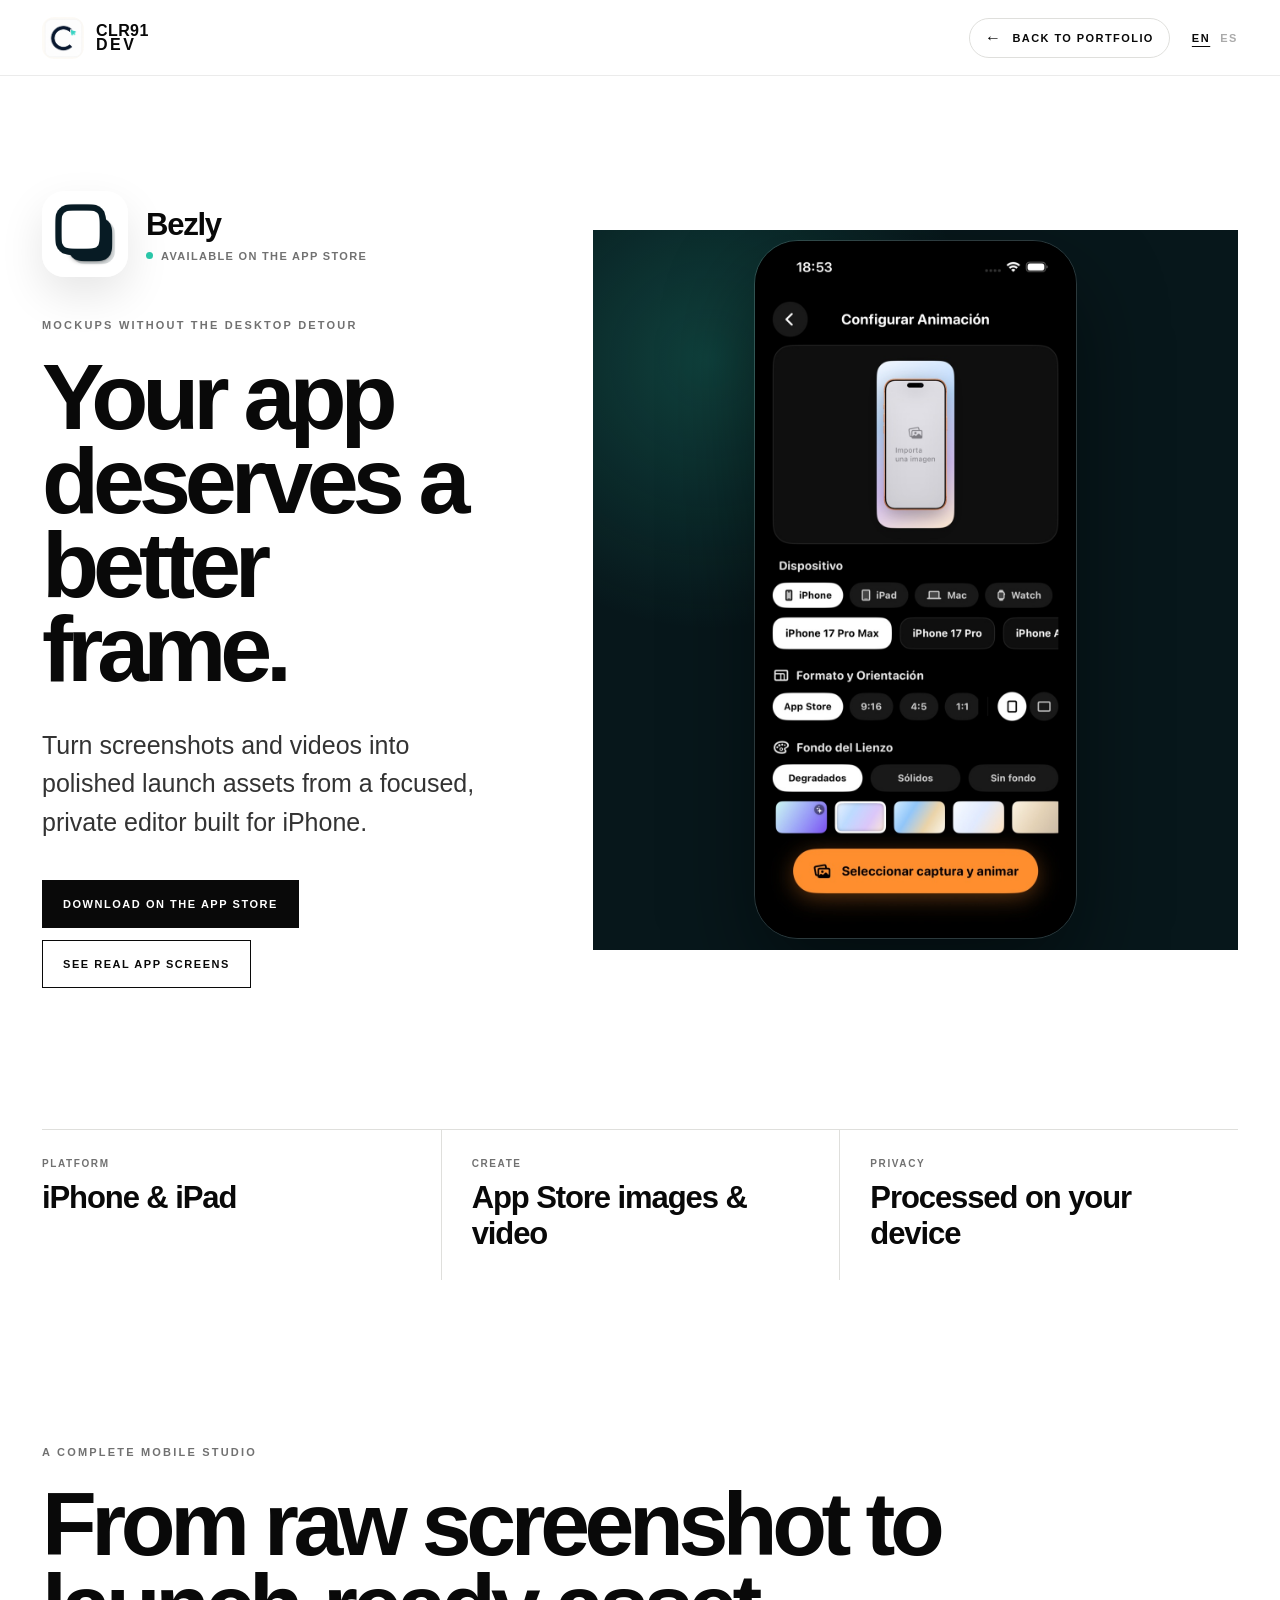
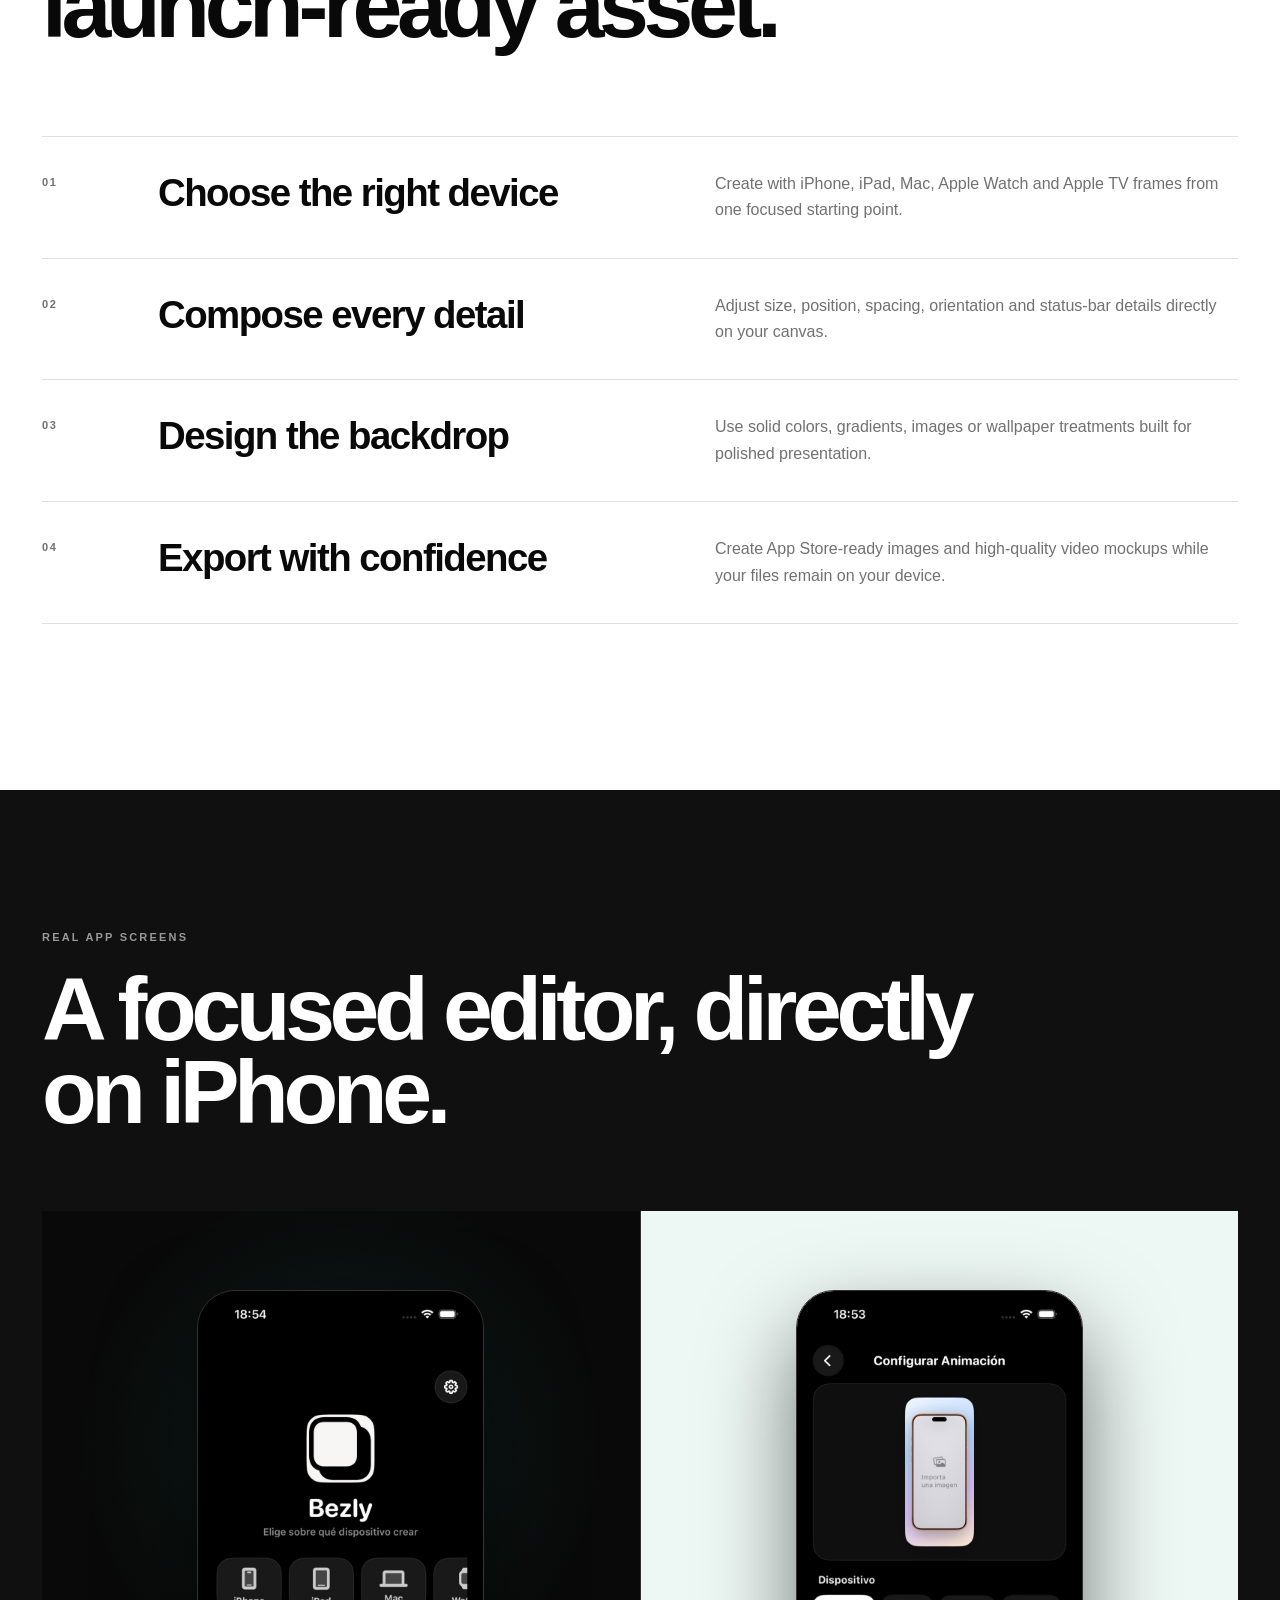
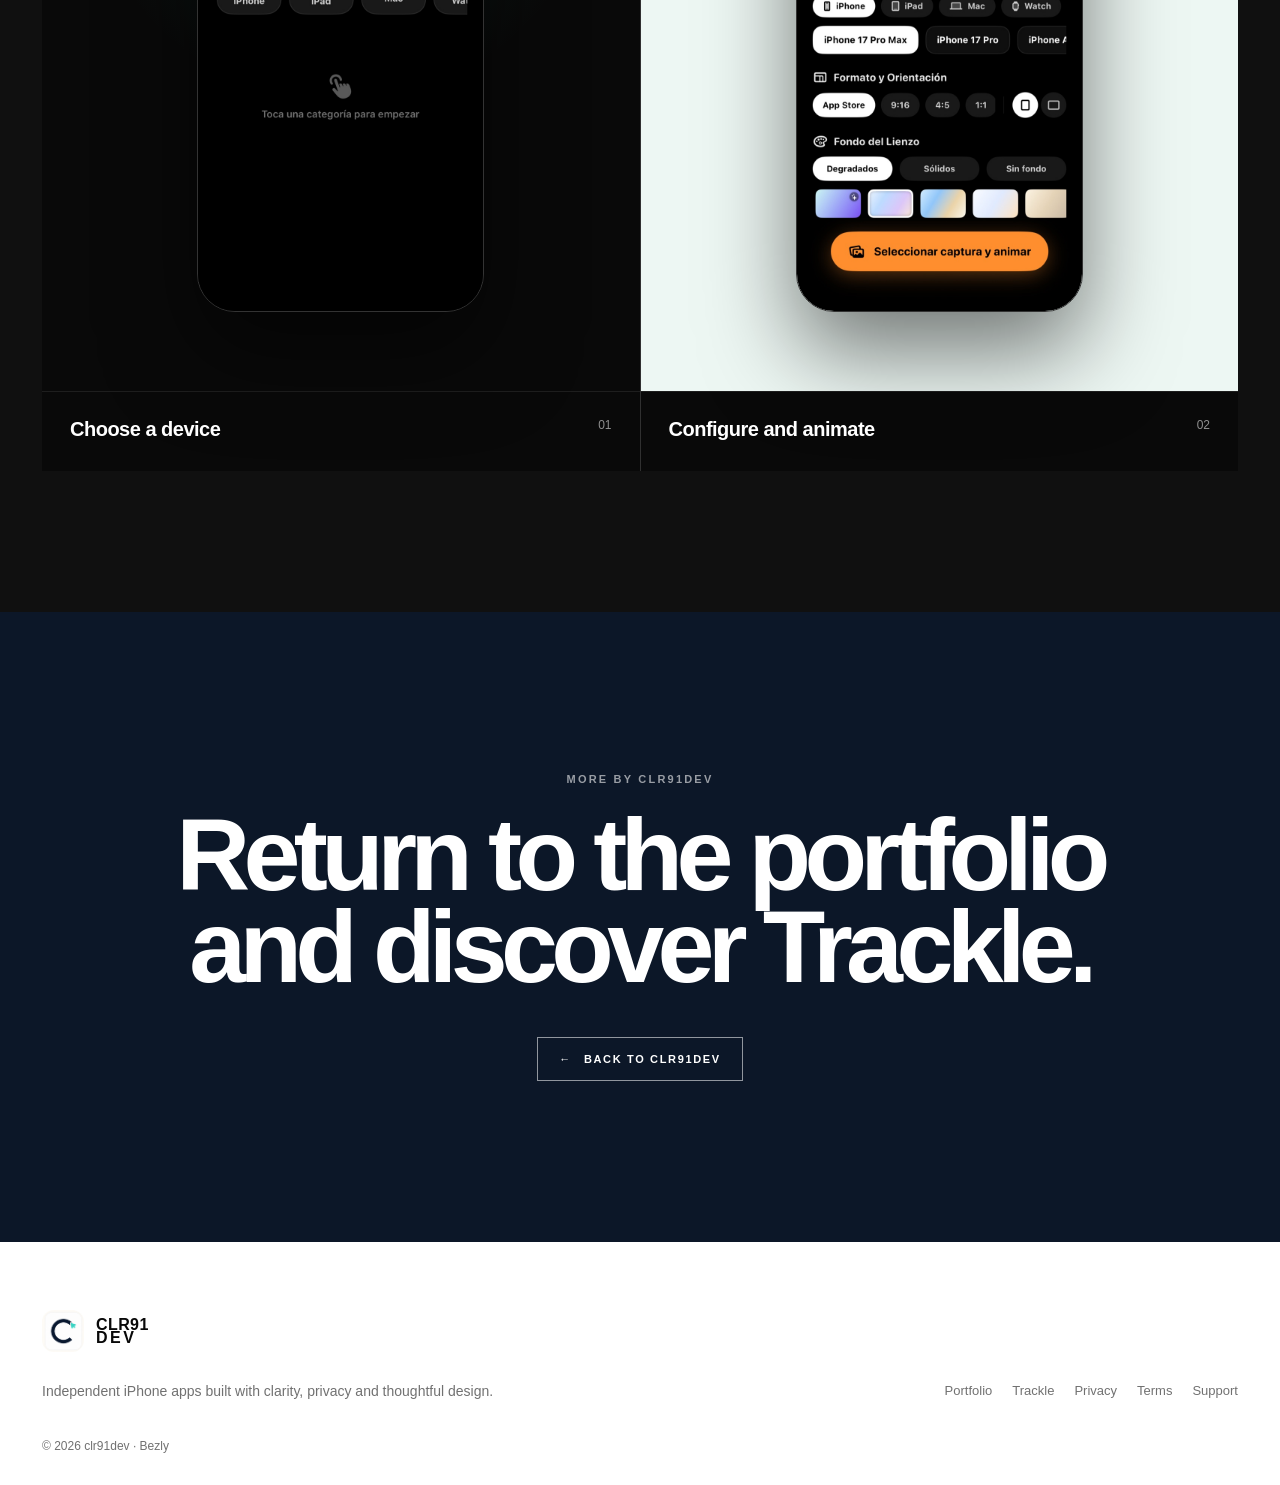
==== commit 0abdc826: "Add editorial app pages and new portfolio hero" ====
--- a/bezly/index.html
+++ b/bezly/index.html
@@ -3,408 +3,243 @@
 <head>
     <meta charset="UTF-8">
     <meta name="viewport" content="width=device-width, initial-scale=1.0">
-    <title>Bezly — Mockup & Animation Creator for iOS</title>
-    <meta name="description" content="Create stunning App Store screenshots, device-frame videos, and timeline animations ready for social channels from one private iPhone app.">
-    <meta name="theme-color" content="#F7F8FA">
-
-    <!-- Open Graph -->
-    <meta property="og:title" content="Bezly — Mockup & Animation Creator for iOS">
-    <meta property="og:description" content="Create stunning App Store screenshots, device-frame videos, and timeline animations ready for social channels from one private iPhone app.">
+    <title>Bezly — App mockups, made on iPhone</title>
+    <meta name="description" content="Create polished App Store screenshots, social assets and device-frame videos privately on your iPhone with Bezly.">
+    <meta name="theme-color" content="#ffffff">
+    <link rel="canonical" href="https://samuelclr91-del.github.io/Trackle/bezly/">
+
+    <meta property="og:title" content="Bezly — App mockups, made on iPhone">
+    <meta property="og:description" content="Create polished launch assets from a focused, private editor on iPhone.">
     <meta property="og:type" content="website">
     <meta property="og:url" content="https://samuelclr91-del.github.io/Trackle/bezly/">
-    <meta property="og:image" content="https://samuelclr91-del.github.io/Trackle/assets/bezly-logo.png">
-
-    <!-- Favicon -->
-    <link rel="icon" href="../assets/bezly-logo.png">
-
-    <link rel="stylesheet" href="./index.css">
+    <meta property="og:image" content="https://samuelclr91-del.github.io/Trackle/bezly/assets/bezly-app-icon.jpg">
+
+    <link rel="icon" type="image/jpeg" href="./assets/bezly-app-icon.jpg">
+    <link rel="apple-touch-icon" href="./assets/bezly-app-icon.jpg">
+    <link rel="stylesheet" href="../assets/app-page.css">
 </head>
-<body>
-    <div class="page">
-        <header class="nav">
-            <div class="nav-inner">
-                <a href="../" class="brand" aria-label="clr91dev">
-                    <div class="brand-logo-container">
-                        <img src="../assets/bezly-logo.png" alt="">
+<body class="bezly-page">
+    <header class="site-header">
+        <div class="header-inner">
+            <a class="brand" href="../" aria-label="Back to clr91dev">
+                <img src="../assets/clr91dev-mark-v2.png" alt="">
+                <span class="wordmark"><span>clr91</span><span>dev</span></span>
+            </a>
+
+            <div class="header-actions">
+                <a class="back-link" href="../">
+                    <span class="arrow" aria-hidden="true">←</span>
+                    <span data-i18n="nav.back">Back to portfolio</span>
+                </a>
+                <div class="language" aria-label="Language">
+                    <button class="active" data-lang="en" aria-pressed="true">EN</button>
+                    <button data-lang="es" aria-pressed="false">ES</button>
+                </div>
+            </div>
+        </div>
+    </header>
+
+    <main>
+        <section class="app-hero">
+            <div class="app-heading">
+                <div class="app-identity">
+                    <img class="app-icon" src="./assets/bezly-app-icon.jpg" alt="Bezly">
+                    <div>
+                        <div class="app-name">Bezly</div>
+                        <div class="availability" data-i18n="hero.available">Available on the App Store</div>
                     </div>
-                    <span>Bezly</span>
+                </div>
+
+                <p class="eyebrow" data-i18n="hero.eyebrow">Mockups without the desktop detour</p>
+                <h1 data-i18n="hero.title">Your app deserves a better frame.</h1>
+                <p class="hero-summary" data-i18n="hero.summary">Turn screenshots and videos into polished launch assets from a focused, private editor built for iPhone.</p>
+
+                <div class="hero-actions">
+                    <a class="button button-primary" href="https://apps.apple.com/app/id6793517767" target="_blank" rel="noopener" data-i18n="hero.download">Download on the App Store</a>
+                    <a class="button button-secondary" href="#screens" data-i18n="hero.screens">See real app screens</a>
+                </div>
+            </div>
+
+            <figure class="hero-preview">
+                <img src="./assets/bezly-animation-setup.jpg" alt="Bezly animation editor" fetchpriority="high">
+            </figure>
+        </section>
+
+        <section class="app-facts" aria-label="Bezly details">
+            <article class="fact">
+                <span data-i18n="facts.platform.label">Platform</span>
+                <strong data-i18n="facts.platform.value">iPhone & iPad</strong>
+            </article>
+            <article class="fact">
+                <span data-i18n="facts.focus.label">Create</span>
+                <strong data-i18n="facts.focus.value">App Store images & video</strong>
+            </article>
+            <article class="fact">
+                <span data-i18n="facts.privacy.label">Privacy</span>
+                <strong data-i18n="facts.privacy.value">Processed on your device</strong>
+            </article>
+        </section>
+
+        <section class="editorial">
+            <p class="section-label" data-i18n="features.label">A complete mobile studio</p>
+            <h2 data-i18n="features.title">From raw screenshot to launch-ready asset.</h2>
+
+            <div class="feature-list">
+                <article class="feature-row">
+                    <span>01</span>
+                    <h3 data-i18n="features.one.title">Choose the right device</h3>
+                    <p data-i18n="features.one.text">Create with iPhone, iPad, Mac, Apple Watch and Apple TV frames from one focused starting point.</p>
+                </article>
+                <article class="feature-row">
+                    <span>02</span>
+                    <h3 data-i18n="features.two.title">Compose every detail</h3>
+                    <p data-i18n="features.two.text">Adjust size, position, spacing, orientation and status-bar details directly on your canvas.</p>
+                </article>
+                <article class="feature-row">
+                    <span>03</span>
+                    <h3 data-i18n="features.three.title">Design the backdrop</h3>
+                    <p data-i18n="features.three.text">Use solid colors, gradients, images or wallpaper treatments built for polished presentation.</p>
+                </article>
+                <article class="feature-row">
+                    <span>04</span>
+                    <h3 data-i18n="features.four.title">Export with confidence</h3>
+                    <p data-i18n="features.four.text">Create App Store-ready images and high-quality video mockups while your files remain on your device.</p>
+                </article>
+            </div>
+        </section>
+
+        <section class="gallery" id="screens">
+            <div class="gallery-inner">
+                <div class="gallery-header">
+                    <p class="section-label" data-i18n="gallery.label">Real app screens</p>
+                    <h2 data-i18n="gallery.title">A focused editor, directly on iPhone.</h2>
+                </div>
+
+                <div class="gallery-grid">
+                    <article class="gallery-card">
+                        <div class="gallery-media">
+                            <img src="./assets/bezly-device-start.jpg" alt="Bezly device selection screen" loading="lazy">
+                        </div>
+                        <div class="gallery-caption">
+                            <h3 data-i18n="gallery.one">Choose a device</h3>
+                            <span>01</span>
+                        </div>
+                    </article>
+
+                    <article class="gallery-card">
+                        <div class="gallery-media">
+                            <img src="./assets/bezly-animation-setup.jpg" alt="Bezly animation setup screen" loading="lazy">
+                        </div>
+                        <div class="gallery-caption">
+                            <h3 data-i18n="gallery.two">Configure and animate</h3>
+                            <span>02</span>
+                        </div>
+                    </article>
+                </div>
+            </div>
+        </section>
+
+        <section class="home-return">
+            <div>
+                <p class="section-label" data-i18n="return.label">More by clr91dev</p>
+                <h2 data-i18n="return.title">Return to the portfolio and discover Trackle.</h2>
+                <a href="../"><span aria-hidden="true">←</span><span data-i18n="return.link">Back to clr91dev</span></a>
+            </div>
+        </section>
+    </main>
+
+    <footer>
+        <div class="footer-inner">
+            <div>
+                <a class="brand" href="../">
+                    <img src="../assets/clr91dev-mark-v2.png" alt="">
+                    <span class="wordmark"><span>clr91</span><span>dev</span></span>
                 </a>
-                <div class="nav-links" aria-label="Primary navigation">
-                    <a href="../" data-i18n="nav.home">clr91dev</a>
-                    <a href="#features" data-i18n="nav.editor">Editor</a>
-                    <a href="#timeline" data-i18n="nav.timeline">Timeline</a>
-                    <a href="#layouts" data-i18n="nav.layouts">Layouts</a>
-                </div>
-                <div class="nav-right">
-                    <div class="lang" aria-label="Language Selector">
-                        <button class="active" data-lang="en">EN</button>
-                        <button data-lang="es">ES</button>
-                    </div>
-                    <button class="app-button" disabled data-i18n="nav.download">Coming Soon</button>
-                </div>
-            </div>
-        </header>
-
-        <main>
-            <section class="hero">
-                <div class="hero-inner">
-                    <div class="hero-copy">
-                        <div class="eyebrow" data-i18n="hero.eyebrow">App Store & social composer</div>
-                        <h1 data-i18n="hero.title">Create polished mockups, videos and launch assets.</h1>
-                        <p data-i18n="hero.text">Bezly turns screenshots, videos and device layouts into App Store-ready visuals from a focused private editor for iPhone.</p>
-                        <div class="hero-actions">
-                            <button class="app-button-hero" disabled data-i18n="hero.primary">Coming Soon</button>
-                            <a class="secondary-button" href="#features" data-i18n="hero.secondary">Explore features</a>
-                        </div>
-                        <div class="trust-row">
-                            <span data-i18n="hero.trust1">On-device rendering</span>
-                            <span data-i18n="hero.trust2">App Store formats</span>
-                            <span data-i18n="hero.trust3">Video exports</span>
-                        </div>
-                    </div>
-
-                    <div class="hero-visual-wrapper" aria-label="Bezly app screenshots">
-                        <figure class="phone-shot phone-shot-main">
-                            <img src="./assets/bezly-device-start.jpg" alt="Bezly device selection screen" fetchpriority="high">
-                        </figure>
-                        <figure class="phone-shot phone-shot-side">
-                            <img src="./assets/bezly-animation-setup.jpg" alt="Bezly animation setup screen" loading="lazy">
-                        </figure>
-                    </div>
-                </div>
-            </section>
-
-            <section id="screens" class="screens-section">
-                <div class="section-inner">
-                    <div class="section-head">
-                        <p class="kicker" data-i18n="screens.kicker">Real app screens</p>
-                        <h2 data-i18n="screens.title">Actual Bezly flows, captured from the app.</h2>
-                        <p data-i18n="screens.text">The product still uses a dark creation interface, but the website now stays bright and lets the app screens do the talking.</p>
-                    </div>
-                    <div class="screen-gallery">
-                        <article class="screen-card">
-                            <img src="./assets/bezly-device-start.jpg" alt="Bezly start screen with device categories" loading="lazy">
-                            <strong data-i18n="screens.one.title">Choose the device</strong>
-                            <p data-i18n="screens.one.text">Start by choosing whether you are creating for iPhone, iPad, Mac or Apple Watch.</p>
-                        </article>
-                        <article class="screen-card">
-                            <img src="./assets/bezly-animation-setup.jpg" alt="Bezly animation setup with device, format and background controls" loading="lazy">
-                            <strong data-i18n="screens.two.title">Set up animation</strong>
-                            <p data-i18n="screens.two.text">Pick the device, format, orientation and canvas background before exporting.</p>
-                        </article>
-                    </div>
-                </div>
-            </section>
-
-            <section id="features">
-                <div class="section-inner">
-                    <div class="section-head">
-                        <p class="kicker" data-i18n="features.kicker">Why Bezly</p>
-                        <h2 data-i18n="features.title">From screenshot to launch asset in seconds.</h2>
-                    </div>
-                    <div class="feature-strip">
-                        <article class="pill-card">
-                            <strong data-i18n="features.one.title">Choose what to create</strong>
-                            <p data-i18n="features.one.text">Start with a screenshot, video, or animation ready for social channels and the App Store.</p>
-                        </article>
-                        <article class="pill-card">
-                            <strong data-i18n="features.two.title">Adjust the mockup</strong>
-                            <p data-i18n="features.two.text">Change device models, backgrounds, shadow, format and zoom from one focused editor.</p>
-                        </article>
-                        <article class="pill-card">
-                            <strong data-i18n="features.three.title">Export ready to use</strong>
-                            <p data-i18n="features.three.text">Save to Photos or Files as PNG, JPG or MP4 with sizes prepared for App Store and social formats.</p>
-                        </article>
-                    </div>
-                </div>
-            </section>
-
-            <section id="timeline">
-                <div class="section-inner story">
-                    <figure class="shot-timeline">
-                        <!-- Simulation of timeline animation with keyframes -->
-                        <div class="timeline-visual">
-                            <div class="timeline-track">
-                                <div class="timeline-keyframe" style="left: 20%;"></div>
-                                <div class="timeline-keyframe" style="left: 55%;"></div>
-                                <div class="timeline-keyframe" style="left: 85%;"></div>
-                                <div class="timeline-line"></div>
-                            </div>
-                            <div class="timeline-controls">
-                                <div class="timeline-play-btn"></div>
-                                <div class="timeline-zoom-indicator" data-i18n="timeline.zoom">Zoom: 1.25x</div>
-                            </div>
-                        </div>
-                    </figure>
-                    <div class="copy-card">
-                        <p class="kicker" data-i18n="timeline.kicker">Timeline & Motion</p>
-                        <h2 data-i18n="timeline.title">Bring your designs to life.</h2>
-                        <p data-i18n="timeline.text">Create fluid presentation videos by animating zoom and position on your screens. Use visual keyframes to structure your story.</p>
-                        <ul>
-                            <li data-i18n="timeline.b1">Position and zoom keyframes</li>
-                            <li data-i18n="timeline.b2">Adjustable motion curves</li>
-                            <li data-i18n="timeline.b3">Instant interactive timeline scrubbing</li>
-                        </ul>
-                    </div>
-                </div>
-            </section>
-
-            <section id="layouts">
-                <div class="section-inner">
-                    <div class="section-head">
-                        <p class="kicker" data-i18n="layouts.kicker">Layout presets</p>
-                        <h2 data-i18n="layouts.title">Multiple devices. Endless compositions.</h2>
-                        <p data-i18n="layouts.text">Create custom setups that match your content. Move between iPhone, iPad, Mac, Apple Watch and video-friendly formats.</p>
-                    </div>
-                    <div class="layout-grid">
-                        <div class="layout-card">
-                            <div class="layout-icon">
-                                <div class="device-mini-bezel"></div>
-                            </div>
-                            <strong data-i18n="layouts.one">Single device layouts</strong>
-                        </div>
-                        <div class="layout-card">
-                            <div class="layout-icon">
-                                <div class="device-mini-bezel" style="margin-right: -10px;"></div>
-                                <div class="device-mini-bezel"></div>
-                            </div>
-                            <strong data-i18n="layouts.two">Double & angled setups</strong>
-                        </div>
-                        <div class="layout-card">
-                            <div class="layout-icon">
-                                <div class="device-mini-bezel" style="transform: scale(0.85);"></div>
-                                <div class="device-mini-bezel" style="transform: scale(1); margin: 0 -8px; z-index: 2;"></div>
-                                <div class="device-mini-bezel" style="transform: scale(0.85);"></div>
-                            </div>
-                            <strong data-i18n="layouts.three">Triple fan & steps configurations</strong>
-                        </div>
-                        <div class="layout-card">
-                            <div class="layout-icon">
-                                <div class="device-mini-bezel" style="width: 26px; height: 44px;"></div>
-                                <div class="watch-mini-bezel"></div>
-                            </div>
-                            <strong data-i18n="layouts.four">Device family pairs</strong>
-                        </div>
-                    </div>
-                </div>
-            </section>
-
-            <section id="privacy" class="privacy-band">
-                <div class="section-inner story reverse">
-                    <div class="copy-card">
-                        <p class="kicker" data-i18n="privacy.kicker">Privacy First</p>
-                        <h2 data-i18n="privacy.title">Your assets never leave your device.</h2>
-                        <p data-i18n="privacy.text">The images and videos you import are processed 100% locally on your iPhone. Bezly does not use external servers to render your designs.</p>
-                        <ul>
-                            <li data-i18n="privacy.b1">On-device rendering and exports</li>
-                            <li data-i18n="privacy.b2">Zero telemetry on personal assets</li>
-                            <li data-i18n="privacy.b3">Secure local sandbox folders</li>
-                        </ul>
-                    </div>
-                    <div class="privacy-visual">
-                        <div class="shield-container">
-                            <svg viewBox="0 0 24 24" fill="none" stroke="currentColor" stroke-width="2">
-                                <path d="M12 22s8-4 8-10V5l-8-3-8 3v7c0 6 8 10 8 10z"/>
-                            </svg>
-                            <span class="shield-tag" data-i18n="privacy.tag">Local processing</span>
-                        </div>
-                    </div>
-                </div>
-            </section>
-
-            <section class="final">
-                <div class="section-inner">
-                    <div class="cta">
-                        <div>
-                            <h2 data-i18n="cta.title">Ready to frame your software?</h2>
-                            <p data-i18n="cta.text">Bezly is being built now and will live here with its App Store link as soon as it is ready.</p>
-                        </div>
-                        <button class="app-button-cta" disabled data-i18n="cta.button">Coming Soon</button>
-                    </div>
-                </div>
-            </section>
-        </main>
-
-        <footer>
-            <div class="footer-inner">
-                <div>
-                    <a href="../" class="brand">
-                        <div class="brand-logo-container">
-                            <img src="../assets/bezly-logo.png" alt="">
-                        </div>
-                        <span>Bezly</span>
-                    </a>
-                    <p data-i18n="footer.text">A private mockup, video and launch-asset creator for iPhone, built by clr91dev.</p>
-                </div>
-                <div class="footer-col">
-                    <h3 data-i18n="footer.product">Product</h3>
-                    <a href="#timeline" data-i18n="nav.timeline">Timeline</a>
-                    <a href="#layouts" data-i18n="nav.layouts">Layouts</a>
-                    <a href="#privacy" data-i18n="nav.privacy">Privacy</a>
-                    <a href="../" data-i18n="nav.clr91dev" style="margin-top: 15px; font-weight: 800; display: block; color: var(--orange);">clr91dev</a>
-                </div>
-                <div class="footer-col">
-                    <h3 data-i18n="footer.legal">Legal</h3>
-                    <a href="#privacy" data-i18n="nav.privacy">Privacy</a>
-                    <a href="mailto:clr91dev@gmail.com">clr91dev@gmail.com</a>
-                </div>
-            </div>
-            <div class="copyright">© 2026 clr91dev</div>
-        </footer>
-    </div>
+                <p class="footer-copy" data-i18n="footer.text">Independent iPhone apps built with clarity, privacy and thoughtful design.</p>
+            </div>
+            <nav class="footer-links" aria-label="Footer">
+                <a href="../" data-i18n="footer.home">Portfolio</a>
+                <a href="../trackle/">Trackle</a>
+                <a href="./privacy/" data-i18n="footer.privacy">Privacy</a>
+                <a href="./terms/" data-i18n="footer.terms">Terms</a>
+                <a href="./support/" data-i18n="footer.support">Support</a>
+            </nav>
+        </div>
+        <div class="copyright">© 2026 clr91dev · Bezly</div>
+    </footer>
 
     <script>
-        const translations = {
+        window.PAGE_TRANSLATIONS = {
             en: {
-                "nav.home": "clr91dev",
-                "nav.editor": "Editor",
-                "nav.timeline": "Timeline",
-                "nav.layouts": "Layouts",
-                "nav.privacy": "Privacy",
-                "nav.download": "Coming Soon",
-                "nav.clr91dev": "clr91dev",
-                "hero.eyebrow": "App Store & social composer",
-                "hero.title": "Create polished mockups, videos and launch assets.",
-                "hero.text": "Bezly turns screenshots, videos and device layouts into App Store-ready visuals from a focused private editor for iPhone.",
-                "hero.primary": "Coming Soon",
-                "hero.secondary": "Explore features",
-                "hero.trust1": "On-device rendering",
-                "hero.trust2": "App Store formats",
-                "hero.trust3": "Video exports",
-                "screens.kicker": "Real app screens",
-                "screens.title": "Actual Bezly flows, captured from the app.",
-                "screens.text": "The product still uses a dark creation interface, but the website now stays bright and lets the app screens do the talking.",
-                "screens.one.title": "Choose the device",
-                "screens.one.text": "Start by choosing whether you are creating for iPhone, iPad, Mac or Apple Watch.",
-                "screens.two.title": "Set up animation",
-                "screens.two.text": "Pick the device, format, orientation and canvas background before exporting.",
-                "features.kicker": "Why Bezly",
-                "features.title": "From screenshot to launch asset in seconds.",
-                "features.one.title": "Choose what to create",
-                "features.one.text": "Start with a screenshot, video, or animation ready for social channels and the App Store.",
-                "features.two.title": "Adjust the mockup",
-                "features.two.text": "Change device models, backgrounds, shadow, format and zoom from one focused editor.",
-                "features.three.title": "Export ready to use",
-                "features.three.text": "Save to Photos or Files as PNG, JPG or MP4 with sizes prepared for App Store and social formats.",
-                "timeline.kicker": "Timeline & Motion",
-                "timeline.title": "Bring your designs to life.",
-                "timeline.text": "Create fluid presentation videos by animating zoom and position on your screens. Use visual keyframes to structure your story.",
-                "timeline.zoom": "Zoom: 1.25x",
-                "timeline.b1": "Position and zoom keyframes",
-                "timeline.b2": "Adjustable motion curves",
-                "timeline.b3": "Instant interactive timeline scrubbing",
-                "layouts.kicker": "Layout presets",
-                "layouts.title": "Multiple devices. Endless compositions.",
-                "layouts.text": "Create custom setups that match your content. Move between iPhone, iPad, Mac, Apple Watch and video-friendly formats.",
-                "layouts.one": "Single device layouts",
-                "layouts.two": "Double & angled setups",
-                "layouts.three": "Triple fan & steps configurations",
-                "layouts.four": "Device family pairs",
-                "privacy.kicker": "Privacy First",
-                "privacy.title": "Your assets never leave your device.",
-                "privacy.text": "The images and videos you import are processed 100% locally on your iPhone. Bezly does not use external servers to render your designs.",
-                "privacy.b1": "On-device rendering and exports",
-                "privacy.b2": "Zero telemetry on personal assets",
-                "privacy.b3": "Secure local sandbox folders",
-                "privacy.tag": "Local processing",
-                "cta.title": "Ready to frame your software?",
-                "cta.text": "Bezly is being built now and will live here with its App Store link as soon as it is ready.",
-                "cta.button": "Coming Soon",
-                "footer.text": "A private mockup, video and launch-asset creator for iPhone, built by clr91dev.",
-                "footer.product": "Product",
-                "footer.legal": "Legal",
-                "footer.privacy": "Privacy Policy",
-                "footer.terms": "Terms of Use"
+                "nav.back": "Back to portfolio",
+                "hero.available": "Available on the App Store",
+                "hero.eyebrow": "Mockups without the desktop detour",
+                "hero.title": "Your app deserves a better frame.",
+                "hero.summary": "Turn screenshots and videos into polished launch assets from a focused, private editor built for iPhone.",
+                "hero.download": "Download on the App Store",
+                "hero.screens": "See real app screens",
+                "facts.platform.label": "Platform", "facts.platform.value": "iPhone & iPad",
+                "facts.focus.label": "Create", "facts.focus.value": "App Store images & video",
+                "facts.privacy.label": "Privacy", "facts.privacy.value": "Processed on your device",
+                "features.label": "A complete mobile studio",
+                "features.title": "From raw screenshot to launch-ready asset.",
+                "features.one.title": "Choose the right device",
+                "features.one.text": "Create with iPhone, iPad, Mac, Apple Watch and Apple TV frames from one focused starting point.",
+                "features.two.title": "Compose every detail",
+                "features.two.text": "Adjust size, position, spacing, orientation and status-bar details directly on your canvas.",
+                "features.three.title": "Design the backdrop",
+                "features.three.text": "Use solid colors, gradients, images or wallpaper treatments built for polished presentation.",
+                "features.four.title": "Export with confidence",
+                "features.four.text": "Create App Store-ready images and high-quality video mockups while your files remain on your device.",
+                "gallery.label": "Real app screens",
+                "gallery.title": "A focused editor, directly on iPhone.",
+                "gallery.one": "Choose a device",
+                "gallery.two": "Configure and animate",
+                "return.label": "More by clr91dev",
+                "return.title": "Return to the portfolio and discover Trackle.",
+                "return.link": "Back to clr91dev",
+                "footer.text": "Independent iPhone apps built with clarity, privacy and thoughtful design.",
+                "footer.home": "Portfolio",
+                "footer.privacy": "Privacy",
+                "footer.terms": "Terms",
+                "footer.support": "Support"
             },
             es: {
-                "nav.home": "clr91dev",
-                "nav.editor": "Editor",
-                "nav.timeline": "Línea de tiempo",
-                "nav.layouts": "Composiciones",
-                "nav.privacy": "Privacidad",
-                "nav.download": "Próximamente",
-                "nav.clr91dev": "clr91dev",
-                "hero.eyebrow": "Editor para App Store y redes",
-                "hero.title": "Crea mockups, vídeos y assets de lanzamiento pulidos.",
-                "hero.text": "Bezly convierte capturas, vídeos y composiciones de dispositivo en visuales listos para App Store desde un editor privado para iPhone.",
-                "hero.primary": "Próximamente",
-                "hero.secondary": "Ver funciones",
-                "hero.trust1": "Renderizado local",
-                "hero.trust2": "Formatos App Store",
-                "hero.trust3": "Exportación de vídeo",
-                "screens.kicker": "Pantallas reales",
-                "screens.title": "Flujos reales de Bezly, capturados desde la app.",
-                "screens.text": "El producto mantiene una interfaz de creación oscura, pero la web ahora respira en claro y deja que las pantallas de la app hablen.",
-                "screens.one.title": "Elige el dispositivo",
-                "screens.one.text": "Empieza eligiendo si vas a crear para iPhone, iPad, Mac o Apple Watch.",
-                "screens.two.title": "Configura la animación",
-                "screens.two.text": "Selecciona dispositivo, formato, orientación y fondo del lienzo antes de exportar.",
-                "features.kicker": "Por qué Bezly",
-                "features.title": "De una captura a recurso de App Store en segundos.",
-                "features.one.title": "Elige qué crear",
-                "features.one.text": "Empieza con una captura, un vídeo o una animación preparada para redes y App Store.",
-                "features.two.title": "Ajusta el mockup",
-                "features.two.text": "Cambia dispositivo, fondo, sombra, relación de aspecto y zoom desde un editor enfocado.",
-                "features.three.title": "Exporta listo para usar",
-                "features.three.text": "Guarda en Fotos o Archivos como PNG, JPG o MP4 con tamaños preparados para App Store y redes.",
-                "timeline.kicker": "Línea de Tiempo y Movimiento",
-                "timeline.title": "Dale vida a tus diseños.",
-                "timeline.text": "Crea vídeos fluidos animando zoom y posición sobre la imagen. Estructura el movimiento con fotogramas clave.",
-                "timeline.zoom": "Zoom: 1.25x",
-                "timeline.b1": "Fotogramas clave de zoom y posición",
-                "timeline.b2": "Curvas de movimiento ajustables",
-                "timeline.b3": "Previsualización interactiva al deslizar",
-                "layouts.kicker": "Plantillas de diseño",
-                "layouts.title": "Múltiples dispositivos. Composiciones sin fin.",
-                "layouts.text": "Crea composiciones que se adapten a tu contenido. Cambia entre iPhone, iPad, Mac, Apple Watch y formatos de vídeo.",
-                "layouts.one": "Diseños de dispositivo único",
-                "layouts.two": "Composiciones dobles e inclinadas",
-                "layouts.three": "Distribuciones triples y en abanico",
-                "layouts.four": "Parejas de dispositivos diferentes",
-                "privacy.kicker": "Privadas por Diseño",
-                "privacy.title": "Tus capturas nunca salen del dispositivo.",
-                "privacy.text": "Las imágenes y vídeos que importas se procesan de forma local en tu iPhone. Bezly nunca los sube a servidores externos.",
-                "privacy.b1": "Renderizado y exportación local",
-                "privacy.b2": "Sin telemetría en tus archivos personales",
-                "privacy.b3": "Directorios locales completamente seguros",
-                "privacy.tag": "Procesamiento local",
-                "cta.title": "¿Listo para presentar tu app?",
-                "cta.text": "Bezly está en desarrollo y aquí tendrá su enlace de App Store en cuanto esté listo.",
-                "cta.button": "Próximamente",
-                "footer.text": "Creador privado de mockups, vídeo y assets de lanzamiento para iPhone, por clr91dev.",
-                "footer.product": "Producto",
-                "footer.legal": "Legal",
-                "footer.privacy": "Política de privacidad",
-                "footer.terms": "Términos de uso"
+                "nav.back": "Volver al portfolio",
+                "hero.available": "Disponible en App Store",
+                "hero.eyebrow": "Mockups sin pasar por el ordenador",
+                "hero.title": "Tu app merece un marco mejor.",
+                "hero.summary": "Convierte capturas y vídeos en recursos de lanzamiento pulidos desde un editor privado y enfocado creado para el iPhone.",
+                "hero.download": "Descargar en App Store",
+                "hero.screens": "Ver capturas reales",
+                "facts.platform.label": "Plataforma", "facts.platform.value": "iPhone y iPad",
+                "facts.focus.label": "Crea", "facts.focus.value": "Imágenes y vídeo para App Store",
+                "facts.privacy.label": "Privacidad", "facts.privacy.value": "Procesamiento en tu dispositivo",
+                "features.label": "Un estudio móvil completo",
+                "features.title": "De una captura sin editar a un recurso listo para publicar.",
+                "features.one.title": "Elige el dispositivo adecuado",
+                "features.one.text": "Crea con marcos de iPhone, iPad, Mac, Apple Watch y Apple TV desde un punto de partida claro.",
+                "features.two.title": "Compón cada detalle",
+                "features.two.text": "Ajusta tamaño, posición, separación, orientación y los detalles de la barra de estado directamente en el lienzo.",
+                "features.three.title": "Diseña el fondo",
+                "features.three.text": "Usa colores sólidos, degradados, imágenes o fondos de pantalla para conseguir una presentación cuidada.",
+                "features.four.title": "Exporta con confianza",
+                "features.four.text": "Crea imágenes listas para App Store y mockups de vídeo en alta calidad mientras tus archivos permanecen en tu dispositivo.",
+                "gallery.label": "Capturas reales de la app",
+                "gallery.title": "Un editor directo y enfocado, en el iPhone.",
+                "gallery.one": "Elige un dispositivo",
+                "gallery.two": "Configura y anima",
+                "return.label": "Más de clr91dev",
+                "return.title": "Vuelve al portfolio y descubre Trackle.",
+                "return.link": "Volver a clr91dev",
+                "footer.text": "Apps independientes para iPhone creadas con claridad, privacidad y un diseño cuidado.",
+                "footer.home": "Portfolio",
+                "footer.privacy": "Privacidad",
+                "footer.terms": "Términos",
+                "footer.support": "Soporte"
             }
         };
-
-        function applyLanguage(lang) {
-            const dictionary = translations[lang] || translations.en;
-            document.documentElement.lang = lang;
-            document.querySelectorAll("[data-i18n]").forEach((node) => {
-                const key = node.getAttribute("data-i18n");
-                if (dictionary[key]) node.textContent = dictionary[key];
-            });
-            document.querySelectorAll("[data-lang]").forEach((button) => {
-                button.classList.toggle("active", button.dataset.lang === lang);
-            });
-            try { localStorage.setItem("clr91dev-site-language", lang); } catch (_) {}
-        }
-
-        function initialLanguage() {
-            try {
-                const saved = localStorage.getItem("clr91dev-site-language") || localStorage.getItem("bezly-site-language");
-                if (saved === "es" || saved === "en") return saved;
-            } catch (_) {}
-            return (navigator.language || "en").toLowerCase().startsWith("es") ? "es" : "en";
-        }
-
-        document.querySelectorAll("[data-lang]").forEach((button) => {
-            button.addEventListener("click", () => applyLanguage(button.dataset.lang));
-        });
-
-        applyLanguage(initialLanguage());
     </script>
+    <script src="../assets/app-page.js"></script>
 </body>
 </html>
--- a/assets/app-page.css
+++ b/assets/app-page.css
@@ -0,0 +1,748 @@
+* {
+    box-sizing: border-box;
+    margin: 0;
+    padding: 0;
+}
+
+:root {
+    --ink: #090909;
+    --paper: #ffffff;
+    --quiet: #717171;
+    --line: #dfdfdc;
+    --soft: #f4f4f1;
+    --navy: #0c1728;
+    --mint: #2ac6a8;
+    --max: 1380px;
+}
+
+html {
+    scroll-behavior: smooth;
+}
+
+body {
+    background: var(--paper);
+    color: var(--ink);
+    font-family: -apple-system, BlinkMacSystemFont, "Helvetica Neue", Arial, sans-serif;
+    -webkit-font-smoothing: antialiased;
+    text-rendering: optimizeLegibility;
+}
+
+a {
+    color: inherit;
+    text-decoration: none;
+}
+
+button {
+    border: 0;
+    background: none;
+    color: inherit;
+    font: inherit;
+    cursor: pointer;
+}
+
+img {
+    display: block;
+    max-width: 100%;
+}
+
+.site-header {
+    position: sticky;
+    z-index: 50;
+    top: 0;
+    height: 76px;
+    border-bottom: 1px solid rgba(10, 10, 10, .08);
+    background: rgba(255, 255, 255, .94);
+    backdrop-filter: blur(18px);
+}
+
+.header-inner {
+    width: min(100%, var(--max));
+    height: 100%;
+    margin: 0 auto;
+    padding: 0 42px;
+    display: flex;
+    align-items: center;
+    justify-content: space-between;
+    gap: 28px;
+}
+
+.brand {
+    display: inline-flex;
+    align-items: center;
+    gap: 12px;
+    flex: none;
+}
+
+.brand img {
+    width: 42px;
+    height: 42px;
+    border-radius: 12px;
+}
+
+.wordmark {
+    display: grid;
+    font-size: 16px;
+    font-weight: 900;
+    line-height: .82;
+    letter-spacing: .025em;
+    text-transform: uppercase;
+}
+
+.wordmark span:last-child {
+    letter-spacing: .16em;
+}
+
+.header-actions {
+    display: flex;
+    align-items: center;
+    gap: 22px;
+}
+
+.back-link {
+    display: inline-flex;
+    align-items: center;
+    gap: 10px;
+    padding: 11px 15px;
+    border: 1px solid var(--line);
+    border-radius: 999px;
+    font-size: 11px;
+    font-weight: 800;
+    letter-spacing: .13em;
+    text-transform: uppercase;
+    transition: color .2s ease, background .2s ease, border-color .2s ease;
+}
+
+.back-link:hover,
+.back-link:focus-visible {
+    border-color: var(--ink);
+    background: var(--ink);
+    color: white;
+}
+
+.back-link .arrow {
+    font-size: 16px;
+    line-height: 1;
+}
+
+.language {
+    display: flex;
+    gap: 10px;
+}
+
+.language button {
+    padding: 7px 0;
+    color: #aaa;
+    font-size: 11px;
+    font-weight: 800;
+    letter-spacing: .14em;
+}
+
+.language button.active {
+    color: var(--ink);
+    text-decoration: underline;
+    text-underline-offset: 4px;
+}
+
+.app-hero {
+    width: min(100%, var(--max));
+    margin: 0 auto;
+    padding: clamp(76px, 9vw, 138px) 42px clamp(90px, 11vw, 168px);
+    display: grid;
+    grid-template-columns: minmax(0, .82fr) minmax(440px, 1.18fr);
+    gap: clamp(54px, 8vw, 126px);
+    align-items: center;
+}
+
+.app-heading {
+    max-width: 650px;
+}
+
+.app-identity {
+    display: flex;
+    align-items: center;
+    gap: 18px;
+    margin-bottom: 42px;
+}
+
+.app-icon {
+    width: 86px;
+    height: 86px;
+    border-radius: 22px;
+    object-fit: cover;
+    box-shadow: 0 18px 44px rgba(0, 0, 0, .1);
+}
+
+.app-name {
+    font-size: 31px;
+    font-weight: 750;
+    letter-spacing: -.04em;
+}
+
+.availability {
+    width: fit-content;
+    margin-top: 7px;
+    display: flex;
+    align-items: center;
+    gap: 8px;
+    color: var(--quiet);
+    font-size: 11px;
+    font-weight: 800;
+    letter-spacing: .12em;
+    text-transform: uppercase;
+}
+
+.availability::before {
+    width: 7px;
+    height: 7px;
+    border-radius: 50%;
+    background: var(--mint);
+    content: "";
+}
+
+.eyebrow,
+.section-label {
+    color: var(--quiet);
+    font-size: 11px;
+    font-weight: 800;
+    letter-spacing: .2em;
+    text-transform: uppercase;
+}
+
+.app-heading h1 {
+    margin-top: 24px;
+    font-size: clamp(58px, 7.3vw, 108px);
+    font-weight: 720;
+    line-height: .9;
+    letter-spacing: -.065em;
+}
+
+.hero-summary {
+    max-width: 570px;
+    margin-top: 34px;
+    color: #333;
+    font-size: clamp(18px, 2vw, 25px);
+    line-height: 1.55;
+}
+
+.hero-actions {
+    margin-top: 38px;
+    display: flex;
+    flex-wrap: wrap;
+    gap: 12px;
+}
+
+.button {
+    display: inline-flex;
+    align-items: center;
+    justify-content: center;
+    min-height: 48px;
+    padding: 0 20px;
+    border: 1px solid var(--ink);
+    font-size: 11px;
+    font-weight: 800;
+    letter-spacing: .14em;
+    text-transform: uppercase;
+    transition: color .2s ease, background .2s ease;
+}
+
+.button-primary {
+    background: var(--ink);
+    color: white;
+}
+
+.button-primary:hover,
+.button-primary:focus-visible {
+    background: white;
+    color: var(--ink);
+}
+
+.button-secondary:hover,
+.button-secondary:focus-visible {
+    background: var(--ink);
+    color: white;
+}
+
+.hero-preview {
+    position: relative;
+    min-height: 720px;
+    overflow: hidden;
+    display: grid;
+    place-items: center;
+}
+
+.trackle-page .hero-preview {
+    background: #e9f3fb;
+}
+
+.trackle-page .hero-preview img {
+    width: min(71%, 510px);
+    box-shadow: 0 40px 100px rgba(31, 64, 87, .17);
+}
+
+.bezly-page .hero-preview {
+    background:
+        radial-gradient(circle at 18% 18%, rgba(42, 198, 168, .24), transparent 34%),
+        #07171b;
+}
+
+.bezly-page .hero-preview img {
+    width: min(50%, 390px);
+    border: 1px solid rgba(255, 255, 255, .15);
+    border-radius: 44px;
+    box-shadow: 0 38px 90px rgba(0, 0, 0, .46);
+}
+
+.app-facts {
+    width: min(100%, var(--max));
+    margin: 0 auto;
+    padding: 0 42px clamp(110px, 13vw, 190px);
+    display: grid;
+    grid-template-columns: repeat(3, 1fr);
+}
+
+.fact {
+    padding: 28px 30px 28px 0;
+    border-top: 1px solid var(--line);
+}
+
+.fact + .fact {
+    padding-left: 30px;
+    border-left: 1px solid var(--line);
+}
+
+.fact span {
+    display: block;
+    color: var(--quiet);
+    font-size: 10px;
+    font-weight: 800;
+    letter-spacing: .16em;
+    text-transform: uppercase;
+}
+
+.fact strong {
+    display: block;
+    margin-top: 11px;
+    font-size: clamp(21px, 2.6vw, 31px);
+    font-weight: 650;
+    letter-spacing: -.035em;
+}
+
+.editorial {
+    width: min(100%, var(--max));
+    margin: 0 auto;
+    padding: 0 42px clamp(110px, 13vw, 190px);
+}
+
+.editorial h2,
+.gallery-header h2 {
+    max-width: 1000px;
+    margin-top: 25px;
+    font-size: clamp(52px, 7vw, 100px);
+    font-weight: 700;
+    line-height: .92;
+    letter-spacing: -.06em;
+}
+
+.feature-list {
+    margin-top: 88px;
+    border-top: 1px solid var(--line);
+}
+
+.feature-row {
+    padding: 34px 0;
+    display: grid;
+    grid-template-columns: 82px 1fr 1fr;
+    gap: 34px;
+    border-bottom: 1px solid var(--line);
+}
+
+.feature-row > span {
+    padding-top: 5px;
+    color: var(--quiet);
+    font-size: 11px;
+    font-weight: 800;
+    letter-spacing: .14em;
+}
+
+.feature-row h3 {
+    font-size: clamp(26px, 3vw, 39px);
+    font-weight: 650;
+    letter-spacing: -.04em;
+}
+
+.feature-row p {
+    max-width: 520px;
+    color: var(--quiet);
+    font-size: 16px;
+    line-height: 1.65;
+}
+
+.gallery {
+    padding: clamp(92px, 11vw, 160px) 42px;
+    background: var(--soft);
+}
+
+.gallery-inner {
+    width: min(100%, var(--max));
+    margin: 0 auto;
+}
+
+.gallery-header {
+    max-width: 960px;
+}
+
+.gallery-grid {
+    margin-top: 78px;
+    display: grid;
+    grid-template-columns: repeat(2, minmax(0, 1fr));
+    gap: 26px;
+}
+
+.gallery-card {
+    min-width: 0;
+    overflow: hidden;
+    background: white;
+}
+
+.gallery-card-wide {
+    grid-column: 1 / -1;
+}
+
+.gallery-media {
+    min-height: 640px;
+    padding: clamp(26px, 4vw, 62px);
+    display: grid;
+    place-items: center;
+    background: #eef4fa;
+}
+
+.gallery-card:nth-child(2) .gallery-media {
+    background: #edf7f3;
+}
+
+.gallery-card:nth-child(3) .gallery-media {
+    background: #f1effa;
+}
+
+.gallery-card:nth-child(4) .gallery-media {
+    background: #eff3f8;
+}
+
+.gallery-card:nth-child(5) .gallery-media {
+    background: #fbf0f3;
+}
+
+.gallery-media img {
+    width: min(74%, 560px);
+    max-height: 820px;
+    object-fit: contain;
+    box-shadow: 0 35px 90px rgba(35, 53, 74, .13);
+}
+
+.bezly-page .gallery {
+    background: #101010;
+    color: white;
+}
+
+.bezly-page .gallery .section-label {
+    color: #999;
+}
+
+.bezly-page .gallery-grid {
+    gap: 1px;
+    background: #303030;
+}
+
+.bezly-page .gallery-card {
+    background: #090909;
+}
+
+.bezly-page .gallery-media {
+    min-height: 780px;
+    background:
+        radial-gradient(circle at 50% 30%, rgba(42, 198, 168, .13), transparent 42%),
+        #090909;
+}
+
+.bezly-page .gallery-media img {
+    width: min(58%, 420px);
+    max-height: 860px;
+    border: 1px solid #333;
+    border-radius: 38px;
+    box-shadow: 0 40px 90px rgba(0, 0, 0, .52);
+}
+
+.gallery-caption {
+    padding: 26px 28px 30px;
+    display: flex;
+    justify-content: space-between;
+    gap: 20px;
+    border-top: 1px solid rgba(127, 127, 127, .18);
+}
+
+.gallery-caption h3 {
+    font-size: 20px;
+    font-weight: 650;
+    letter-spacing: -.025em;
+}
+
+.gallery-caption span {
+    color: var(--quiet);
+    font-size: 12px;
+}
+
+.bezly-page .gallery-caption span {
+    color: #8f8f8f;
+}
+
+.home-return {
+    min-height: 70svh;
+    padding: 100px 42px;
+    display: grid;
+    place-items: center;
+    background: var(--navy);
+    color: white;
+    text-align: center;
+}
+
+.home-return p {
+    color: rgba(255, 255, 255, .58);
+}
+
+.home-return h2 {
+    max-width: 970px;
+    margin-top: 24px;
+    font-size: clamp(54px, 8vw, 118px);
+    font-weight: 700;
+    line-height: .9;
+    letter-spacing: -.065em;
+}
+
+.home-return a {
+    margin-top: 44px;
+    display: inline-flex;
+    align-items: center;
+    gap: 12px;
+    padding: 15px 21px;
+    border: 1px solid rgba(255, 255, 255, .55);
+    font-size: 11px;
+    font-weight: 800;
+    letter-spacing: .15em;
+    text-transform: uppercase;
+    transition: color .2s ease, background .2s ease;
+}
+
+.home-return a:hover,
+.home-return a:focus-visible {
+    background: white;
+    color: var(--navy);
+}
+
+footer {
+    background: white;
+}
+
+.footer-inner {
+    width: min(100%, var(--max));
+    margin: 0 auto;
+    padding: 68px 42px 36px;
+    display: flex;
+    align-items: flex-end;
+    justify-content: space-between;
+    gap: 42px;
+}
+
+.footer-copy {
+    max-width: 490px;
+    margin-top: 24px;
+    color: var(--quiet);
+    font-size: 14px;
+    line-height: 1.65;
+}
+
+.footer-links {
+    display: flex;
+    flex-wrap: wrap;
+    justify-content: flex-end;
+    gap: 20px;
+}
+
+.footer-links a {
+    padding-bottom: 4px;
+    border-bottom: 1px solid transparent;
+    color: var(--quiet);
+    font-size: 13px;
+}
+
+.footer-links a:hover,
+.footer-links a:focus-visible {
+    border-color: currentColor;
+    color: var(--ink);
+}
+
+.copyright {
+    width: min(100%, var(--max));
+    margin: 0 auto;
+    padding: 0 42px 32px;
+    color: var(--quiet);
+    font-size: 12px;
+}
+
+@media (max-width: 980px) {
+    .app-hero {
+        grid-template-columns: 1fr;
+    }
+
+    .app-heading {
+        max-width: 790px;
+    }
+
+    .hero-preview {
+        min-height: 680px;
+    }
+
+    .feature-row {
+        grid-template-columns: 56px 1fr;
+    }
+
+    .feature-row p {
+        grid-column: 2;
+    }
+}
+
+@media (max-width: 720px) {
+    .header-inner {
+        padding: 0 18px;
+    }
+
+    .wordmark {
+        display: none;
+    }
+
+    .header-actions {
+        gap: 13px;
+    }
+
+    .back-link {
+        padding: 10px 12px;
+        letter-spacing: .08em;
+    }
+
+    .app-hero,
+    .app-facts,
+    .editorial {
+        padding-right: 20px;
+        padding-left: 20px;
+    }
+
+    .app-hero {
+        padding-top: 62px;
+        gap: 50px;
+    }
+
+    .app-identity {
+        margin-bottom: 32px;
+    }
+
+    .app-icon {
+        width: 70px;
+        height: 70px;
+        border-radius: 18px;
+    }
+
+    .hero-preview {
+        min-height: 560px;
+    }
+
+    .trackle-page .hero-preview img {
+        width: 82%;
+    }
+
+    .bezly-page .hero-preview img {
+        width: 62%;
+        border-radius: 34px;
+    }
+
+    .app-facts {
+        grid-template-columns: 1fr;
+    }
+
+    .fact {
+        padding: 24px 0;
+    }
+
+    .fact + .fact {
+        padding-left: 0;
+        border-left: 0;
+    }
+
+    .feature-list {
+        margin-top: 58px;
+    }
+
+    .feature-row {
+        grid-template-columns: 38px 1fr;
+        gap: 18px;
+    }
+
+    .gallery {
+        padding-right: 20px;
+        padding-left: 20px;
+    }
+
+    .gallery-grid {
+        grid-template-columns: 1fr;
+        margin-top: 54px;
+    }
+
+    .gallery-card-wide {
+        grid-column: auto;
+    }
+
+    .gallery-media,
+    .bezly-page .gallery-media {
+        min-height: 540px;
+    }
+
+    .gallery-media img {
+        width: 88%;
+    }
+
+    .bezly-page .gallery-media img {
+        width: 72%;
+        border-radius: 31px;
+    }
+
+    .home-return {
+        padding-right: 22px;
+        padding-left: 22px;
+    }
+
+    .footer-inner {
+        padding-right: 20px;
+        padding-left: 20px;
+        align-items: flex-start;
+        flex-direction: column;
+    }
+
+    .footer-links {
+        justify-content: flex-start;
+    }
+
+    .copyright {
+        padding-right: 20px;
+        padding-left: 20px;
+    }
+}
+
+@media (prefers-reduced-motion: reduce) {
+    html {
+        scroll-behavior: auto;
+    }
+
+    *,
+    *::before,
+    *::after {
+        transition-duration: .01ms !important;
+    }
+}
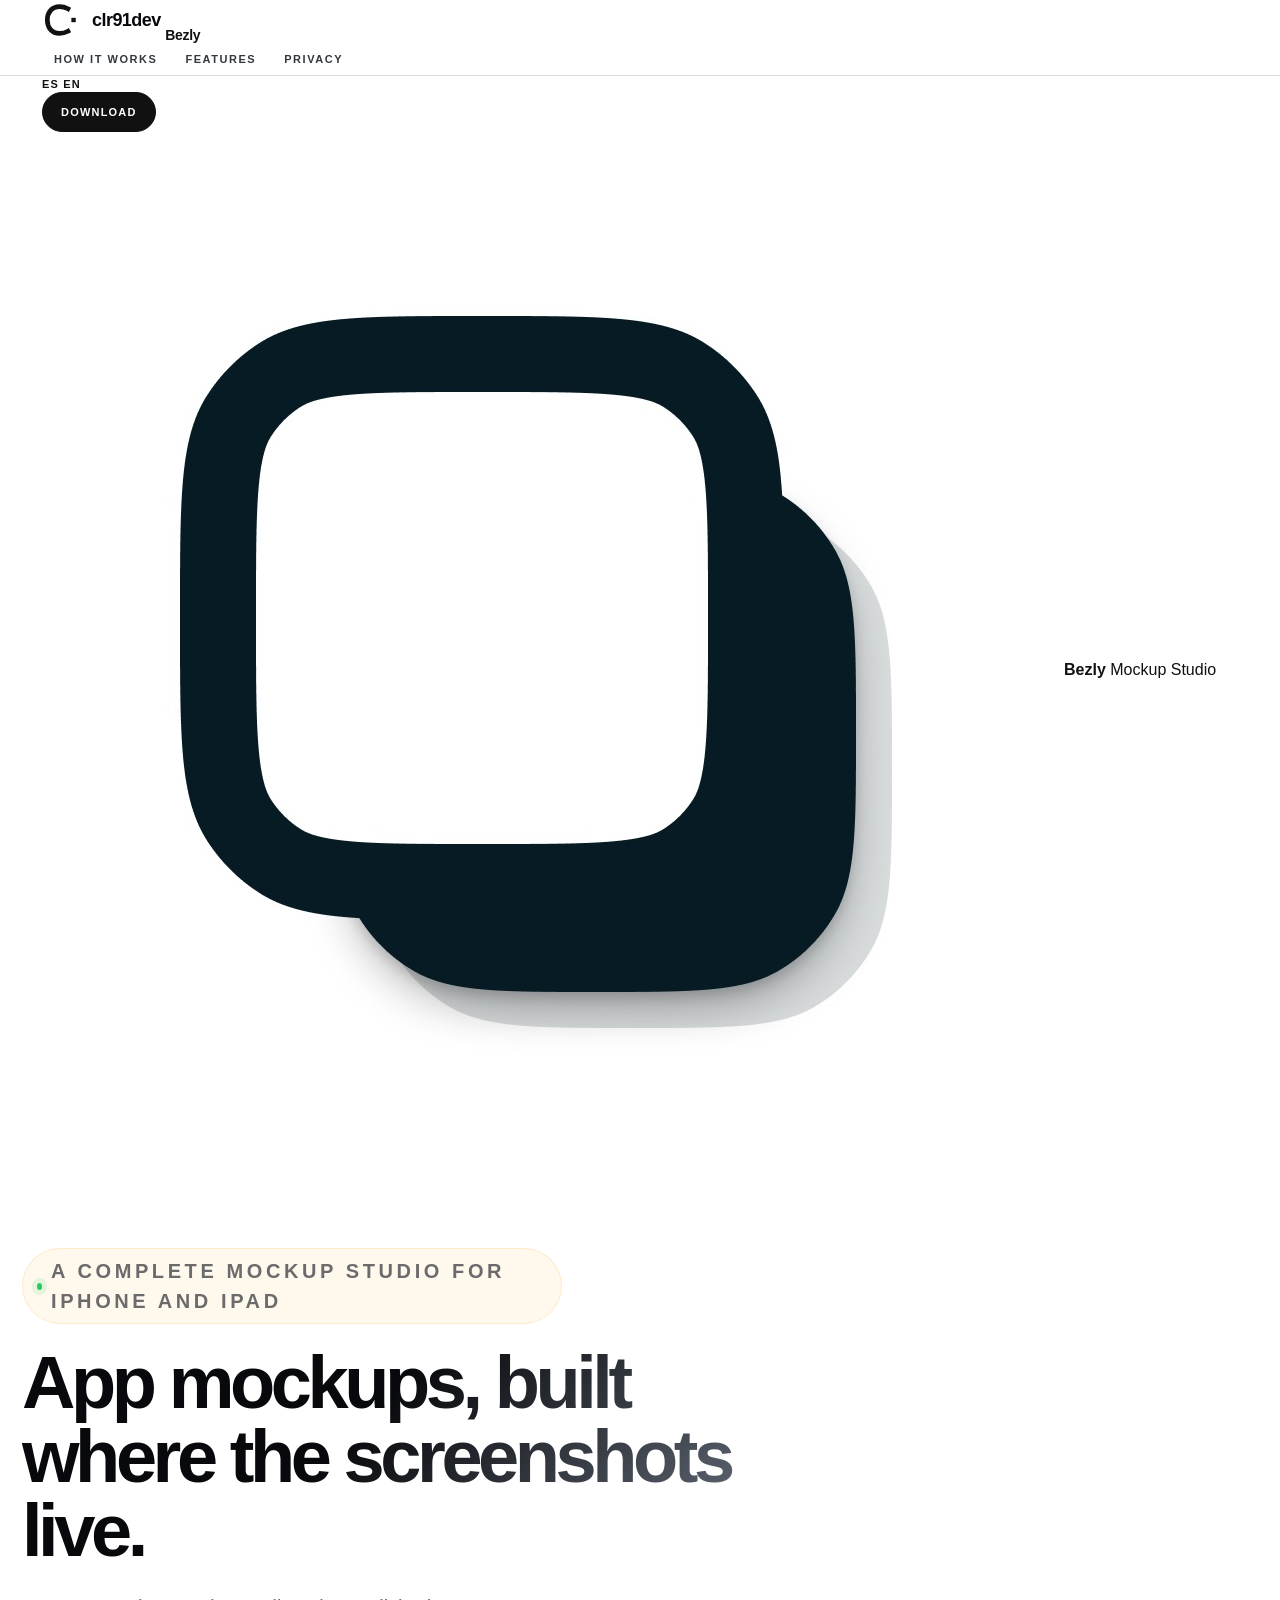
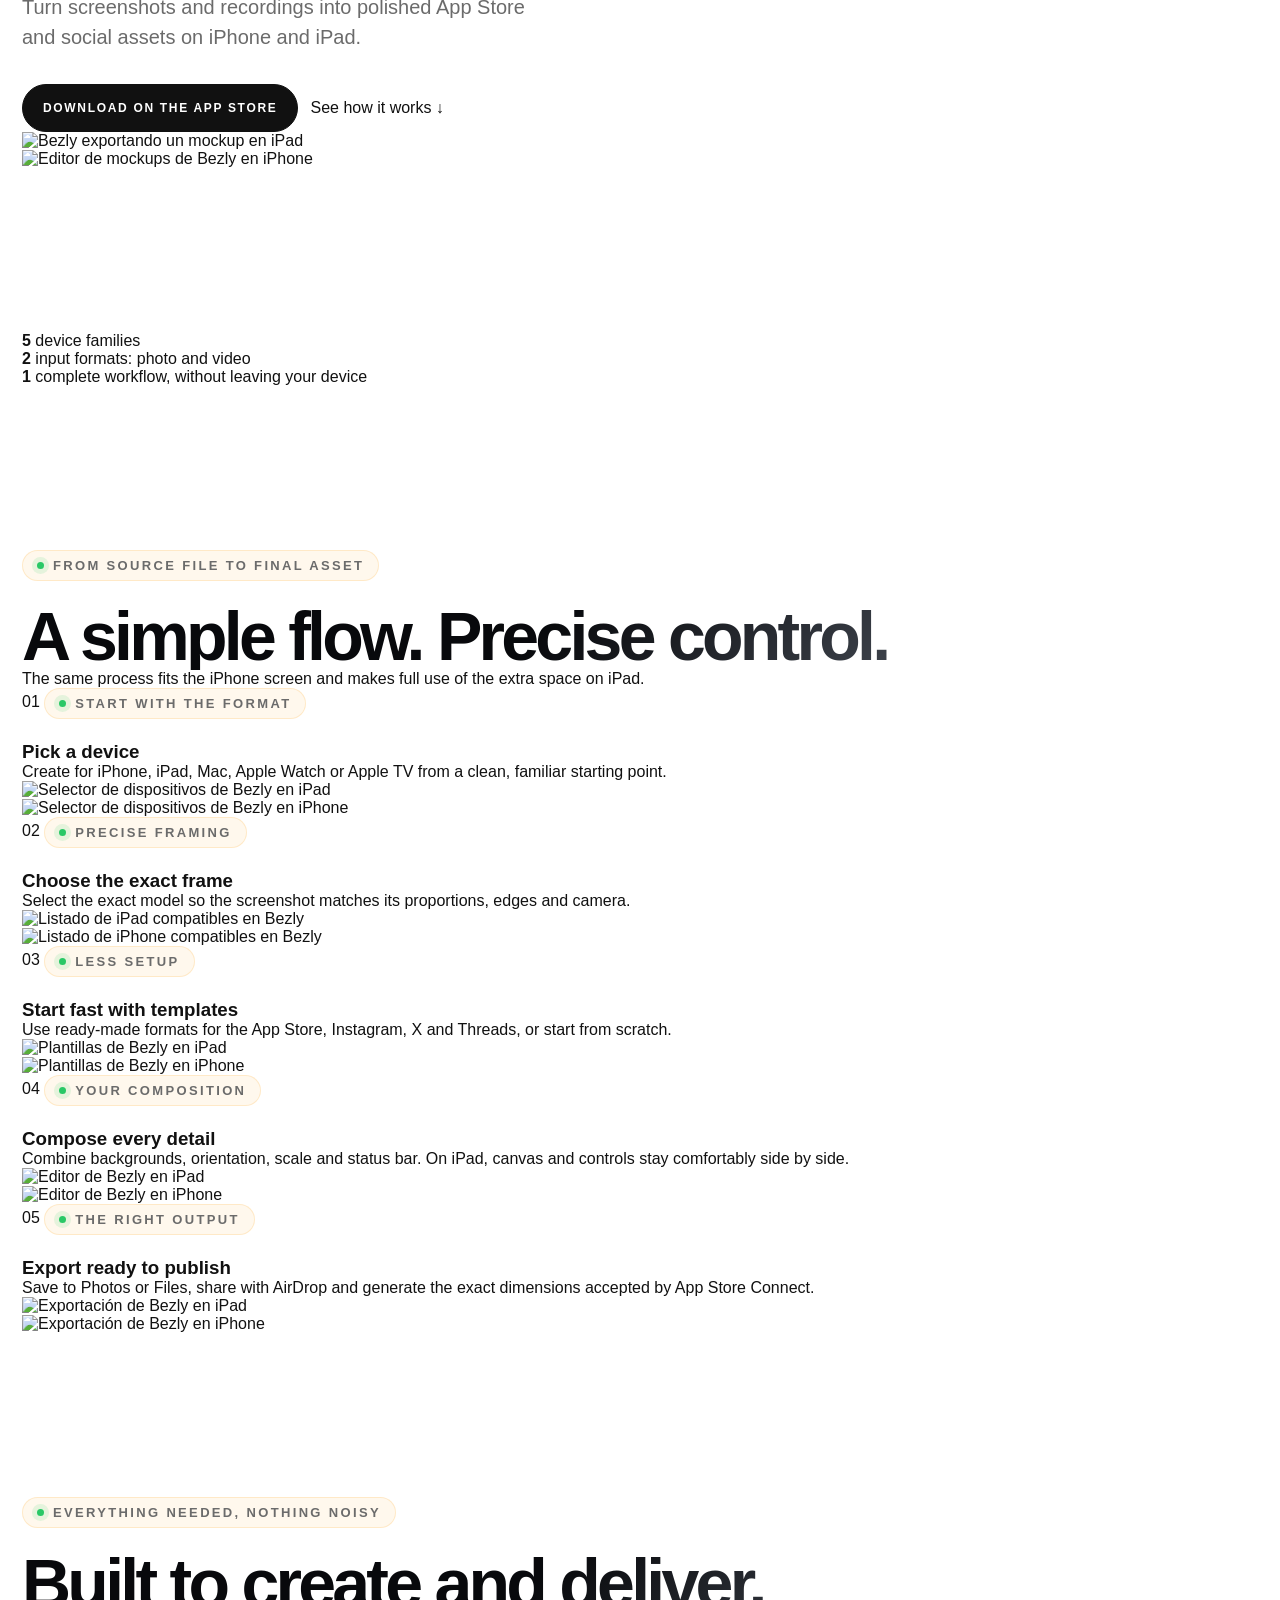
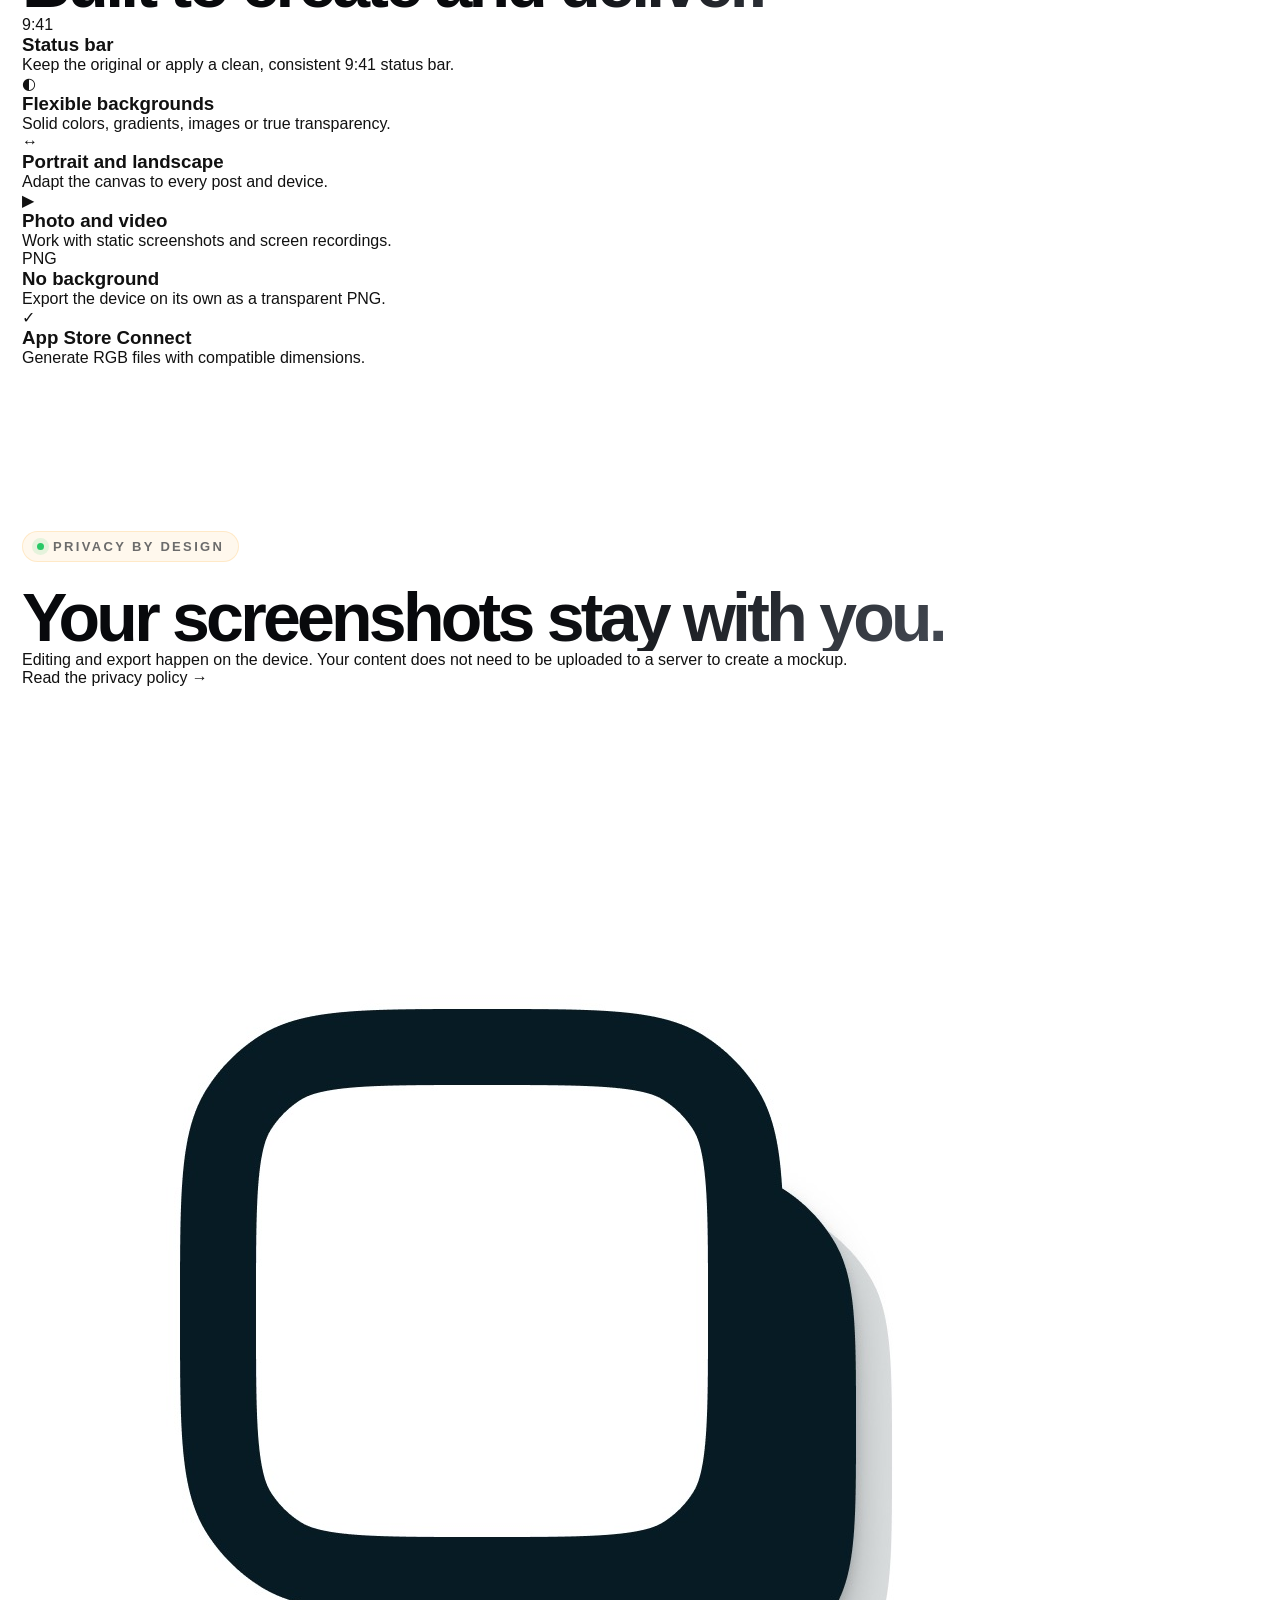
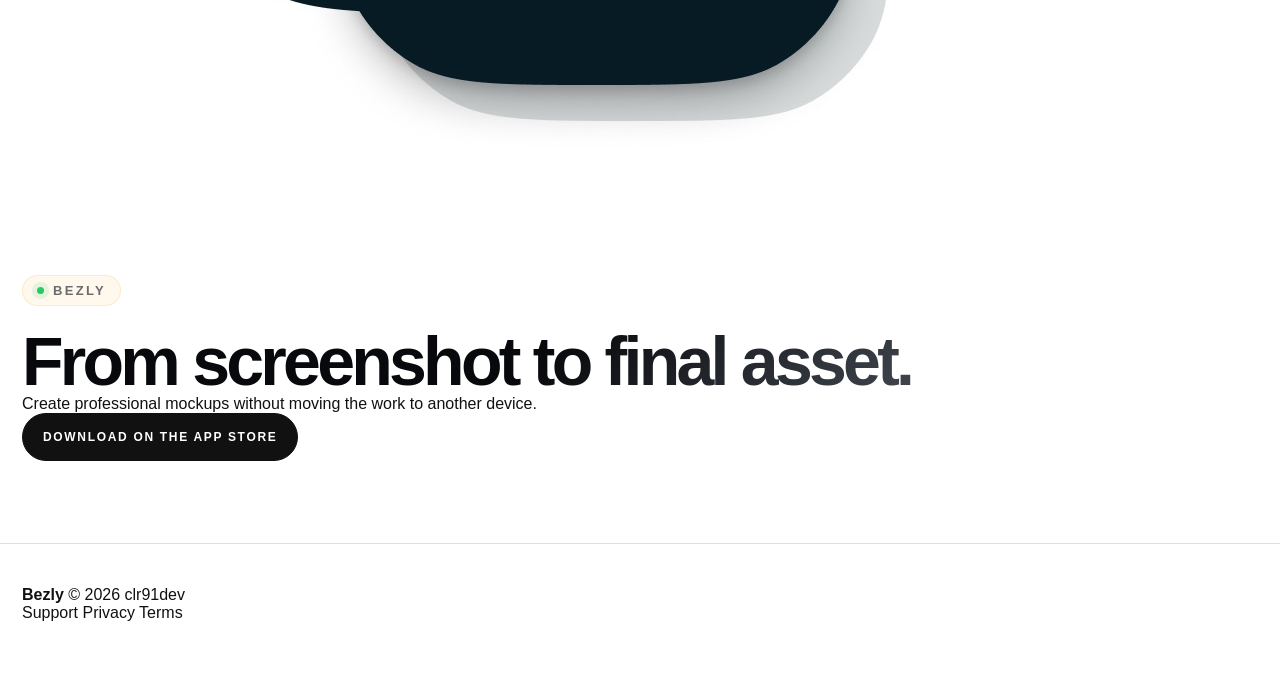
==== commit cd05b36d: "Save local site changes from the Mac before moving the project out of iCloud Co-Authored-By: Claude " ====
--- a/bezly/index.html
+++ b/bezly/index.html
@@ -1,245 +1,346 @@
-<!DOCTYPE html>
-<html lang="en">
+<!doctype html>
+<html lang="es">
 <head>
-    <meta charset="UTF-8">
-    <meta name="viewport" content="width=device-width, initial-scale=1.0">
-    <title>Bezly — App mockups, made on iPhone</title>
-    <meta name="description" content="Create polished App Store screenshots, social assets and device-frame videos privately on your iPhone with Bezly.">
-    <meta name="theme-color" content="#ffffff">
-    <link rel="canonical" href="https://samuelclr91-del.github.io/Trackle/bezly/">
-
-    <meta property="og:title" content="Bezly — App mockups, made on iPhone">
-    <meta property="og:description" content="Create polished launch assets from a focused, private editor on iPhone.">
-    <meta property="og:type" content="website">
-    <meta property="og:url" content="https://samuelclr91-del.github.io/Trackle/bezly/">
-    <meta property="og:image" content="https://samuelclr91-del.github.io/Trackle/bezly/assets/bezly-app-icon.jpg">
-
-    <link rel="icon" type="image/jpeg" href="./assets/bezly-app-icon.jpg">
-    <link rel="apple-touch-icon" href="./assets/bezly-app-icon.jpg">
-    <link rel="stylesheet" href="../assets/app-page.css">
+  <meta charset="utf-8">
+  <meta name="viewport" content="width=device-width, initial-scale=1">
+  <meta name="theme-color" content="#050706">
+  <meta name="description" content="Bezly convierte capturas y vídeos en mockups profesionales para App Store y redes sociales desde iPhone y iPad.">
+  <title>Bezly — Mockups profesionales para apps</title>
+  <link rel="icon" type="image/svg+xml" href="../assets/clr91dev-mark.svg">
+  <link rel="apple-touch-icon" href="../assets/clr91dev-mark.png">
+  <link rel="stylesheet" href="../assets/app-page.css">
+  <link rel="stylesheet" href="./index.css">
+  <link rel="stylesheet" href="../assets/brand-system.css">
 </head>
-<body class="bezly-page">
-    <header class="site-header">
-        <div class="header-inner">
-            <a class="brand" href="../" aria-label="Back to clr91dev">
-                <img src="../assets/clr91dev-mark-v2.png" alt="">
-                <span class="wordmark"><span>clr91</span><span>dev</span></span>
-            </a>
-
-            <div class="header-actions">
-                <a class="back-link" href="../">
-                    <span class="arrow" aria-hidden="true">←</span>
-                    <span data-i18n="nav.back">Back to portfolio</span>
-                </a>
-                <div class="language" aria-label="Language">
-                    <button class="active" data-lang="en" aria-pressed="true">EN</button>
-                    <button data-lang="es" aria-pressed="false">ES</button>
-                </div>
-            </div>
-        </div>
-    </header>
-
-    <main>
-        <section class="app-hero">
-            <div class="app-heading">
-                <div class="app-identity">
-                    <img class="app-icon" src="./assets/bezly-app-icon.jpg" alt="Bezly">
-                    <div>
-                        <div class="app-name">Bezly</div>
-                        <div class="availability" data-i18n="hero.available">Available on the App Store</div>
-                    </div>
-                </div>
-
-                <p class="eyebrow" data-i18n="hero.eyebrow">Mockups without the desktop detour</p>
-                <h1 data-i18n="hero.title">Your app deserves a better frame.</h1>
-                <p class="hero-summary" data-i18n="hero.summary">Turn screenshots and videos into polished launch assets from a focused, private editor built for iPhone.</p>
-
-                <div class="hero-actions">
-                    <a class="button button-primary" href="https://apps.apple.com/app/id6793517767" target="_blank" rel="noopener" data-i18n="hero.download">Download on the App Store</a>
-                    <a class="button button-secondary" href="#screens" data-i18n="hero.screens">See real app screens</a>
-                </div>
-            </div>
-
-            <figure class="hero-preview">
-                <img src="./assets/bezly-animation-setup.jpg" alt="Bezly animation editor" fetchpriority="high">
-            </figure>
-        </section>
-
-        <section class="app-facts" aria-label="Bezly details">
-            <article class="fact">
-                <span data-i18n="facts.platform.label">Platform</span>
-                <strong data-i18n="facts.platform.value">iPhone & iPad</strong>
-            </article>
-            <article class="fact">
-                <span data-i18n="facts.focus.label">Create</span>
-                <strong data-i18n="facts.focus.value">App Store images & video</strong>
-            </article>
-            <article class="fact">
-                <span data-i18n="facts.privacy.label">Privacy</span>
-                <strong data-i18n="facts.privacy.value">Processed on your device</strong>
-            </article>
-        </section>
-
-        <section class="editorial">
-            <p class="section-label" data-i18n="features.label">A complete mobile studio</p>
-            <h2 data-i18n="features.title">From raw screenshot to launch-ready asset.</h2>
-
-            <div class="feature-list">
-                <article class="feature-row">
-                    <span>01</span>
-                    <h3 data-i18n="features.one.title">Choose the right device</h3>
-                    <p data-i18n="features.one.text">Create with iPhone, iPad, Mac, Apple Watch and Apple TV frames from one focused starting point.</p>
-                </article>
-                <article class="feature-row">
-                    <span>02</span>
-                    <h3 data-i18n="features.two.title">Compose every detail</h3>
-                    <p data-i18n="features.two.text">Adjust size, position, spacing, orientation and status-bar details directly on your canvas.</p>
-                </article>
-                <article class="feature-row">
-                    <span>03</span>
-                    <h3 data-i18n="features.three.title">Design the backdrop</h3>
-                    <p data-i18n="features.three.text">Use solid colors, gradients, images or wallpaper treatments built for polished presentation.</p>
-                </article>
-                <article class="feature-row">
-                    <span>04</span>
-                    <h3 data-i18n="features.four.title">Export with confidence</h3>
-                    <p data-i18n="features.four.text">Create App Store-ready images and high-quality video mockups while your files remain on your device.</p>
-                </article>
-            </div>
-        </section>
-
-        <section class="gallery" id="screens">
-            <div class="gallery-inner">
-                <div class="gallery-header">
-                    <p class="section-label" data-i18n="gallery.label">Real app screens</p>
-                    <h2 data-i18n="gallery.title">A focused editor, directly on iPhone.</h2>
-                </div>
-
-                <div class="gallery-grid">
-                    <article class="gallery-card">
-                        <div class="gallery-media">
-                            <img src="./assets/bezly-device-start.jpg" alt="Bezly device selection screen" loading="lazy">
-                        </div>
-                        <div class="gallery-caption">
-                            <h3 data-i18n="gallery.one">Choose a device</h3>
-                            <span>01</span>
-                        </div>
-                    </article>
-
-                    <article class="gallery-card">
-                        <div class="gallery-media">
-                            <img src="./assets/bezly-animation-setup.jpg" alt="Bezly animation setup screen" loading="lazy">
-                        </div>
-                        <div class="gallery-caption">
-                            <h3 data-i18n="gallery.two">Configure and animate</h3>
-                            <span>02</span>
-                        </div>
-                    </article>
-                </div>
-            </div>
-        </section>
-
-        <section class="home-return">
-            <div>
-                <p class="section-label" data-i18n="return.label">More by clr91dev</p>
-                <h2 data-i18n="return.title">Return to the portfolio and discover Trackle.</h2>
-                <a href="../"><span aria-hidden="true">←</span><span data-i18n="return.link">Back to clr91dev</span></a>
-            </div>
-        </section>
-    </main>
-
-    <footer>
-        <div class="footer-inner">
-            <div>
-                <a class="brand" href="../">
-                    <img src="../assets/clr91dev-mark-v2.png" alt="">
-                    <span class="wordmark"><span>clr91</span><span>dev</span></span>
-                </a>
-                <p class="footer-copy" data-i18n="footer.text">Independent iPhone apps built with clarity, privacy and thoughtful design.</p>
-            </div>
-            <nav class="footer-links" aria-label="Footer">
-                <a href="../" data-i18n="footer.home">Portfolio</a>
-                <a href="../trackle/">Trackle</a>
-                <a href="./privacy/" data-i18n="footer.privacy">Privacy</a>
-                <a href="./terms/" data-i18n="footer.terms">Terms</a>
-                <a href="./support/" data-i18n="footer.support">Support</a>
-            </nav>
-        </div>
-        <div class="copyright">© 2026 clr91dev · Bezly</div>
-    </footer>
-
-    <script>
-        window.PAGE_TRANSLATIONS = {
-            en: {
-                "nav.back": "Back to portfolio",
-                "hero.available": "Available on the App Store",
-                "hero.eyebrow": "Mockups without the desktop detour",
-                "hero.title": "Your app deserves a better frame.",
-                "hero.summary": "Turn screenshots and videos into polished launch assets from a focused, private editor built for iPhone.",
-                "hero.download": "Download on the App Store",
-                "hero.screens": "See real app screens",
-                "facts.platform.label": "Platform", "facts.platform.value": "iPhone & iPad",
-                "facts.focus.label": "Create", "facts.focus.value": "App Store images & video",
-                "facts.privacy.label": "Privacy", "facts.privacy.value": "Processed on your device",
-                "features.label": "A complete mobile studio",
-                "features.title": "From raw screenshot to launch-ready asset.",
-                "features.one.title": "Choose the right device",
-                "features.one.text": "Create with iPhone, iPad, Mac, Apple Watch and Apple TV frames from one focused starting point.",
-                "features.two.title": "Compose every detail",
-                "features.two.text": "Adjust size, position, spacing, orientation and status-bar details directly on your canvas.",
-                "features.three.title": "Design the backdrop",
-                "features.three.text": "Use solid colors, gradients, images or wallpaper treatments built for polished presentation.",
-                "features.four.title": "Export with confidence",
-                "features.four.text": "Create App Store-ready images and high-quality video mockups while your files remain on your device.",
-                "gallery.label": "Real app screens",
-                "gallery.title": "A focused editor, directly on iPhone.",
-                "gallery.one": "Choose a device",
-                "gallery.two": "Configure and animate",
-                "return.label": "More by clr91dev",
-                "return.title": "Return to the portfolio and discover Trackle.",
-                "return.link": "Back to clr91dev",
-                "footer.text": "Independent iPhone apps built with clarity, privacy and thoughtful design.",
-                "footer.home": "Portfolio",
-                "footer.privacy": "Privacy",
-                "footer.terms": "Terms",
-                "footer.support": "Support"
-            },
-            es: {
-                "nav.back": "Volver al portfolio",
-                "hero.available": "Disponible en App Store",
-                "hero.eyebrow": "Mockups sin pasar por el ordenador",
-                "hero.title": "Tu app merece un marco mejor.",
-                "hero.summary": "Convierte capturas y vídeos en recursos de lanzamiento pulidos desde un editor privado y enfocado creado para el iPhone.",
-                "hero.download": "Descargar en App Store",
-                "hero.screens": "Ver capturas reales",
-                "facts.platform.label": "Plataforma", "facts.platform.value": "iPhone y iPad",
-                "facts.focus.label": "Crea", "facts.focus.value": "Imágenes y vídeo para App Store",
-                "facts.privacy.label": "Privacidad", "facts.privacy.value": "Procesamiento en tu dispositivo",
-                "features.label": "Un estudio móvil completo",
-                "features.title": "De una captura sin editar a un recurso listo para publicar.",
-                "features.one.title": "Elige el dispositivo adecuado",
-                "features.one.text": "Crea con marcos de iPhone, iPad, Mac, Apple Watch y Apple TV desde un punto de partida claro.",
-                "features.two.title": "Compón cada detalle",
-                "features.two.text": "Ajusta tamaño, posición, separación, orientación y los detalles de la barra de estado directamente en el lienzo.",
-                "features.three.title": "Diseña el fondo",
-                "features.three.text": "Usa colores sólidos, degradados, imágenes o fondos de pantalla para conseguir una presentación cuidada.",
-                "features.four.title": "Exporta con confianza",
-                "features.four.text": "Crea imágenes listas para App Store y mockups de vídeo en alta calidad mientras tus archivos permanecen en tu dispositivo.",
-                "gallery.label": "Capturas reales de la app",
-                "gallery.title": "Un editor directo y enfocado, en el iPhone.",
-                "gallery.one": "Elige un dispositivo",
-                "gallery.two": "Configura y anima",
-                "return.label": "Más de clr91dev",
-                "return.title": "Vuelve al portfolio y descubre Trackle.",
-                "return.link": "Volver a clr91dev",
-                "footer.text": "Apps independientes para iPhone creadas con claridad, privacidad y un diseño cuidado.",
-                "footer.home": "Portfolio",
-                "footer.privacy": "Privacidad",
-                "footer.terms": "Términos",
-                "footer.support": "Soporte"
-            }
-        };
-    </script>
-    <script src="../assets/app-page.js"></script>
+<body class="bezly-showcase">
+  <header class="bezly-nav" aria-label="Navegación principal">
+    <a class="brand" href="../" aria-label="Volver a clr91dev">
+      <img src="../assets/clr91dev-mark.svg" alt="">
+      <span>clr91dev</span>
+    </a>
+    <span class="header-divider" aria-hidden="true"></span>
+    <span class="current-app">Bezly</span>
+
+    <nav class="nav-links" aria-label="Secciones">
+      <a href="#flujo" data-i18n="nav_workflow">Cómo funciona</a>
+      <a href="#funciones" data-i18n="nav_features">Funciones</a>
+      <a href="#privacidad" data-i18n="nav_privacy">Privacidad</a>
+    </nav>
+
+    <div class="nav-actions">
+      <div class="language-switcher" aria-label="Idioma">
+        <button type="button" data-lang="es" aria-pressed="true">ES</button>
+        <button type="button" data-lang="en" aria-pressed="false">EN</button>
+      </div>
+      <a class="button button-small" href="https://apps.apple.com/app/id6793517767" target="_blank" rel="noreferrer" data-i18n="nav_download">Descargar</a>
+    </div>
+  </header>
+
+  <main>
+    <section class="showcase-hero">
+      <div class="hero-copy reveal">
+        <div class="app-identity">
+          <img src="./assets/bezly-app-icon.jpg" alt="Icono de Bezly">
+          <div>
+            <strong>Bezly</strong>
+            <span data-i18n="app_tag">Mockup Studio</span>
+          </div>
+        </div>
+
+        <p class="eyebrow" data-i18n="hero_eyebrow">Un estudio de mockups completo para iPhone y iPad</p>
+        <h1 data-i18n="hero_title">Mockups de app, creados donde viven tus capturas.</h1>
+        <p class="hero-summary" data-i18n="hero_summary">Convierte capturas y grabaciones en recursos pulidos para App Store y redes desde iPhone y iPad.</p>
+
+        <div class="hero-actions">
+          <a class="button" href="https://apps.apple.com/app/id6793517767" target="_blank" rel="noreferrer" data-i18n="hero_cta">Descargar en App Store</a>
+          <a class="text-link" href="#flujo" data-i18n="hero_secondary">Ver cómo funciona <span aria-hidden="true">↓</span></a>
+        </div>
+      </div>
+
+      <div class="hero-visual reveal" aria-label="Bezly en iPhone y iPad">
+        <img class="hero-ipad" src="./assets/workflow-ipad-05.png" alt="Bezly exportando un mockup en iPad">
+        <img class="hero-iphone" src="./assets/workflow-iphone-04.png" alt="Editor de mockups de Bezly en iPhone">
+      </div>
+    </section>
+
+    <section class="proof-strip reveal" aria-label="Características principales">
+      <div>
+        <strong>5</strong>
+        <span data-i18n="proof_devices">familias de dispositivos</span>
+      </div>
+      <div>
+        <strong>2</strong>
+        <span data-i18n="proof_media">formatos de entrada: foto y vídeo</span>
+      </div>
+      <div>
+        <strong>1</strong>
+        <span data-i18n="proof_place">flujo completo, sin salir del dispositivo</span>
+      </div>
+    </section>
+
+    <section class="workflow" id="flujo">
+      <div class="section-intro reveal">
+        <p class="eyebrow" data-i18n="workflow_eyebrow">Del archivo al resultado final</p>
+        <h2 data-i18n="workflow_title">Un flujo sencillo. Control preciso.</h2>
+        <p data-i18n="workflow_summary">El mismo proceso se adapta a la pantalla del iPhone y aprovecha el espacio extra del iPad.</p>
+      </div>
+
+      <article class="workflow-step reveal">
+        <div class="step-copy">
+          <span class="step-number">01</span>
+          <p class="eyebrow" data-i18n="step1_eyebrow">Empieza por el formato</p>
+          <h3 data-i18n="step1_title">Elige un dispositivo</h3>
+          <p data-i18n="step1_body">Crea para iPhone, iPad, Mac, Apple Watch o Apple TV desde un punto de partida limpio y reconocible.</p>
+        </div>
+        <div class="device-pair">
+          <img class="ipad-shot" src="./assets/workflow-ipad-01.png" alt="Selector de dispositivos de Bezly en iPad">
+          <img class="iphone-shot" src="./assets/workflow-iphone-01.png" alt="Selector de dispositivos de Bezly en iPhone">
+        </div>
+      </article>
+
+      <article class="workflow-step reverse reveal">
+        <div class="step-copy">
+          <span class="step-number">02</span>
+          <p class="eyebrow" data-i18n="step2_eyebrow">Encuadre preciso</p>
+          <h3 data-i18n="step2_title">Escoge el marco exacto</h3>
+          <p data-i18n="step2_body">Selecciona el modelo concreto para que la captura encaje con sus proporciones, bordes y cámara.</p>
+        </div>
+        <div class="device-pair">
+          <img class="ipad-shot" src="./assets/workflow-ipad-02.png" alt="Listado de iPad compatibles en Bezly">
+          <img class="iphone-shot" src="./assets/workflow-iphone-02.png" alt="Listado de iPhone compatibles en Bezly">
+        </div>
+      </article>
+
+      <article class="workflow-step reveal">
+        <div class="step-copy">
+          <span class="step-number">03</span>
+          <p class="eyebrow" data-i18n="step3_eyebrow">Menos preparación</p>
+          <h3 data-i18n="step3_title">Empieza rápido con plantillas</h3>
+          <p data-i18n="step3_body">Usa formatos preparados para App Store, Instagram, X y Threads o comienza desde cero.</p>
+        </div>
+        <div class="device-pair">
+          <img class="ipad-shot" src="./assets/workflow-ipad-03.png" alt="Plantillas de Bezly en iPad">
+          <img class="iphone-shot" src="./assets/workflow-iphone-03.png" alt="Plantillas de Bezly en iPhone">
+        </div>
+      </article>
+
+      <article class="workflow-step reverse reveal">
+        <div class="step-copy">
+          <span class="step-number">04</span>
+          <p class="eyebrow" data-i18n="step4_eyebrow">Tu composición</p>
+          <h3 data-i18n="step4_title">Ajusta cada detalle</h3>
+          <p data-i18n="step4_body">Combina fondos, orientación, escala y barra de estado. En iPad, el lienzo y los controles conviven sin estorbarse.</p>
+        </div>
+        <div class="device-pair">
+          <img class="ipad-shot" src="./assets/workflow-ipad-04.png" alt="Editor de Bezly en iPad">
+          <img class="iphone-shot" src="./assets/workflow-iphone-04.png" alt="Editor de Bezly en iPhone">
+        </div>
+      </article>
+
+      <article class="workflow-step reveal">
+        <div class="step-copy">
+          <span class="step-number">05</span>
+          <p class="eyebrow" data-i18n="step5_eyebrow">Salida correcta</p>
+          <h3 data-i18n="step5_title">Exporta listo para publicar</h3>
+          <p data-i18n="step5_body">Guarda en Fotos o Archivos, comparte por AirDrop y genera las dimensiones exactas que acepta App Store Connect.</p>
+        </div>
+        <div class="device-pair">
+          <img class="ipad-shot" src="./assets/workflow-ipad-05.png" alt="Exportación de Bezly en iPad">
+          <img class="iphone-shot" src="./assets/workflow-iphone-05.png" alt="Exportación de Bezly en iPhone">
+        </div>
+      </article>
+    </section>
+
+    <section class="features" id="funciones">
+      <div class="section-intro reveal">
+        <p class="eyebrow" data-i18n="features_eyebrow">Todo lo necesario, sin ruido</p>
+        <h2 data-i18n="features_title">Pensado para crear y entregar.</h2>
+      </div>
+
+      <div class="feature-grid">
+        <article class="feature-card reveal">
+          <span aria-hidden="true">9:41</span>
+          <h3 data-i18n="feature_status_title">Barra de estado</h3>
+          <p data-i18n="feature_status_body">Mantén la original o aplica una barra 9:41 limpia y coherente.</p>
+        </article>
+        <article class="feature-card reveal">
+          <span aria-hidden="true">◐</span>
+          <h3 data-i18n="feature_background_title">Fondos flexibles</h3>
+          <p data-i18n="feature_background_body">Sólidos, degradados, imágenes o transparencia real.</p>
+        </article>
+        <article class="feature-card reveal">
+          <span aria-hidden="true">↔</span>
+          <h3 data-i18n="feature_orientation_title">Vertical y apaisado</h3>
+          <p data-i18n="feature_orientation_body">Adapta el lienzo a cada publicación y dispositivo.</p>
+        </article>
+        <article class="feature-card reveal">
+          <span aria-hidden="true">▶</span>
+          <h3 data-i18n="feature_video_title">Foto y vídeo</h3>
+          <p data-i18n="feature_video_body">Trabaja con capturas estáticas y grabaciones de pantalla.</p>
+        </article>
+        <article class="feature-card reveal">
+          <span aria-hidden="true">PNG</span>
+          <h3 data-i18n="feature_png_title">Sin fondo</h3>
+          <p data-i18n="feature_png_body">Exporta el dispositivo aislado como PNG transparente.</p>
+        </article>
+        <article class="feature-card reveal">
+          <span aria-hidden="true">✓</span>
+          <h3 data-i18n="feature_store_title">App Store Connect</h3>
+          <p data-i18n="feature_store_body">Genera archivos RGB con dimensiones compatibles.</p>
+        </article>
+      </div>
+    </section>
+
+    <section class="privacy-block reveal" id="privacidad">
+      <div>
+        <p class="eyebrow" data-i18n="privacy_eyebrow">Privacidad por diseño</p>
+        <h2 data-i18n="privacy_title">Tus capturas se quedan contigo.</h2>
+      </div>
+      <p data-i18n="privacy_body">La edición y la exportación se realizan en el dispositivo. No es necesario subir el contenido a un servidor para crear un mockup.</p>
+      <a class="text-link" href="./privacy/" data-i18n="privacy_link">Leer la política de privacidad <span aria-hidden="true">→</span></a>
+    </section>
+
+    <section class="final-cta reveal">
+      <img src="./assets/bezly-app-icon.jpg" alt="">
+      <div>
+        <p class="eyebrow">Bezly</p>
+        <h2 data-i18n="cta_title">De la captura al recurso final.</h2>
+        <p data-i18n="cta_body">Crea mockups profesionales sin mover el trabajo a otro dispositivo.</p>
+      </div>
+      <a class="button" href="https://apps.apple.com/app/id6793517767" target="_blank" rel="noreferrer" data-i18n="cta_button">Descargar en App Store</a>
+    </section>
+  </main>
+
+  <footer class="bezly-footer">
+    <div>
+      <strong>Bezly</strong>
+      <span>© 2026 clr91dev</span>
+    </div>
+    <nav aria-label="Enlaces legales">
+      <a href="./support/" data-i18n="footer_support">Soporte</a>
+      <a href="./privacy/" data-i18n="footer_privacy">Privacidad</a>
+      <a href="./terms/" data-i18n="footer_terms">Términos</a>
+    </nav>
+  </footer>
+
+  <script>
+    window.PAGE_TRANSLATIONS = {
+      es: {
+        nav_workflow: "Cómo funciona",
+        nav_features: "Funciones",
+        nav_privacy: "Privacidad",
+        nav_download: "Descargar",
+        app_tag: "Mockup Studio",
+        hero_eyebrow: "Un estudio de mockups completo para iPhone y iPad",
+        hero_title: "Mockups de app, creados donde viven tus capturas.",
+        hero_summary: "Convierte capturas y grabaciones en recursos pulidos para App Store y redes desde iPhone y iPad.",
+        hero_cta: "Descargar en App Store",
+        hero_secondary: "Ver cómo funciona ↓",
+        proof_devices: "familias de dispositivos",
+        proof_media: "formatos de entrada: foto y vídeo",
+        proof_place: "flujo completo, sin salir del dispositivo",
+        workflow_eyebrow: "Del archivo al resultado final",
+        workflow_title: "Un flujo sencillo. Control preciso.",
+        workflow_summary: "El mismo proceso se adapta a la pantalla del iPhone y aprovecha el espacio extra del iPad.",
+        step1_eyebrow: "Empieza por el formato",
+        step1_title: "Elige un dispositivo",
+        step1_body: "Crea para iPhone, iPad, Mac, Apple Watch o Apple TV desde un punto de partida limpio y reconocible.",
+        step2_eyebrow: "Encuadre preciso",
+        step2_title: "Escoge el marco exacto",
+        step2_body: "Selecciona el modelo concreto para que la captura encaje con sus proporciones, bordes y cámara.",
+        step3_eyebrow: "Menos preparación",
+        step3_title: "Empieza rápido con plantillas",
+        step3_body: "Usa formatos preparados para App Store, Instagram, X y Threads o comienza desde cero.",
+        step4_eyebrow: "Tu composición",
+        step4_title: "Ajusta cada detalle",
+        step4_body: "Combina fondos, orientación, escala y barra de estado. En iPad, el lienzo y los controles conviven sin estorbarse.",
+        step5_eyebrow: "Salida correcta",
+        step5_title: "Exporta listo para publicar",
+        step5_body: "Guarda en Fotos o Archivos, comparte por AirDrop y genera las dimensiones exactas que acepta App Store Connect.",
+        features_eyebrow: "Todo lo necesario, sin ruido",
+        features_title: "Pensado para crear y entregar.",
+        feature_status_title: "Barra de estado",
+        feature_status_body: "Mantén la original o aplica una barra 9:41 limpia y coherente.",
+        feature_background_title: "Fondos flexibles",
+        feature_background_body: "Sólidos, degradados, imágenes o transparencia real.",
+        feature_orientation_title: "Vertical y apaisado",
+        feature_orientation_body: "Adapta el lienzo a cada publicación y dispositivo.",
+        feature_video_title: "Foto y vídeo",
+        feature_video_body: "Trabaja con capturas estáticas y grabaciones de pantalla.",
+        feature_png_title: "Sin fondo",
+        feature_png_body: "Exporta el dispositivo aislado como PNG transparente.",
+        feature_store_title: "App Store Connect",
+        feature_store_body: "Genera archivos RGB con dimensiones compatibles.",
+        privacy_eyebrow: "Privacidad por diseño",
+        privacy_title: "Tus capturas se quedan contigo.",
+        privacy_body: "La edición y la exportación se realizan en el dispositivo. No es necesario subir el contenido a un servidor para crear un mockup.",
+        privacy_link: "Leer la política de privacidad →",
+        cta_title: "De la captura al recurso final.",
+        cta_body: "Crea mockups profesionales sin mover el trabajo a otro dispositivo.",
+        cta_button: "Descargar en App Store",
+        footer_support: "Soporte",
+        footer_privacy: "Privacidad",
+        footer_terms: "Términos"
+      },
+      en: {
+        nav_workflow: "How it works",
+        nav_features: "Features",
+        nav_privacy: "Privacy",
+        nav_download: "Download",
+        app_tag: "Mockup Studio",
+        hero_eyebrow: "A complete mockup studio for iPhone and iPad",
+        hero_title: "App mockups, built where the screenshots live.",
+        hero_summary: "Turn screenshots and recordings into polished App Store and social assets on iPhone and iPad.",
+        hero_cta: "Download on the App Store",
+        hero_secondary: "See how it works ↓",
+        proof_devices: "device families",
+        proof_media: "input formats: photo and video",
+        proof_place: "complete workflow, without leaving your device",
+        workflow_eyebrow: "From source file to final asset",
+        workflow_title: "A simple flow. Precise control.",
+        workflow_summary: "The same process fits the iPhone screen and makes full use of the extra space on iPad.",
+        step1_eyebrow: "Start with the format",
+        step1_title: "Pick a device",
+        step1_body: "Create for iPhone, iPad, Mac, Apple Watch or Apple TV from a clean, familiar starting point.",
+        step2_eyebrow: "Precise framing",
+        step2_title: "Choose the exact frame",
+        step2_body: "Select the exact model so the screenshot matches its proportions, edges and camera.",
+        step3_eyebrow: "Less setup",
+        step3_title: "Start fast with templates",
+        step3_body: "Use ready-made formats for the App Store, Instagram, X and Threads, or start from scratch.",
+        step4_eyebrow: "Your composition",
+        step4_title: "Compose every detail",
+        step4_body: "Combine backgrounds, orientation, scale and status bar. On iPad, canvas and controls stay comfortably side by side.",
+        step5_eyebrow: "The right output",
+        step5_title: "Export ready to publish",
+        step5_body: "Save to Photos or Files, share with AirDrop and generate the exact dimensions accepted by App Store Connect.",
+        features_eyebrow: "Everything needed, nothing noisy",
+        features_title: "Built to create and deliver.",
+        feature_status_title: "Status bar",
+        feature_status_body: "Keep the original or apply a clean, consistent 9:41 status bar.",
+        feature_background_title: "Flexible backgrounds",
+        feature_background_body: "Solid colors, gradients, images or true transparency.",
+        feature_orientation_title: "Portrait and landscape",
+        feature_orientation_body: "Adapt the canvas to every post and device.",
+        feature_video_title: "Photo and video",
+        feature_video_body: "Work with static screenshots and screen recordings.",
+        feature_png_title: "No background",
+        feature_png_body: "Export the device on its own as a transparent PNG.",
+        feature_store_title: "App Store Connect",
+        feature_store_body: "Generate RGB files with compatible dimensions.",
+        privacy_eyebrow: "Privacy by design",
+        privacy_title: "Your screenshots stay with you.",
+        privacy_body: "Editing and export happen on the device. Your content does not need to be uploaded to a server to create a mockup.",
+        privacy_link: "Read the privacy policy →",
+        cta_title: "From screenshot to final asset.",
+        cta_body: "Create professional mockups without moving the work to another device.",
+        cta_button: "Download on the App Store",
+        footer_support: "Support",
+        footer_privacy: "Privacy",
+        footer_terms: "Terms"
+      }
+    };
+  </script>
+  <script src="../assets/app-page.js"></script>
 </body>
 </html>
--- a/bezly/index.css
+++ b/bezly/index.css
@@ -0,0 +1,908 @@
+* {
+    box-sizing: border-box;
+    margin: 0;
+    padding: 0;
+}
+
+:root {
+    --bg: #f7f8fa;
+    --paper: #ffffff;
+    --muted: #626b77;
+    --soft: #8a94a3;
+    --line: rgba(10, 12, 18, 0.09);
+
+    --orange: #ff9f1a;
+    --teal: #0cd3ff;
+    --green: #29c866;
+
+    --ink: #08090c;
+    --shadow: 0 28px 80px rgba(25, 30, 42, 0.14);
+    --shadow-soft: 0 16px 44px rgba(25, 30, 42, 0.09);
+}
+
+html {
+    scroll-behavior: smooth;
+    background-color: var(--bg);
+}
+
+body {
+    min-height: 100vh;
+    font-family: -apple-system, BlinkMacSystemFont, "SF Pro Display", "SF Pro Text", "Helvetica Neue", Arial, sans-serif;
+    color: var(--ink);
+    background: linear-gradient(180deg, #f8fafc 0%, #ffffff 44%, #f3f5f8 100%);
+    -webkit-font-smoothing: antialiased;
+    text-rendering: optimizeLegibility;
+    overflow-x: hidden;
+}
+
+a { color: inherit; text-decoration: none; }
+button { border: 0; background: none; font: inherit; cursor: pointer; }
+img { max-width: 100%; display: block; }
+
+.page {
+    overflow: hidden;
+}
+
+/* Nav */
+.nav {
+    position: sticky;
+    top: 0;
+    z-index: 100;
+    backdrop-filter: blur(18px) saturate(160%);
+    -webkit-backdrop-filter: blur(18px) saturate(160%);
+    background: rgba(248, 250, 252, 0.86);
+    border-bottom: 1px solid var(--line);
+}
+
+.nav-inner {
+    max-width: 1160px;
+    margin: 0 auto;
+    padding: 14px 22px;
+    display: flex;
+    align-items: center;
+    justify-content: space-between;
+    gap: 18px;
+}
+
+.brand {
+    display: inline-flex;
+    align-items: center;
+    gap: 10px;
+    min-width: 0;
+}
+
+.brand-logo-container {
+    width: 36px;
+    height: 36px;
+    border-radius: 10px;
+    background: #f5f1e9;
+    display: flex;
+    align-items: center;
+    justify-content: center;
+    box-shadow: 0 10px 24px rgba(255, 159, 26, 0.25);
+    overflow: hidden;
+}
+
+.brand-logo-container img {
+    width: 100%;
+    height: 100%;
+    object-fit: cover;
+}
+
+.brand span {
+    font-size: 18px;
+    font-weight: 800;
+    letter-spacing: -0.03em;
+    background: none;
+    -webkit-background-clip: text;
+    -webkit-text-fill-color: currentColor;
+    color: var(--ink);
+}
+
+.nav-links {
+    display: flex;
+    align-items: center;
+    gap: 4px;
+}
+
+.nav-links a {
+    padding: 9px 12px;
+    border-radius: 10px;
+    color: var(--muted);
+    font-size: 14px;
+    font-weight: 650;
+    transition: all 0.2s ease;
+}
+
+.nav-links a:hover {
+    color: var(--ink);
+    background: rgba(10, 12, 18, 0.05);
+}
+
+.nav-right {
+    display: flex;
+    align-items: center;
+    gap: 14px;
+}
+
+.lang {
+    display: flex;
+    gap: 3px;
+    padding: 3px;
+    border-radius: 11px;
+    background: rgba(10, 12, 18, 0.055);
+    border: 1px solid rgba(10, 12, 18, 0.04);
+}
+
+.lang button {
+    padding: 6px 10px;
+    border-radius: 8px;
+    color: var(--muted);
+    font-size: 12px;
+    font-weight: 800;
+    transition: all 0.2s ease;
+}
+
+.lang button.active {
+    color: var(--ink);
+    background: #ffffff;
+    box-shadow: 0 6px 16px rgba(25, 30, 42, 0.08);
+}
+
+.app-button {
+    display: inline-flex;
+    align-items: center;
+    justify-content: center;
+    min-height: 38px;
+    padding: 0 16px;
+    border-radius: 11px;
+    color: #ffffff;
+    background: var(--ink);
+    font-size: 13px;
+    font-weight: 800;
+    white-space: nowrap;
+    opacity: 0.85;
+    cursor: not-allowed;
+}
+
+/* Hero Section */
+.hero {
+    position: relative;
+    padding: 80px 22px 60px;
+}
+
+.hero-inner {
+    position: relative;
+    max-width: 1160px;
+    margin: 0 auto;
+    display: grid;
+    grid-template-columns: 0.95fr 1.05fr;
+    gap: 46px;
+    align-items: center;
+}
+
+.eyebrow {
+    display: inline-flex;
+    align-items: center;
+    gap: 9px;
+    margin-bottom: 22px;
+    padding: 7px 14px;
+    border: 1px solid rgba(255, 159, 26, 0.18);
+    border-radius: 999px;
+    background: rgba(255, 159, 26, 0.08);
+    color: var(--orange);
+    font-size: 13px;
+    font-weight: 800;
+    text-transform: uppercase;
+    letter-spacing: 0.04em;
+}
+
+.eyebrow::before {
+    content: "";
+    width: 7px;
+    height: 7px;
+    border-radius: 50%;
+    background: var(--green);
+    box-shadow: 0 0 0 5px rgba(41, 200, 102, 0.12);
+}
+
+h1 {
+    max-width: 760px;
+    font-size: clamp(42px, 5.8vw, 74px);
+    line-height: 1;
+    letter-spacing: -0.06em;
+    font-weight: 900;
+    background: linear-gradient(135deg, #08090c 42%, #6f7886 100%);
+    -webkit-background-clip: text;
+    -webkit-text-fill-color: transparent;
+}
+
+.hero-copy p {
+    max-width: 540px;
+    margin-top: 24px;
+    color: var(--muted);
+    font-size: clamp(17px, 2.2vw, 20px);
+    line-height: 1.5;
+}
+
+.hero-actions {
+    display: flex;
+    align-items: center;
+    gap: 12px;
+    flex-wrap: wrap;
+    margin-top: 32px;
+}
+
+.app-button-hero {
+    display: inline-flex;
+    align-items: center;
+    justify-content: center;
+    min-height: 48px;
+    padding: 0 24px;
+    border-radius: 14px;
+    color: #ffffff;
+    background: var(--ink);
+    font-size: 14px;
+    font-weight: 800;
+    white-space: nowrap;
+    opacity: 0.85;
+    cursor: not-allowed;
+}
+
+.secondary-button {
+    display: inline-flex;
+    align-items: center;
+    justify-content: center;
+    min-height: 48px;
+    padding: 0 24px;
+    border: 1px solid var(--line);
+    border-radius: 14px;
+    background: rgba(255, 255, 255, 0.75);
+    color: var(--ink);
+    font-size: 14px;
+    font-weight: 800;
+    transition: background 0.2s ease;
+}
+
+.secondary-button:hover {
+    background: #ffffff;
+}
+
+.trust-row {
+    display: flex;
+    gap: 16px;
+    flex-wrap: wrap;
+    margin-top: 36px;
+    color: var(--soft);
+    font-size: 13px;
+    font-weight: 700;
+    text-transform: uppercase;
+    letter-spacing: 0.05em;
+}
+
+.trust-row span {
+    display: inline-flex;
+    align-items: center;
+    gap: 8px;
+}
+
+.trust-row span::before {
+    content: "";
+    width: 6px;
+    height: 6px;
+    border-radius: 50%;
+    background: var(--orange);
+}
+
+.hero-visual-wrapper {
+    position: relative;
+    justify-self: center;
+    width: min(540px, 100%);
+    min-height: 580px;
+}
+
+.phone-shot {
+    position: absolute;
+    margin: 0;
+    overflow: hidden;
+    border-radius: 34px;
+    background: #050505;
+    border: 1px solid rgba(10, 12, 18, 0.12);
+    box-shadow: var(--shadow);
+}
+
+.phone-shot img {
+    width: 100%;
+    height: 100%;
+    object-fit: cover;
+}
+
+.phone-shot-main {
+    top: 0;
+    left: 0;
+    z-index: 2;
+    width: 300px;
+    aspect-ratio: 760 / 1652;
+}
+
+.phone-shot-side {
+    right: 0;
+    bottom: 0;
+    z-index: 1;
+    width: 290px;
+    aspect-ratio: 760 / 1652;
+    transform: translateY(18px);
+}
+
+/* Section Setup */
+section {
+    padding: 82px 22px;
+}
+
+.section-inner {
+    max-width: 1160px;
+    margin: 0 auto;
+}
+
+.section-head {
+    max-width: 770px;
+    margin-bottom: 38px;
+}
+
+.kicker {
+    margin-bottom: 12px;
+    color: var(--orange);
+    font-size: 13px;
+    font-weight: 900;
+    letter-spacing: 0.12em;
+    text-transform: uppercase;
+}
+
+h2 {
+    font-size: clamp(34px, 5.4vw, 68px);
+    line-height: 0.98;
+    letter-spacing: -0.055em;
+    font-weight: 900;
+    background: linear-gradient(135deg, #08090c 42%, #6f7886 100%);
+    -webkit-background-clip: text;
+    -webkit-text-fill-color: transparent;
+}
+
+.section-head p {
+    max-width: 650px;
+    margin-top: 18px;
+    color: var(--muted);
+    font-size: 18px;
+    line-height: 1.5;
+}
+
+.screens-section {
+    padding-top: 48px;
+}
+
+.screen-gallery {
+    display: grid;
+    grid-template-columns: repeat(2, minmax(0, 1fr));
+    gap: 18px;
+}
+
+.screen-card {
+    padding: 18px;
+    border-radius: 30px;
+    background: var(--paper);
+    border: 1px solid var(--line);
+    box-shadow: var(--shadow-soft);
+}
+
+.screen-card img {
+    width: 100%;
+    aspect-ratio: 760 / 1160;
+    object-fit: cover;
+    object-position: top center;
+    border-radius: 22px;
+    background: #050505;
+}
+
+.screen-card strong {
+    display: block;
+    margin-top: 18px;
+    color: var(--ink);
+    font-size: 20px;
+    letter-spacing: -0.03em;
+}
+
+.screen-card p {
+    margin-top: 8px;
+    color: var(--muted);
+    font-size: 15px;
+    line-height: 1.5;
+}
+
+/* Feature cards */
+.feature-strip {
+    display: grid;
+    grid-template-columns: repeat(3, 1fr);
+    gap: 16px;
+}
+
+.pill-card {
+    min-height: 164px;
+    padding: 30px;
+    border-radius: 28px;
+    background: var(--paper);
+    border: 1px solid var(--line);
+    box-shadow: var(--shadow-soft);
+    transition: all 0.3s cubic-bezier(0.16, 1, 0.3, 1);
+}
+
+.pill-card:hover {
+    transform: translateY(-4px);
+    border-color: rgba(255, 159, 26, 0.25);
+}
+
+.pill-card strong {
+    display: block;
+    margin-bottom: 10px;
+    font-size: 20px;
+    letter-spacing: -0.03em;
+    color: var(--ink);
+}
+
+.pill-card p {
+    color: var(--muted);
+    font-size: 14.5px;
+    line-height: 1.55;
+}
+
+/* Story columns */
+.story {
+    display: grid;
+    grid-template-columns: 0.92fr 1.08fr;
+    gap: 46px;
+    align-items: center;
+}
+
+.story.reverse {
+    grid-template-columns: 1.08fr 0.92fr;
+}
+
+.copy-card {
+    padding: 40px;
+    border-radius: 32px;
+    background: rgba(255, 255, 255, 0.76);
+    border: 1px solid var(--line);
+    box-shadow: var(--shadow-soft);
+    backdrop-filter: blur(20px);
+}
+
+.copy-card h2 {
+    font-size: clamp(32px, 4.5vw, 56px);
+}
+
+.copy-card p {
+    margin-top: 18px;
+    color: var(--muted);
+    font-size: 16.5px;
+    line-height: 1.55;
+}
+
+.copy-card ul {
+    list-style: none;
+    display: grid;
+    gap: 12px;
+    margin-top: 24px;
+}
+
+.copy-card li {
+    display: flex;
+    gap: 12px;
+    color: var(--ink);
+    font-size: 15px;
+    font-weight: 650;
+}
+
+.copy-card li::before {
+    content: "";
+    width: 8px;
+    height: 8px;
+    margin-top: 7px;
+    border-radius: 50%;
+    background: var(--orange);
+    flex: none;
+}
+
+/* Simulation of motion keyframe editing */
+.shot-timeline {
+    width: 100%;
+    aspect-ratio: 1.3 / 1;
+    border-radius: 36px;
+    padding: 24px;
+    border: 1px solid var(--line);
+    background: linear-gradient(135deg, rgba(22, 26, 37, 0.4), rgba(7, 9, 14, 0.8));
+    display: flex;
+    align-items: center;
+    justify-content: center;
+    box-shadow: var(--shadow);
+}
+
+.timeline-visual {
+    width: 100%;
+    background: #0f111a;
+    border-radius: 16px;
+    border: 1px solid rgba(255,255,255,0.05);
+    padding: 20px;
+    display: flex;
+    flex-direction: column;
+    gap: 20px;
+}
+
+.timeline-track {
+    height: 40px;
+    background: rgba(255,255,255,0.02);
+    border-radius: 8px;
+    position: relative;
+    border: 1px solid rgba(255,255,255,0.04);
+}
+
+.timeline-line {
+    position: absolute;
+    top: 50%;
+    left: 10%;
+    right: 10%;
+    height: 2px;
+    background: rgba(255,255,255,0.1);
+    transform: translateY(-50%);
+}
+
+.timeline-keyframe {
+    position: absolute;
+    width: 12px;
+    height: 12px;
+    background: var(--orange);
+    border-radius: 50%;
+    top: 50%;
+    transform: translate(-50%, -50%) rotate(45deg);
+    box-shadow: 0 0 10px var(--orange);
+    cursor: pointer;
+    transition: transform 0.2s ease;
+}
+
+.timeline-keyframe:hover {
+    transform: translate(-50%, -50%) scale(1.3) rotate(45deg);
+}
+
+.timeline-controls {
+    display: flex;
+    justify-content: space-between;
+    align-items: center;
+}
+
+.timeline-play-btn {
+    width: 32px;
+    height: 32px;
+    border-radius: 50%;
+    background: rgba(255,255,255,0.08);
+    display: flex;
+    align-items: center;
+    justify-content: center;
+    position: relative;
+}
+
+.timeline-play-btn::after {
+    content: "";
+    border-top: 5px solid transparent;
+    border-bottom: 5px solid transparent;
+    border-left: 9px solid #ffffff;
+    margin-left: 3px;
+}
+
+.timeline-zoom-indicator {
+    font-size: 12px;
+    font-weight: 750;
+    color: var(--muted);
+    background: rgba(255,255,255,0.05);
+    padding: 4px 10px;
+    border-radius: 6px;
+}
+
+/* Layout Grid section */
+.layout-grid {
+    display: grid;
+    grid-template-columns: repeat(4, 1fr);
+    gap: 16px;
+    margin-top: 20px;
+}
+
+.layout-card {
+    padding: 24px;
+    border-radius: 28px;
+    background: var(--paper);
+    border: 1px solid var(--line);
+    box-shadow: var(--shadow-soft);
+    display: flex;
+    flex-direction: column;
+    align-items: center;
+    text-align: center;
+    transition: border-color 0.3s ease;
+}
+
+.layout-card:hover {
+    border-color: rgba(12, 211, 255, 0.25);
+}
+
+.layout-icon {
+    height: 100px;
+    display: flex;
+    align-items: center;
+    justify-content: center;
+    margin-bottom: 20px;
+}
+
+.device-mini-bezel {
+    width: 30px;
+    height: 52px;
+    border: 2px solid rgba(255,255,255,0.3);
+    border-radius: 6px;
+    background: rgba(255,255,255,0.02);
+}
+
+.watch-mini-bezel {
+    width: 28px;
+    height: 34px;
+    border: 2px solid rgba(255,255,255,0.3);
+    border-radius: 8px;
+    background: rgba(255,255,255,0.02);
+    margin-left: 8px;
+}
+
+.layout-card strong {
+    font-size: 15px;
+    font-weight: 700;
+    color: var(--ink);
+    line-height: 1.4;
+}
+
+/* Privacy shield band visual */
+.privacy-band {
+    background: linear-gradient(180deg, transparent 0%, rgba(255, 159, 26, 0.02) 50%, transparent 100%);
+}
+
+.privacy-visual {
+    display: flex;
+    align-items: center;
+    justify-content: center;
+    aspect-ratio: 1.3 / 1;
+    border-radius: 36px;
+    border: 1px solid var(--line);
+    background: linear-gradient(135deg, rgba(255, 255, 255, 0.78), rgba(255, 248, 236, 0.76));
+    position: relative;
+    box-shadow: var(--shadow);
+}
+
+.shield-container {
+    display: flex;
+    flex-direction: column;
+    align-items: center;
+    gap: 16px;
+    color: var(--orange);
+}
+
+.shield-container svg {
+    width: 80px;
+    height: 80px;
+    filter: drop-shadow(0 10px 20px rgba(255, 159, 26, 0.2));
+}
+
+.shield-tag {
+    font-size: 13px;
+    font-weight: 800;
+    text-transform: uppercase;
+    letter-spacing: 0.06em;
+    padding: 6px 14px;
+    border-radius: 99px;
+    background: rgba(255, 159, 26, 0.1);
+    border: 1px solid rgba(255, 159, 26, 0.2);
+}
+
+/* CTA */
+.final {
+    padding-bottom: 110px;
+}
+
+.cta {
+    display: grid;
+    grid-template-columns: 1fr auto;
+    gap: 24px;
+    align-items: center;
+    padding: 40px;
+    border-radius: 34px;
+    background: linear-gradient(135deg, #fff8ed 0%, #ffffff 100%);
+    border: 1px solid rgba(255, 159, 26, 0.12);
+    box-shadow: var(--shadow);
+}
+
+.cta h2 {
+    font-size: clamp(32px, 5vw, 56px);
+}
+
+.cta p {
+    max-width: 620px;
+    margin-top: 12px;
+    color: var(--muted);
+    font-size: 17px;
+    line-height: 1.5;
+}
+
+.app-button-cta {
+    display: inline-flex;
+    align-items: center;
+    justify-content: center;
+    min-height: 48px;
+    padding: 0 24px;
+    border-radius: 14px;
+    color: #ffffff;
+    background: var(--ink);
+    font-size: 14px;
+    font-weight: 800;
+    opacity: 0.85;
+    cursor: not-allowed;
+}
+
+/* Footer */
+footer {
+    padding: 60px 22px;
+    border-top: 1px solid var(--line);
+    background: #ffffff;
+}
+
+.footer-inner {
+    max-width: 1160px;
+    margin: 0 auto;
+    display: grid;
+    grid-template-columns: 1.5fr 1fr 1fr;
+    gap: 30px;
+    color: var(--muted);
+    font-size: 14px;
+}
+
+.footer-inner p {
+    max-width: 380px;
+    margin-top: 12px;
+    line-height: 1.6;
+}
+
+.footer-col h3 {
+    margin-bottom: 12px;
+    color: var(--ink);
+    font-size: 13px;
+    text-transform: uppercase;
+    letter-spacing: 0.08em;
+}
+
+.footer-col a {
+    display: block;
+    margin: 9px 0;
+    color: var(--muted);
+    transition: color 0.2s ease;
+}
+
+.footer-col a:hover {
+    color: var(--orange);
+}
+
+.copyright {
+    max-width: 1160px;
+    margin: 40px auto 0;
+    padding-top: 22px;
+    border-top: 1px solid var(--line);
+    color: var(--soft);
+    font-size: 13px;
+}
+
+@media (max-width: 980px) {
+    .hero-inner,
+    .story,
+    .story.reverse,
+    .cta {
+        grid-template-columns: 1fr;
+    }
+
+    .hero-copy {
+        text-align: center;
+    }
+
+    .hero-copy p,
+    .trust-row,
+    .hero-actions {
+        justify-content: center;
+        margin-left: auto;
+        margin-right: auto;
+    }
+
+    .feature-strip,
+    .screen-gallery,
+    .layout-grid,
+    .footer-inner {
+        grid-template-columns: 1fr 1fr;
+    }
+
+    .hero-visual-wrapper {
+        min-height: 540px;
+    }
+
+    .shot-timeline,
+    .privacy-visual {
+        max-width: 480px;
+        margin: 0 auto;
+    }
+}
+
+@media (max-width: 680px) {
+    .nav-links {
+        display: none;
+    }
+
+    .nav-inner {
+        padding: 12px 16px;
+    }
+
+    .brand span {
+        font-size: 16px;
+    }
+
+    .nav-right .app-button {
+        display: none;
+    }
+
+    .hero {
+        padding: 44px 16px 34px;
+    }
+
+    section {
+        padding: 64px 16px;
+    }
+
+    h1 {
+        font-size: clamp(34px, 10vw, 48px);
+        line-height: 1.02;
+    }
+
+    .hero-copy p {
+        font-size: 17px;
+    }
+
+    .feature-strip,
+    .screen-gallery,
+    .layout-grid,
+    .footer-inner {
+        grid-template-columns: 1fr;
+    }
+
+    .copy-card {
+        padding: 24px;
+    }
+
+    .hero-visual-wrapper,
+    .shot-timeline,
+    .privacy-visual {
+        width: 100%;
+        max-width: 320px;
+    }
+
+    .hero-visual-wrapper {
+        min-height: 520px;
+    }
+
+    .phone-shot-main {
+        width: 220px;
+    }
+
+    .phone-shot-side {
+        width: 210px;
+    }
+
+    .cta {
+        padding: 26px;
+        border-radius: 28px;
+    }
+}
--- a/assets/brand-system.css
+++ b/assets/brand-system.css
@@ -0,0 +1,274 @@
+/* Shared portfolio language. Each app keeps its own accent and product imagery. */
+:root {
+  --site-ink: #111;
+  --site-muted: #6b6b6b;
+  --site-line: #dedfdb;
+  --site-paper: #fff;
+  --site-soft: #f7f7f5;
+  --site-width: 1380px;
+}
+
+.portfolio-home,
+.trackle-site,
+body.bezly-showcase {
+  font-family: -apple-system, BlinkMacSystemFont, "SF Pro Display", "Helvetica Neue", Arial, sans-serif;
+  -webkit-font-smoothing: antialiased;
+  text-rendering: optimizeLegibility;
+}
+
+.portfolio-home .site-header,
+.trackle-site .site-header,
+body.bezly-showcase .bezly-nav {
+  height: 76px;
+  min-height: 76px;
+  border-bottom: 1px solid var(--site-line);
+  background: #fff;
+  backdrop-filter: none;
+  -webkit-backdrop-filter: none;
+}
+
+.portfolio-home .brand img,
+.trackle-site .home-link img,
+body.bezly-showcase .brand img {
+  width: 40px;
+  height: 40px;
+  border-radius: 0;
+  flex: none;
+}
+
+.trackle-site .header-inner,
+body.bezly-showcase .bezly-nav {
+  max-width: var(--site-width);
+  margin-inline: auto;
+  padding-inline: 42px;
+}
+
+.trackle-site .home-link,
+body.bezly-showcase .brand {
+  min-height: 40px;
+  padding: 0;
+  border: 0;
+  background: none;
+  color: var(--site-ink);
+  font-size: 14px;
+  font-weight: 800;
+  letter-spacing: -.025em;
+}
+
+.trackle-site .home-link:hover,
+.trackle-site .home-link:focus-visible {
+  border: 0;
+  background: none;
+  color: var(--site-ink);
+  transform: none;
+}
+
+.trackle-site .home-link-label { white-space: nowrap; }
+.trackle-site .trackle-brand img { width: 34px; height: 34px; border-radius: 9px; }
+.trackle-site .trackle-brand,
+body.bezly-showcase .current-app {
+  color: var(--site-ink);
+  font-size: 14px;
+  font-weight: 750;
+  letter-spacing: -.02em;
+}
+
+.trackle-site .header-divider,
+body.bezly-showcase .header-divider {
+  width: 1px;
+  height: 25px;
+  flex: none;
+  background: var(--site-line);
+}
+
+.portfolio-home .desktop-nav a,
+.trackle-site .desktop-nav a,
+body.bezly-showcase .nav-links a {
+  color: #32393e;
+  font-size: 11px;
+  font-weight: 750;
+  letter-spacing: .14em;
+  text-transform: uppercase;
+}
+
+.portfolio-home .language button,
+.trackle-site .language button,
+body.bezly-showcase .language-switcher button {
+  font-size: 11px;
+  font-weight: 800;
+  letter-spacing: .1em;
+}
+
+.trackle-site .header-download,
+body.bezly-showcase .nav-actions .button {
+  min-height: 40px;
+  padding-inline: 18px;
+  border: 1px solid var(--site-ink);
+  border-radius: 999px;
+  background: var(--site-ink);
+  color: white !important;
+  font-size: 11px;
+  font-weight: 800;
+  letter-spacing: .11em;
+  text-transform: uppercase;
+}
+
+.trackle-site .header-download:hover,
+body.bezly-showcase .nav-actions .button:hover {
+  background: white;
+  color: var(--site-ink) !important;
+}
+
+/* The app pages share the home page's black, white and quiet-rule vocabulary. */
+.trackle-site {
+  --ink: var(--site-ink);
+  --quiet: var(--site-muted);
+  --max: var(--site-width);
+  --radius-large: 28px;
+  --radius-medium: 20px;
+}
+
+.trackle-site .site-header { background: #fff; }
+.trackle-site .hero { background: #fff; }
+.trackle-site .hero h1,
+.trackle-site h2 { letter-spacing: -.06em; }
+.trackle-site .eyebrow,
+.trackle-site .section-label { letter-spacing: .18em; }
+.trackle-site .header-brand-group { gap: 12px; }
+.trackle-site .footer-inner { border-top: 1px solid var(--site-line); }
+.trackle-site .hero-visual::before,
+.trackle-site .feature-media::before,
+.trackle-site .privacy-mark { display: none; }
+.trackle-site .hero-ipad,
+.trackle-site .hero-iphone,
+.trackle-site .feature-media img,
+.trackle-site .devices-ipad,
+.trackle-site .devices-phone { filter: none; transform: none; animation: none !important; }
+.trackle-site [data-reveal],
+.trackle-site [data-reveal].is-visible { opacity: 1; transform: none; transition: none; }
+.trackle-site .hero-notes span::before { background: var(--site-ink); }
+.trackle-site .eyebrow,
+.trackle-site .section-label,
+.trackle-site .feature-number,
+.trackle-site .signal-strip span,
+.trackle-site .privacy-points span { color: var(--site-muted); }
+.trackle-site .problem,
+.trackle-site .privacy { background: #151515; }
+.trackle-site .problem { margin-top: 100px; }
+.trackle-site .renewal-stack { border-radius: 0; box-shadow: none; backdrop-filter: none; }
+.trackle-site .renewal-card { border-radius: 0; }
+.trackle-site .renewal-card:nth-child(2) { transform: none; }
+.trackle-site .service-icon { box-shadow: none; }
+.trackle-site .feature {
+  --feature-bg: #f7f7f5;
+  --feature-accent: #333;
+  margin-top: 0;
+  border-top: 1px solid var(--site-line);
+  border-radius: 0;
+  background: #fff;
+}
+.trackle-site .feature:last-of-type { border-bottom: 1px solid var(--site-line); }
+.trackle-site .feature-copy li::before { background: #f0f0ed; color: var(--site-ink); }
+.trackle-site .devices { border-block: 1px solid var(--site-line); background: #f7f7f5; }
+.trackle-site .device-badges span { background: #fff; color: var(--site-ink); }
+.trackle-site .final-cta { min-height: 580px; background: #151515; }
+.trackle-site .final-icon { box-shadow: none; }
+.trackle-site .button,
+.trackle-site .header-download { transition: background .15s ease, color .15s ease; }
+.trackle-site .button:hover,
+.trackle-site .button:focus-visible { transform: none; }
+.trackle-site .button-primary:hover,
+.trackle-site .button-primary:focus-visible { border-color: #333; background: #333; }
+.trackle-site .button-light { color: #111; }
+
+/* Bezly uses the same light canvas and dark type; warm yellow stays an accent. */
+body.bezly-showcase {
+  --bg: #fff;
+  --surface: #f7f7f5;
+  --surface-raised: #fff;
+  --text: var(--site-ink);
+  --muted: var(--site-muted);
+  --line: var(--site-line);
+  --line-strong: #c9cecb;
+  --accent: #111;
+  --accent-dark: #111;
+  --page-width: var(--site-width);
+  color-scheme: light;
+  background: #fff;
+  color: var(--site-ink);
+}
+
+body.bezly-showcase .bezly-nav { max-width: none; }
+body.bezly-showcase .nav-links { color: var(--site-muted); }
+body.bezly-showcase .language-switcher {
+  border: 0;
+  border-radius: 0;
+  background: none;
+}
+body.bezly-showcase .language-switcher button.active {
+  background: none;
+  text-decoration: underline;
+  text-underline-offset: 4px;
+}
+body.bezly-showcase .eyebrow { color: var(--site-muted); letter-spacing: .18em; }
+body.bezly-showcase .button {
+  border: 1px solid var(--site-ink);
+  border-radius: 999px;
+  background: var(--site-ink);
+  color: white !important;
+  font-size: 12px;
+  font-weight: 750;
+}
+body.bezly-showcase .button:hover { background: #2c3944; }
+body.bezly-showcase .showcase-hero { min-height: 730px; }
+body.bezly-showcase .hero-ipad,
+body.bezly-showcase .hero-iphone,
+body.bezly-showcase .ipad-shot,
+body.bezly-showcase .iphone-shot {
+  border-color: rgba(16, 25, 35, .12);
+  box-shadow: none;
+}
+body.bezly-showcase .feature-card span { color: var(--site-ink); }
+body.bezly-showcase .feature-card:nth-child(2) span,
+body.bezly-showcase .feature-card:nth-child(5) span { color: var(--site-ink); }
+body.bezly-showcase .privacy-mark {
+  border-radius: 0;
+  background: #f7f7f5;
+  color: #111;
+}
+body.bezly-showcase .bezly-footer { padding-block: 42px 58px; }
+body.bezly-showcase .eyebrow { color: var(--site-muted); }
+body.bezly-showcase .brand img { border-radius: 0; }
+body.bezly-showcase .app-identity img { border-radius: 8px; }
+body.bezly-showcase .hero-ipad,
+body.bezly-showcase .hero-iphone,
+body.bezly-showcase .ipad-shot,
+body.bezly-showcase .iphone-shot { background: #fff; }
+body.bezly-showcase .button,
+body.bezly-showcase .nav-actions .button { transition: background .15s ease, color .15s ease; }
+body.bezly-showcase .button:hover { transform: none; background: #333; }
+
+@media (max-width: 900px) {
+  .trackle-site .header-inner,
+  body.bezly-showcase .bezly-nav { padding-inline: 20px; }
+  body.bezly-showcase .current-app,
+  body.bezly-showcase .header-divider { display: none; }
+}
+
+@media (max-width: 640px) {
+  .portfolio-home .site-header,
+  .trackle-site .site-header,
+  body.bezly-showcase .bezly-nav { height: 66px; min-height: 66px; }
+  .trackle-site .header-inner,
+  body.bezly-showcase .bezly-nav { padding-inline: 16px; }
+  .trackle-site .home-link { width: 38px; min-height: 38px; }
+  .trackle-site .home-link-label,
+  .trackle-site .header-divider { display: none; }
+  body.bezly-showcase .brand span { display: inline; font-size: 13px; }
+  body.bezly-showcase .language-switcher { padding: 0; }
+}
+
+@media (prefers-reduced-motion: reduce) {
+  .trackle-site *,
+  body.bezly-showcase * { scroll-behavior: auto; }
+}
